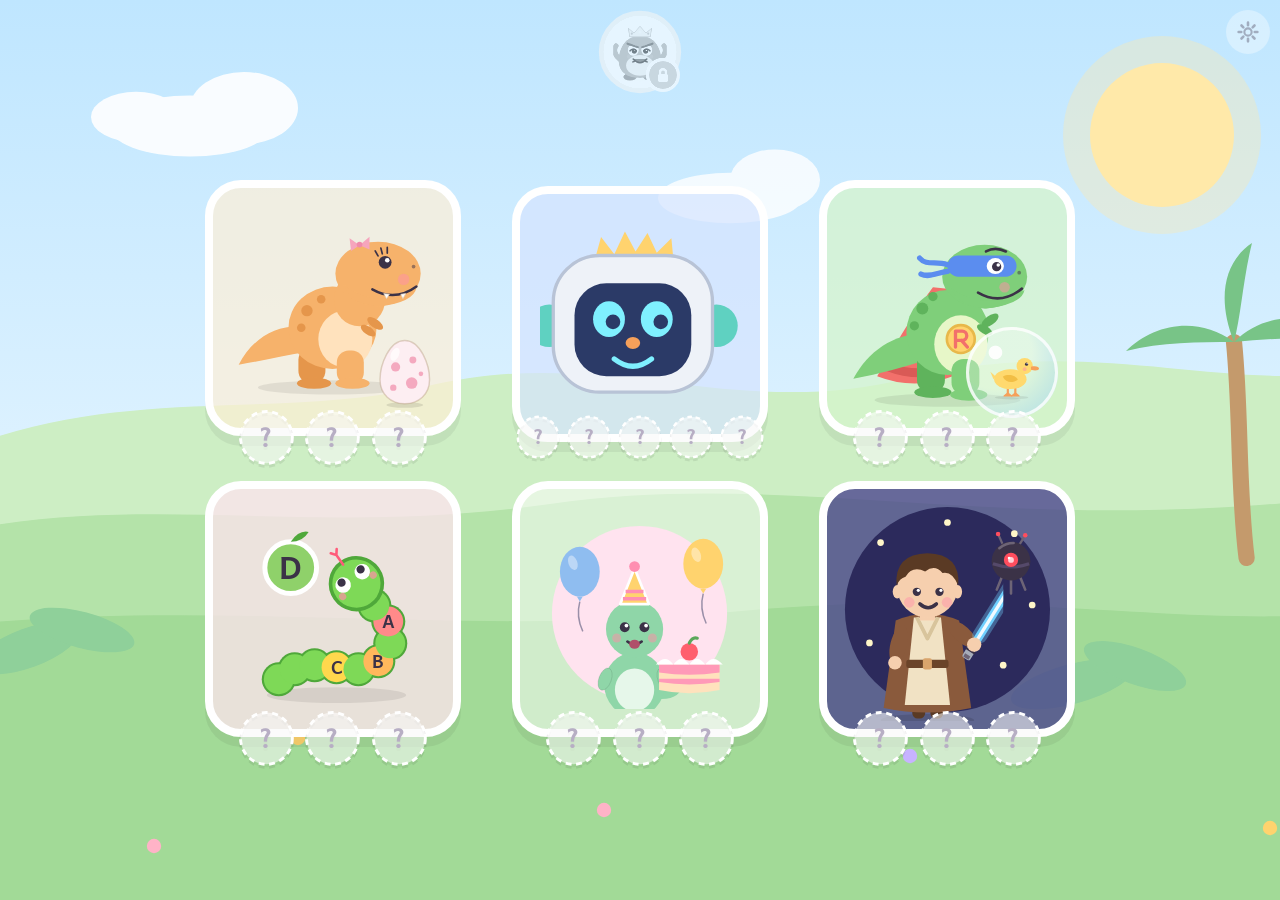
==== index.html @ eb2fa39c "Add Jedi Luca vs Sith game (Starters R&W Part 1 + 3 English) - Truth Saber: picture + sentence, tick" ====
<!doctype html>
<html lang="zh-HK">
<head>
  <meta charset="utf-8">
  <meta name="viewport" content="width=device-width, initial-scale=1, maximum-scale=1, user-scalable=no, viewport-fit=cover">
  <title>恐龍搵蛋</title>
  <meta name="theme-color" content="#bfe6ff">
  <meta name="mobile-web-app-capable" content="yes">
  <meta name="apple-mobile-web-app-capable" content="yes">
  <meta name="apple-mobile-web-app-status-bar-style" content="black-translucent">
  <link rel="manifest" href="manifest.webmanifest">
  <link rel="icon" href="icons/icon-192.png">
  <link rel="apple-touch-icon" href="icons/apple-touch-icon.png">
  <link rel="stylesheet" href="css/style.css">
  <link rel="stylesheet" href="css/hero.css">
  <link rel="stylesheet" href="css/rex.css">
  <link rel="stylesheet" href="css/endings.css">
  <link rel="stylesheet" href="css/snake.css">
  <link rel="stylesheet" href="css/party.css">
  <link rel="stylesheet" href="css/jedi.css">
</head>
<body data-screen="menu">
  <div id="scene">
    <div id="bg"></div>
    <div id="night"></div>

    <!-- 主選單：揀 game（撳 = 解鎖聲音） -->
    <div id="menu-screen">
      <div class="card-wrap"><button id="go-dino" class="choose" aria-label="恐龍搵蛋"></button><div class="stickers" data-game="dino"></div></div>
      <div class="card-wrap"><button id="go-hero" class="choose" aria-label="英雄裝備站"></button><div class="stickers" data-game="hero"></div></div>
      <div class="card-wrap"><button id="go-rex" class="choose" aria-label="Super Rex"></button><div class="stickers" data-game="rex"></div></div>
      <div class="card-wrap"><button id="go-snake" class="choose" aria-label="ABC 貪食蛇"></button><div class="stickers" data-game="snake"></div></div>
      <div class="card-wrap"><button id="go-party" class="choose" aria-label="恐龍生日派對"></button><div class="stickers" data-game="party"></div></div>
      <div class="card-wrap"><button id="go-jedi" class="choose" aria-label="Jedi Luca"></button><div class="stickers" data-game="jedi"></div></div>
      <!-- 秘密短片：集齊英雄 + Super Rex 6 張貼紙先開到 -->
      <button id="go-boss" class="locked" aria-label="秘密短片"></button>
    </div>

    <!-- 秘密短片：機械人英雄 + Super Rex 大戰怪獸大王 -->
    <div id="boss-screen">
      <div id="boss-city"></div>
      <div id="boss-robot"></div>
      <div id="boss-rex"></div>
      <div id="boss-monster"><div class="m-body"></div></div>
      <button id="boss-again" aria-label="返主選單"></button>
    </div>

    <!-- 英雄裝備站 -->
    <div id="hero-screen">
      <div id="hero-city"></div>
      <div id="hero-stage"></div>
      <div id="hero-cards"></div>
      <button id="hero-again" aria-label="返主選單"></button>
    </div>

    <!-- Super Rex 救動物（英文） -->
    <div id="rex-screen">
      <div id="rex-stage"></div>
      <div id="rex-play"></div>
      <div id="rex-farm"><div id="rex-farm-art"></div><div id="rex-saved"></div></div>
      <button id="rex-again" aria-label="返主選單"></button>
    </div>

    <!-- ABC 貪食蛇（英文字母） -->
    <div id="snake-screen">
      <canvas id="snake-canvas"></canvas>
      <div id="snake-strip"></div>
      <button id="snake-again" aria-label="返主選單"></button>
    </div>

    <!-- 恐龍生日派對（單元四：家庭/人物） -->
    <div id="party-screen">
      <div id="party-room"></div>
      <div id="party-door"><div class="door-back"></div><div class="door-leaf"></div></div>
      <div id="party-tables"></div>
      <div id="party-people"></div>
      <div id="party-fx"></div>
      <div id="party-photo"></div>
      <div id="party-title"></div>
      <div id="party-bubble"><i></i><i></i><i></i></div>
      <div id="party-tray"></div>
      <div id="party-cards"></div>
      <button id="party-mic" aria-label="撳咗講嘢"><span class="mic-art"></span></button>
      <button id="party-again" aria-label="返主選單"></button>
    </div>

    <!-- Jedi Luca 大戰 Sith（英文：Starters R&W Part 1 + 3） -->
    <div id="jedi-screen">
      <div id="jedi-bg"></div>
      <div id="jedi-luca"></div>
      <div id="jedi-sith"></div>
      <div id="jedi-hud"></div>
      <div id="jedi-play"></div>
      <button id="jedi-again" aria-label="返主選單"></button>
    </div>

    <!-- 開始畫面：揀恐龍（撳邊隻就開始，同時解鎖聲音） -->
    <div id="start-screen">
      <button id="picker-home" class="home-btn" aria-label="返主選單"></button>
      <div id="picker"></div>
    </div>

    <!-- 遊戲畫面 -->
    <div id="field"></div>
    <div id="home">
      <div id="mama"></div>
      <div id="nest">
        <div id="slots"></div>
        <div id="nest-art"></div>
      </div>
    </div>

    <!-- 結束：再玩 -->
    <button id="again-btn" aria-label="再玩"></button>
  </div>

  <!-- 攞到新貼紙 -->
  <div id="sticker-pop" hidden><div class="sp-art"></div></div>

  <!-- 家長掣：長按 3 秒 -->
  <button id="parent-btn" aria-label="家長設定（長按三秒）">
    <span id="parent-icon"></span>
    <svg class="ring" viewBox="0 0 44 44" aria-hidden="true"><circle cx="22" cy="22" r="19"/></svg>
  </button>

  <div id="parent-panel" hidden>
    <div class="panel-card">
      <h2>家長設定</h2>

      <section>
        <h3>進度</h3>
        <div class="row">每局蛋數 <button id="p-level-dn">−</button> <b id="p-level"></b> <button id="p-level-up">＋</button></div>
        <div class="row">每節局數 <button id="p-rounds-dn">−</button> <b id="p-rounds"></b> <button id="p-rounds-up">＋</button></div>
        <p class="note">每節第一局會少一隻蛋做熱身；同一個數量完成 2 局就加一隻，最多 10 隻。</p>
        <button id="p-reset" class="danger">重設進度</button>
      </section>

      <section>
        <h3>英雄認字記錄（第一下就啱 / 次數）</h3>
        <table class="stats"><thead><tr><th>字</th><th>聽字揀卡</th><th>睇字搵位</th></tr></thead><tbody id="p-hero-stats"></tbody></table>
        <p class="note">★ = 老師未剔，會出多啲。「睇字搵位」先係真正自己睇字，填工作紙「家長評估」可以參考呢欄。</p>
        <div class="row"><button id="p-hero-reset" class="danger">重設認字記錄</button></div>
      </section>

      <section>
        <h3>Super Rex 英文記錄（第一下就啱 / 次數）</h3>
        <table class="stats"><thead><tr><th>動物</th><th>聽音撳圖</th><th>睇字撳圖</th><th>數腳</th></tr></thead><tbody id="p-rex-stats"></tbody></table>
        <p class="note">「睇字撳圖」= 自己睇英文字（工作紙 Look, read and match）；「數腳」= two legs / four legs。</p>
        <div class="row"><button id="p-rex-reset" class="danger">重設英文記錄</button></div>
      </section>

      <section>
        <h3>生日派對認字記錄（第一下就啱 / 次數）</h3>
        <table class="stats"><thead><tr><th>字</th><th>開門認人</th><th>坐位分類</th><th>派嘢指令</th></tr></thead><tbody id="p-party-stats"></tbody></table>
        <p class="note">★ = 老師未剔。「坐位分類」淨係睇字（冇圖、冇讀出嚟），先係真正自己認字；「派嘢指令」= 聽一步 / 兩步指令（升小面試考專注同聆聽）。</p>
        <div class="row"><button id="p-party-reset" class="danger">重設派對記錄</button></div>
        <h3>小記者錄音（淨係存喺呢部 tablet）</h3>
        <div id="p-party-voices"></div>
        <div class="row"><button id="p-party-voices-clear" class="danger">刪除全部錄音</button></div>
      </section>

      <section>
        <h3>Jedi Luca 英文記錄（第一下就啱 / 次數）</h3>
        <table class="stats"><thead><tr><th>字</th><th>✓✗ 句子</th><th>砌字</th><th>Sith 決鬥</th></tr></thead><tbody id="p-jedi-stats"></tbody></table>
        <p class="note">「✓✗ 句子」= 工作紙 Part 1（Look and read）；「砌字」= Part 3（Look at the letters. Write the words.），成個字冇撳錯先算第一下就啱；「Sith 決鬥」混合聽字搵圖 / 睇字搵圖 / ✓✗。★ = 未熟（desk），第一下就啱 3 次之前每局都出。</p>
        <div class="row"><button id="p-jedi-reset" class="danger">重設 Jedi 記錄</button></div>
      </section>

      <section>
        <h3>ABC 貪食蛇</h3>
        <div class="row">下一局字母 <select id="p-snake-group"></select>　字款 <select id="p-snake-mode"></select></div>
        <div class="row" id="p-snake-info"></div>
        <p class="note">每局跟次序食 5 個字母（U–Z 係 6 個），玩完自動去下一組。「大細楷配對」= 上面顯示大楷、要食細楷。</p>
        <div class="row"><button id="p-snake-reset" class="danger">重設貪食蛇記錄</button></div>
      </section>

      <section>
        <h3>短片同貼紙簿</h3>
        <div class="row" id="p-stickers"></div>
        <p class="note">每個 game 3 個結局（英雄 5 個）：未睇過嘅先出（全部睇到），之後隨機。睇完新結局攞貼紙；主選單撳貼紙可以再睇。英雄 3 張 + Super Rex 3 張 → 主選單頂嘅秘密短片解鎖（貪食蛇 / 派對 / Jedi 貼紙唔計）。</p>
        <div class="row"><select id="p-video"></select> <button id="p-video-play">▶ 播</button></div>
        <div class="row"><button id="p-stickers-reset" class="danger">重設貼紙簿</button></div>
      </section>

      <section>
        <h3>聲音</h3>
        <div class="row">廣東話語音：<span id="p-yue"></span></div>
        <div id="p-yue-help" class="warn" hidden>
          未有錄音嘅句子會用內置語音讀，冇廣東話語音就可能讀錯。Samsung tablet 設定方法：<br>
          設定 → 一般管理 → 語言（或「語言和輸入」）→ 文字轉語音 → 偏好的引擎揀「Google 語音服務」→ 撳齒輪 → 安裝語音數據 → 揀「中文（香港）」/「粵語」下載。<br>
          裝完之後完全關閉 Chrome（或呢個 app）再開。
        </div>
        <div class="row">英文語音：<span id="p-en"></span></div>
        <div class="row">錄音檔：<b id="p-rec"></b>（🎙 = 錄音，🤖 = 內置語音）</div>
        <div class="row">
          <select id="p-key"></select>
          <button id="p-play">▶ 試聽</button>
        </div>
        <div class="row">
          <button id="p-count">▶ 數 1 至 10</button>
          <button id="p-stop">■ 停</button>
        </div>
        <details>
          <summary>偵測到嘅語音</summary>
          <pre id="p-voices"></pre>
        </details>
      </section>

      <button id="panel-close" class="primary">返回遊戲</button>
    </div>
  </div>

  <script src="js/version.js"></script>
  <script src="js/words.js"></script>
  <script src="js/family.js"></script>
  <script src="js/animals.js"></script>
  <script src="js/jedi-words.js"></script>
  <script src="js/voices.js"></script>
  <script src="js/art.js"></script>
  <script src="js/audio.js"></script>
  <script src="js/hero-art.js"></script>
  <script src="js/rex-art.js"></script>
  <script src="js/snake-art.js"></script>
  <script src="js/party-art.js"></script>
  <script src="js/jedi-art.js"></script>
  <script src="js/endings-art.js"></script>
  <script src="js/rewards.js"></script>
  <script src="js/hero.js"></script>
  <script src="js/rex.js"></script>
  <script src="js/snake.js"></script>
  <script src="js/party.js"></script>
  <script src="js/jedi.js"></script>
  <script src="js/boss.js"></script>
  <script src="js/game.js"></script>
</body>
</html>
---- css/style.css ----
:root {
  --sky: #bfe6ff;
  --ink: #3b3247;
  --accent: #f6a05a;
  --accent-dark: #e0843c;
  --panel: #fffaf2;
}

* { box-sizing: border-box; -webkit-tap-highlight-color: transparent; }

html, body {
  margin: 0;
  height: 100%;
  overflow: hidden;
  background: var(--sky);
  color: var(--ink);
  font-family: system-ui, -apple-system, "Noto Sans HK", "PingFang HK", sans-serif;
  user-select: none;
  -webkit-user-select: none;
  -webkit-touch-callout: none;
  touch-action: manipulation;
  overscroll-behavior: none;
}

button { font: inherit; color: inherit; cursor: pointer; }

#scene { position: fixed; inset: 0; overflow: hidden; }
#bg, #night { position: absolute; inset: 0; }
#bg svg, #night svg { width: 100%; height: 100%; display: block; }
#night { opacity: 0; transition: opacity 2.5s ease; pointer-events: none; z-index: 2; }
#scene.is-night #night { opacity: 1; }

.sun { transition: opacity 2.5s; }
#scene.is-night .sun { opacity: 0; }
.cloud { animation: drift 60s linear infinite alternate; }
.cloud-b { animation-duration: 80s; }
@keyframes drift { from { transform: translateX(-40px); } to { transform: translateX(60px); } }

/* ---------- 開始畫面：揀恐龍 ---------- */
#start-screen { position: absolute; inset: 0; z-index: 10; display: flex; align-items: center; justify-content: center; padding: 72px 16px 24px; }
#picker { display: flex; gap: 3vmin; align-items: center; justify-content: center; width: 100%; height: 100%; }
.pick {
  flex: 1 1 0; max-width: 34vw; max-height: 100%;
  aspect-ratio: 280 / 250;
  border: 6px solid rgba(255,255,255,.9); border-radius: 28px;
  background: rgba(255,255,255,.45);
  box-shadow: 0 8px 0 rgba(0,0,0,.06);
  padding: 4% 4% 2%;
  animation: bob 3s ease-in-out infinite;
  touch-action: manipulation;
}
.pick:nth-child(2) { animation-delay: -1s; }
.pick:nth-child(3) { animation-delay: -2s; }
.pick svg { width: 100%; height: 100%; display: block; pointer-events: none; }
.pick.chosen { border-color: #ffd36e; background: rgba(255,246,214,.75); box-shadow: 0 0 0 6px rgba(255,211,110,.35), 0 8px 0 rgba(0,0,0,.06); }
.pick:active { transform: scale(.96); }
.pick.picked { animation: hop .6s ease-in-out infinite; border-color: #ffd36e; }
.pick.picked .mama-mouth-open { animation: talk .32s ease-in-out infinite alternate; }
@media (orientation: portrait) {
  #picker { flex-direction: column; align-items: center; }
  .pick { max-width: 72vw; max-height: 27vh; width: auto; height: 27vh; flex: 0 0 auto; }
}
body:not([data-screen="start"]) #start-screen { display: none; }
@keyframes bob { 50% { transform: translateY(-8px); } }

@keyframes breathe { 50% { transform: scale(1.06); } }
@keyframes rock { 0%,100% { transform: rotate(-4deg); } 50% { transform: rotate(4deg); } }

/* ---------- 恐龍媽媽 + 巢 ---------- */
#home {
  position: absolute; z-index: 3;
  display: flex; pointer-events: none;
}
body:not([data-screen="play"]):not([data-screen="sleep"]) #home,
body:not([data-screen="play"]):not([data-screen="sleep"]) #field { display: none; }

/* 橫向：左邊一欄 */
@media (orientation: landscape) {
  #home { left: 0; bottom: 0; top: 0; width: 34vw; flex-direction: column; justify-content: flex-end; align-items: center; padding: 0 1vw 3vh 2vw; }
  #mama { width: 100%; max-height: 52vh; }
  #nest { width: 96%; }
}
/* 直向：底部一行 */
@media (orientation: portrait) {
  #home { left: 0; right: 0; bottom: 0; height: 30vh; flex-direction: row; align-items: flex-end; padding: 0 3vw 2vh; gap: 2vw; }
  #mama { width: 42%; max-height: 100%; }
  #nest { flex: 1; }
}

#mama svg { width: 100%; height: 100%; max-height: inherit; display: block; overflow: visible; }
#mama { transform-origin: 50% 100%; }
.mama-head { transform-origin: center; transform-box: fill-box; }
.mama-mouth-open { opacity: 0; transform-origin: center; transform-box: fill-box; }
#mama.talking .mama-mouth-open { animation: talk .32s ease-in-out infinite alternate; }
#mama.talking .mama-head { animation: nod 1.2s ease-in-out infinite; }
#mama.happy { animation: hop .7s ease-in-out 2; }
@keyframes talk { from { opacity: 0; transform: scaleY(.3); } to { opacity: 1; transform: scaleY(1); } }
@keyframes nod { 50% { transform: rotate(-4deg); } }
@keyframes hop { 50% { transform: translateY(-14px); } }

#nest { position: relative; }
#nest-art { position: relative; height: clamp(46px, 9vmin, 80px); }
#nest-art svg { width: 100%; height: 100%; display: block; }
#slots {
  position: relative; z-index: 1;
  display: flex; flex-wrap: wrap; justify-content: center; align-content: flex-end;
  gap: 4px; margin-bottom: calc(clamp(46px, 9vmin, 80px) * -0.55);
  padding: 0 6%;
}
.slot {
  width: clamp(40px, 8vmin, 72px); height: clamp(50px, 9.9vmin, 89px);
  border-radius: 50% 50% 46% 46% / 58% 58% 42% 42%;
  border: 3px dashed rgba(138,100,64,.35);
  background: rgba(255,255,255,.25);
  transition: transform .3s;
}
.slot svg { width: 100%; height: 100%; display: block; }
.slot.filled { border-color: transparent; background: none; animation: settle .35s ease-out; }
.slot.hatched { animation: hatch .5s cubic-bezier(.3,1.6,.5,1); }
.slot.hatched svg { animation: babybob 1.4s ease-in-out infinite; transform-origin: 50% 100%; }
.slot:nth-child(2n).hatched svg { animation-delay: .35s; }
#slots.leaving .slot { transition: transform .7s ease-in, opacity .7s; transform: translateY(-30px); opacity: 0; }
@keyframes settle { 0% { transform: scale(1.25); } 100% { transform: scale(1); } }
@keyframes hatch { 0% { transform: scale(.6); } 100% { transform: scale(1.15); } }
@keyframes babybob { 50% { transform: translateY(-5px) rotate(-3deg); } }

/* ---------- 搵蛋區 ---------- */
#field { position: absolute; inset: 0; z-index: 4; }
.egg {
  position: absolute;
  transform: scale(0);
  transition: transform .45s cubic-bezier(.3,1.6,.5,1), filter .2s;
  touch-action: none;
  z-index: 1;
}
.egg::before { content: ""; position: absolute; inset: -14px; }  /* 加大觸控範圍 */
.egg svg { width: 100%; height: 100%; display: block; pointer-events: none; }
.egg.in { transform: scale(1); }
.egg.in:active { transform: scale(.94); }
.egg.picked { transform: scale(1.12) translateY(-10px); filter: drop-shadow(0 0 14px #fff6b0) drop-shadow(0 0 4px #ffd36e); z-index: 3; }
.egg.flying { transition: none; z-index: 6; }
.egg.wiggle svg { animation: wiggle .8s ease-in-out; transform-origin: 50% 90%; }
@keyframes wiggle { 20% { transform: rotate(-8deg); } 40% { transform: rotate(7deg); } 60% { transform: rotate(-5deg); } 80% { transform: rotate(3deg); } }
#mama.wiggle { animation: wiggle .8s ease-in-out; }

.cover { position: absolute; z-index: 2; pointer-events: none; transition: opacity .4s; }
.cover svg { width: 100%; height: 100%; display: block; }
.cover.fade { opacity: .35; }

/* ---------- 結束 ---------- */
#again-btn {
  position: absolute; z-index: 8; left: 50%; top: 42%;
  width: 140px; height: 140px; margin: -70px 0 0 -70px;
  border-radius: 50%; border: 7px solid #fff;
  background: radial-gradient(circle at 35% 30%, #ffc48a, var(--accent) 60%, var(--accent-dark));
  padding: 26px;
  opacity: 0; pointer-events: none; transition: opacity 1s;
}
body.show-again #again-btn { opacity: 1; pointer-events: auto; }
.eye-closed { display: none; }

/* 瞓覺：恐龍媽媽同BB閉眼慢慢呼吸，Zzz 慢慢飄 */
body[data-screen="sleep"] .eye-open,
body[data-screen="sleep"] .mama-mouth-open { display: none; }
body[data-screen="sleep"] .eye-closed { display: inline; }
body[data-screen="sleep"] #mama { animation: sleepy 4s ease-in-out infinite; }
body[data-screen="sleep"] .slot.hatched svg { animation: sleepy 4s ease-in-out infinite; }
body[data-screen="sleep"] #home::after {
  content: "z z z"; position: absolute; top: 18%; left: 58%;
  font-size: clamp(24px, 4vmin, 40px); font-weight: 700; letter-spacing: .3em; color: #fff6c9;
  animation: zzz 4s ease-in-out infinite; z-index: 6;
}
@media (orientation: portrait) { body[data-screen="sleep"] #home::after { top: -10%; left: 30%; } }
@keyframes sleepy { 50% { transform: scaleY(.97); } }
@keyframes zzz { 0% { opacity: 0; transform: translateY(10px); } 40% { opacity: 1; } 100% { opacity: 0; transform: translateY(-30px); } }

/* ---------- 家長掣 ---------- */
#parent-btn {
  position: fixed; z-index: 20; top: max(10px, env(safe-area-inset-top)); right: max(10px, env(safe-area-inset-right));
  width: 44px; height: 44px; padding: 9px;
  border: none; border-radius: 50%;
  background: rgba(255,255,255,.35); color: rgba(59,50,71,.35);
  touch-action: none;
}
#parent-icon, #parent-icon svg { display: block; width: 100%; height: 100%; }
#parent-btn .ring { position: absolute; inset: 0; width: 44px; height: 44px; transform: rotate(-90deg); pointer-events: none; }
#parent-btn .ring circle { fill: none; stroke: var(--accent); stroke-width: 4; stroke-dasharray: 120; stroke-dashoffset: 120; }
#parent-btn.holding .ring circle { transition: stroke-dashoffset 3s linear; stroke-dashoffset: 0; }

#parent-panel {
  position: fixed; inset: 0; z-index: 30;
  background: rgba(40,40,60,.45);
  display: flex; align-items: center; justify-content: center;
  padding: 16px;
  user-select: text; -webkit-user-select: text;
}
#parent-panel[hidden] { display: none; }
.panel-card {
  background: var(--panel); border-radius: 18px;
  width: min(560px, 100%); max-height: 100%; overflow: auto;
  padding: 18px 20px; font-size: 16px; line-height: 1.5;
}
.panel-card h2 { margin: 0 0 8px; font-size: 20px; }
.panel-card h3 { margin: 14px 0 6px; font-size: 16px; color: #8a6440; }
.panel-card .row { display: flex; align-items: center; flex-wrap: wrap; gap: 8px; margin: 6px 0; }
.panel-card button { min-height: 40px; min-width: 40px; padding: 4px 14px; border-radius: 10px; border: 1px solid #d9cbb6; background: #fff; }
.panel-card button.primary { width: 100%; margin-top: 14px; background: var(--accent); border-color: var(--accent-dark); color: #fff; font-weight: 600; }
.panel-card button.danger { color: #b2403a; }
.panel-card select { flex: 1; min-width: 0; min-height: 40px; font-size: 15px; border-radius: 10px; }
.panel-card .note { font-size: 13px; color: #776; margin: 4px 0 8px; }
.panel-card .warn { font-size: 14px; background: #fff1d6; border-radius: 10px; padding: 8px 10px; }
.panel-card pre { font-size: 12px; white-space: pre-wrap; max-height: 160px; overflow: auto; background: #f4efe6; padding: 8px; border-radius: 8px; }

@media (prefers-reduced-motion: reduce) {
  *, *::before, *::after { animation-duration: .01ms !important; animation-iteration-count: 1 !important; }
}

/* ---------- 主選單 ---------- */
#menu-screen { position: absolute; inset: 0; z-index: 10; display: flex; align-items: center; justify-content: center; gap: 5vmin; padding: 72px 16px 24px; }
body:not([data-screen="menu"]) #menu-screen { display: none; }
.choose {
  position: relative;
  width: min(28vw, 56vh); aspect-ratio: 1;
  border: 8px solid #fff; border-radius: 36px;
  background: rgba(255,255,255,.5);
  box-shadow: 0 10px 0 rgba(0,0,0,.06);
  padding: 8%;
  animation: bob 3s ease-in-out infinite;
}
#go-hero { animation-delay: -1.5s; background: rgba(214,228,255,.7); }
#go-dino { background: rgba(255,240,214,.7); }
.choose:active { transform: scale(.96); }
.choose-art { width: 100%; height: 100%; }
.choose-art svg { width: 100%; height: 100%; display: block; }
.choose-egg { position: absolute; right: 8%; bottom: 8%; width: 24%; }
.choose-egg svg { width: 100%; display: block; }
@media (orientation: portrait) {
  #menu-screen { flex-direction: column; }
  .choose { width: min(56vw, 25vh); }
}

/* 返主選單掣（揀恐龍畫面） */
.home-btn {
  position: absolute; z-index: 12; top: max(12px, env(safe-area-inset-top)); left: 12px;
  width: 64px; height: 64px; border-radius: 50%;
  border: 5px solid #fff; background: rgba(255,255,255,.55); padding: 10px;
}
.home-btn svg { width: 100%; height: 100%; display: block; }
---- css/hero.css ----
/* 英雄裝備站 */
@font-face {
  font-family: "WenKai";
  src: url("../fonts/wenkai-subset.woff2") format("woff2");
  font-weight: 700;
  font-display: block;
}

#hero-screen { position: absolute; inset: 0; z-index: 10; display: none; }
body[data-screen="hero"] #hero-screen { display: grid; }

#hero-city { position: absolute; left: 0; right: 0; bottom: 0; height: 45%; pointer-events: none; }
#hero-city svg { width: 100%; height: 100%; display: block; }

/* 橫向：左邊英雄，右邊字卡 */
@media (orientation: landscape) {
  #hero-screen { grid-template-columns: 58% 42%; padding: 64px 3vw 3vh 2vw; }
  #hero-cards { flex-direction: column; }
}
/* 直向：上面英雄，下面字卡 */
@media (orientation: portrait) {
  #hero-screen { grid-template-rows: 60% 40%; padding: 64px 3vw 3vh; }
  #hero-cards { flex-direction: row; flex-wrap: wrap; }
}

#hero-stage { position: relative; min-height: 0; display: flex; align-items: center; justify-content: center; }
#hero-stage svg { width: 100%; height: 100%; max-height: 100%; display: block; overflow: visible; }
#hero-stage .hit { pointer-events: all; }

.part { transform-box: fill-box; transform-origin: center; transition: opacity .5s ease; }
.part.off { opacity: .16; }
.part.pop { animation: partpop .6s cubic-bezier(.3,1.6,.5,1); }
.part.wiggle { animation: partwiggle .6s ease-in-out; }
.part.hint { animation: parthint 1.6s ease-in-out infinite; }
#hero-stage.asking .part { cursor: pointer; }
@keyframes partpop { 0% { transform: scale(.7); } 60% { transform: scale(1.12); } 100% { transform: scale(1); } }
@keyframes partwiggle { 25% { transform: rotate(-6deg); } 50% { transform: rotate(5deg); } 75% { transform: rotate(-3deg); } }
@keyframes parthint { 50% { transform: scale(1.1); } }

/* 變身 + 飛走 */
#hero-stage.powered svg { animation: power 1.4s ease-in-out; filter: drop-shadow(0 0 18px #fff6b0) drop-shadow(0 0 6px #ffd36e); }
#hero-stage.fly svg { animation: fly 3.5s ease-in forwards; }
@keyframes power { 30% { transform: translateY(-24px) scale(1.04); } 60% { transform: translateY(0) scale(1); } 80% { transform: translateY(-10px); } }
@keyframes fly { 0% { transform: translateY(0); } 20% { transform: translateY(14px); } 100% { transform: translateY(-130vh); } }

/* 字卡 */
#hero-cards { display: flex; align-items: center; justify-content: center; gap: 3vmin; min-height: 0; }
.wcard {
  font-family: "WenKai", "Kaiti TC", "STKaiti", "DFKai-SB", serif;
  font-weight: 700;
  font-size: clamp(56px, 12vmin, 128px);
  line-height: 1.1;
  color: #3b3247;
  min-width: clamp(150px, 26vmin, 280px);
  padding: .18em .35em;
  border: 6px solid #ffd36e; border-radius: 28px;
  background: #fffdf6;
  box-shadow: 0 8px 0 rgba(0,0,0,.08);
  animation: cardin .45s cubic-bezier(.3,1.6,.5,1) both;
  touch-action: none;
  user-select: none; -webkit-user-select: none;
}
.wcard:active { transform: scale(.96); }
.wcard.wiggle { animation: partwiggle .6s ease-in-out; }
.wcard.hint { animation: cardhint 1.6s ease-in-out infinite; border-color: #7fd6a0; }
.wcard.fade { opacity: 0; transition: opacity .3s; pointer-events: none; }
.wcard.flying { z-index: 20; position: relative; }
.wcard.big { font-size: clamp(80px, 20vmin, 200px); background: #fff6d6; cursor: default; }
.wcard.right { animation: cardright .6s ease-out; border-color: #7fd6a0; }
@keyframes cardin { from { transform: scale(.4); opacity: 0; } to { transform: scale(1); opacity: 1; } }
@keyframes cardhint { 50% { transform: scale(1.08); box-shadow: 0 0 0 10px rgba(127,214,160,.35); } }
@keyframes cardright { 50% { transform: scale(1.12); } }
@media (orientation: portrait) {
  .wcard { font-size: clamp(48px, 10vmin, 110px); min-width: clamp(120px, 26vw, 220px); }
}

/* 完結：返主選單掣 */
#hero-again {
  position: absolute; z-index: 12; left: 50%; top: 42%;
  width: 140px; height: 140px; margin: -70px 0 0 -70px;
  border-radius: 50%; border: 7px solid #fff;
  background: radial-gradient(circle at 35% 30%, #9fc0ff, #5b8def 60%, #4673d1);
  padding: 26px;
  opacity: 0; pointer-events: none; transition: opacity 1s;
}
#hero-again svg { width: 100%; height: 100%; display: block; }
body.hero-done #hero-again { opacity: 1; pointer-events: auto; }

/* ---------- 獎勵短片：打怪獸 ---------- */
body.battle #hero-cards { display: none; }
#monster {
  position: absolute; z-index: 11;
  right: 4vw; bottom: 6vh;
  width: min(38vw, 56vh); aspect-ratio: 1;
  touch-action: none;
}
@media (orientation: portrait) { #monster { width: min(52vw, 34vh); bottom: 3vh; } }
#monster svg { width: 100%; height: 100%; display: block; overflow: visible; }
.m-body { width: 100%; height: 100%; transform: scale(var(--s, 1)); transform-origin: 50% 100%; transition: transform .45s cubic-bezier(.3,1.6,.5,1); }
.m-body.hit { animation: mhit .45s ease-out; }
@keyframes mhit { 30% { translate: 14px 0; rotate: 6deg; } 60% { translate: -8px 0; rotate: -4deg; } }
#monster .m-happy { display: none; }
#monster.friendly .m-happy { display: inline; }
#monster.friendly .m-angry { display: none; }
#monster.friendly .m-body { animation: mhappy .8s ease-in-out infinite; }
@keyframes mhappy { 50% { translate: 0 -12px; } }
/* 跳入嚟：三下咚咚咚 */
#monster.enter { animation: menter 1.9s ease-out both; }
@keyframes menter {
  0% { transform: translateX(110%); }
  15% { transform: translateX(80%) translateY(-40px); } 30% { transform: translateX(60%); }
  45% { transform: translateX(40%) translateY(-40px); } 60% { transform: translateX(20%); }
  75% { transform: translateX(8%) translateY(-30px); } 100% { transform: translateX(0); }
}
/* 跳走 */
#monster.leave { animation: mleave 1.6s ease-in forwards; }
@keyframes mleave {
  0% { transform: translateX(0); } 25% { transform: translateX(15%) translateY(-30px); }
  50% { transform: translateX(45%); } 75% { transform: translateX(80%) translateY(-30px); } 100% { transform: translateX(140%); }
}
/* 輕微震（唔閃） */
#scene.shake { animation: shake .3s ease-in-out; }
@keyframes shake { 25% { transform: translateY(4px); } 75% { transform: translateY(-3px); } }
/* 英雄準備：跳一跳 */
#hero-stage.ready svg { animation: ready .8s ease-in-out; }
@keyframes ready { 40% { transform: translateY(-30px) rotate(-3deg); } 70% { transform: translateY(0) rotate(0); } }
/* 愛心炮 + 命中星星 */
.shot { position: fixed; z-index: 40; width: 60px; height: 56px; margin: -28px 0 0 -30px; pointer-events: none; }
.shot svg { width: 100%; height: 100%; display: block; }
.burst {
  position: fixed; z-index: 39; width: 120px; height: 120px; margin: -60px 0 0 -60px; pointer-events: none;
  border-radius: 50%;
  background: radial-gradient(circle, rgba(255,246,176,.9) 0 30%, rgba(255,211,110,.5) 31% 55%, transparent 56%);
  animation: burst .6s ease-out forwards;
}
@keyframes burst { from { transform: scale(.3); opacity: 1; } to { transform: scale(1.4); opacity: 0; } }
---- css/rex.css ----
/* Super Rex 救動物（英文） */
@font-face {
  font-family: "Andika";
  src: url("../fonts/andika-subset.woff2") format("woff2");
  font-weight: 700;
  font-display: block;
}

#rex-screen { position: absolute; inset: 0; z-index: 10; display: none; }
body[data-screen="rex"] #rex-screen { display: grid; }

/* 橫向：左邊 Super Rex，右邊泡泡；底下農場 */
@media (orientation: landscape) {
  #rex-screen { grid-template-columns: 32% 68%; grid-template-rows: 1fr 21vh; padding: 60px 2vw 0; }
  #rex-farm { grid-column: 1 / 3; }
}
/* 直向：上面 Super Rex，中間泡泡，底下農場 */
@media (orientation: portrait) {
  #rex-screen { grid-template-rows: 26% 1fr 14vh; padding: 60px 3vw 0; }
}

#rex-stage { position: relative; min-height: 0; display: flex; align-items: center; justify-content: center; z-index: 2; }
#rex-stage svg { width: 100%; height: 100%; max-height: 100%; display: block; overflow: visible; }
.rex-head { transform-box: fill-box; transform-origin: 20% 70%; }
.rex-roar { display: none; }
#rex-stage.roaring .rex-roar { display: inline; }
#rex-stage.roaring .rex-smile { display: none; }
#rex-stage.roaring .rex-head { animation: rexroar .8s ease-in-out; }
@keyframes rexroar { 30% { transform: rotate(-8deg) scale(1.06); } 70% { transform: rotate(-4deg) scale(1.04); } }
.rex-cape { transform-box: fill-box; transform-origin: 90% 0; animation: cape 2.4s ease-in-out infinite; }
@keyframes cape { 50% { transform: skewX(-5deg) scaleX(1.04); } }
.rex-arm { transform-box: fill-box; transform-origin: 0 50%; }
#rex-stage.flyin svg { animation: rexin 1.1s cubic-bezier(.2,.9,.3,1.2) both; }
@keyframes rexin { from { transform: translate(-60vw, -50vh) rotate(-20deg); } to { transform: none; } }
#rex-stage.ready svg { animation: ready .8s ease-in-out; }
#rex-stage.powered svg { animation: power 1.4s ease-in-out; filter: drop-shadow(0 0 18px #fff6b0) drop-shadow(0 0 6px #ffd36e); }
#rex-stage.fly svg { animation: fly 3.5s ease-in forwards; }

/* ---------- 泡泡 ---------- */
#rex-play { position: relative; min-height: 0; display: flex; flex-direction: column; align-items: center; justify-content: center; gap: 3vmin; z-index: 3; }
.bubbles { display: flex; align-items: center; justify-content: center; gap: 3vmin; flex-wrap: wrap; }
.bubble {
  position: relative;
  width: clamp(130px, 30vmin, 280px); aspect-ratio: 1;
  border: none; border-radius: 50%; padding: 0;
  display: flex; align-items: center; justify-content: center;
  background: radial-gradient(circle at 32% 28%, rgba(255,255,255,.95) 0 7%, rgba(255,255,255,.25) 8% 40%, rgba(173,224,255,.35) 60%, rgba(140,200,255,.55) 100%);
  box-shadow: inset 0 0 0 4px rgba(255,255,255,.75), inset -10px -14px 26px rgba(120,170,255,.35), 0 8px 18px rgba(80,120,180,.15);
  animation: bubin .45s cubic-bezier(.3,1.6,.5,1) both, bob 3s ease-in-out infinite;
  touch-action: none;
}
.bubble svg { width: 76%; height: 76%; display: block; overflow: visible; }
.bubble.wiggle { animation: partwiggle .6s ease-in-out; }
.bubble.hint { animation: bubhint 1.6s ease-in-out infinite; box-shadow: inset 0 0 0 5px #7fd6a0, 0 0 0 10px rgba(127,214,160,.35); }
.bubble.fade { opacity: 0; transition: opacity .35s; pointer-events: none; }
.bubble.popped { animation: none; background: none; box-shadow: none; }
.bubble.popped::after {
  content: ""; position: absolute; inset: 0; border-radius: 50%;
  border: 6px solid rgba(173,224,255,.9);
  animation: bubpop .5s ease-out forwards;
}
.bubble.popped svg { animation: partpop .6s cubic-bezier(.3,1.6,.5,1); }
@keyframes bubin { from { transform: scale(.3); opacity: 0; } to { transform: scale(1); opacity: 1; } }
@keyframes bubhint { 50% { transform: scale(1.08); } }
@keyframes bubpop { from { transform: scale(1); opacity: 1; } to { transform: scale(1.5); opacity: 0; } }

/* 睇字：字牌（Andika，細楷，學校用嘅字形） */
.rcard {
  font-family: "Andika", system-ui, sans-serif; font-weight: 700;
  font-size: clamp(64px, 15vmin, 150px); line-height: 1.05;
  color: #3b3247;
  padding: .1em .5em .18em;
  border: 6px solid #d9a46c; border-radius: 26px;
  background: #fff6e0;
  box-shadow: 0 8px 0 rgba(0,0,0,.08);
  animation: cardin .45s cubic-bezier(.3,1.6,.5,1) both;
}
.rcard.right { animation: cardright .6s ease-out; border-color: #7fd6a0; }
#rex-play.reading .bubble { width: clamp(110px, 24vmin, 230px); }

/* ---------- 農場 ---------- */
#rex-farm { position: relative; min-height: 0; z-index: 1; }
#rex-farm-art { position: absolute; left: -4vw; right: -4vw; bottom: 0; height: 100%; }
#rex-farm-art svg { width: 100%; height: 100%; display: block; }
#rex-saved { position: absolute; inset: 0 0 4% 0; display: flex; align-items: flex-end; justify-content: center; gap: 1vw; }
.saved-animal { height: 82%; aspect-ratio: 200 / 170; max-width: 13%; }
.saved-animal svg { width: 100%; height: 100%; display: block; }
.saved-animal.away { opacity: 0; }
#rex-saved.cheer .saved-animal { animation: cheer .7s ease-in-out infinite; }
#rex-saved.cheer .saved-animal:nth-child(2n) { animation-delay: -.35s; }
#rex-saved.scared .saved-animal { animation: scared .25s ease-in-out infinite; }
@keyframes cheer { 50% { transform: translateY(-18%); } }
@keyframes scared { 50% { transform: translateX(3px); } }

/* ---------- 數腳：兩個圍欄 ---------- */
#rex-play.mode-legs { justify-content: space-between; padding-bottom: 2vh; }
.show { height: 34%; min-height: 110px; aspect-ratio: 200 / 170; }
.show svg { width: 100%; height: 100%; display: block; overflow: visible; }
.show.in { animation: cardin .45s cubic-bezier(.3,1.6,.5,1) both; }
.leg { transition: filter .2s; }
.leg.count { filter: drop-shadow(0 0 5px #ffd36e) drop-shadow(0 0 3px #ff9a3c) brightness(1.1); }
.pens { display: flex; gap: 3vw; width: 100%; height: 56%; min-height: 0; }
.pen {
  flex: 1; min-width: 0; position: relative;
  border: 6px solid #d9a46c; border-radius: 24px;
  background: repeating-linear-gradient(90deg, transparent 0 46px, rgba(217,164,108,.25) 46px 52px), rgba(220,245,205,.85);
  padding: 8px; display: flex; flex-direction: column; align-items: center;
  touch-action: none;
}
.pen-sign { height: 42%; aspect-ratio: 200 / 150; }
.pen-sign svg { width: 100%; height: 100%; display: block; }
.pen-in { flex: 1; width: 100%; min-height: 0; display: flex; flex-wrap: wrap; align-items: flex-end; justify-content: center; }
.pen-animal { height: 100%; max-height: 100%; aspect-ratio: 200 / 170; max-width: 33%; }
.pen-animal svg { width: 100%; height: 100%; display: block; }
.pen.wiggle { animation: partwiggle .6s ease-in-out; }
.pen.hint { animation: bubhint 1.6s ease-in-out infinite; border-color: #7fd6a0; }
.pen.got { animation: cardright .6s ease-out; }

/* ---------- 完結 ---------- */
#rex-again {
  position: absolute; z-index: 12; left: 50%; top: 40%;
  width: 140px; height: 140px; margin: -70px 0 0 -70px;
  border-radius: 50%; border: 7px solid #fff;
  background: radial-gradient(circle at 35% 30%, #a6e3a0, #6cc067 60%, #52a64e);
  padding: 26px;
  opacity: 0; pointer-events: none; transition: opacity 1s;
}
#rex-again svg { width: 100%; height: 100%; display: block; }
body.rex-done #rex-again { opacity: 1; pointer-events: auto; }

/* 打怪獸：吼聲波 + 怪獸企喺農場上面 */
body.rex-battle #rex-play { visibility: hidden; }
#rex-screen #monster { bottom: 22vh; }
@media (orientation: portrait) { #rex-screen #monster { bottom: 15vh; } }
.roar-wave { position: fixed; z-index: 40; width: 90px; height: 90px; margin: -45px 0 0 -45px; pointer-events: none; }
.roar-wave svg { width: 100%; height: 100%; display: block; }

/* 主選單卡 */
#go-rex { animation-delay: -.75s; background: rgba(214,245,205,.75); }
.choose-bubble {
  position: absolute; right: 4%; bottom: 4%; width: 38%; aspect-ratio: 1; padding: 6%;
  border-radius: 50%;
  background: radial-gradient(circle at 32% 28%, rgba(255,255,255,.95) 0 7%, rgba(255,255,255,.3) 8% 40%, rgba(140,200,255,.55) 100%);
  box-shadow: inset 0 0 0 3px rgba(255,255,255,.8);
}
.choose-bubble svg { width: 100%; height: 100%; display: block; }
@media (orientation: portrait) {
  .bubble { width: clamp(120px, 28vw, 300px); }
  #rex-play.reading .bubble { width: clamp(110px, 25vw, 260px); }
}
---- css/endings.css ----
/* 結局短片 + 貼紙簿 + 秘密短片 */

/* ---------- 主選單：卡 + 貼紙 ---------- */
#menu-screen { --card: min(28vw, 54vh); }
@media (orientation: portrait) { #menu-screen { --card: min(52vw, 23vh); } }
#menu-screen .choose { width: var(--card); }
.card-wrap { display: flex; flex-direction: column; align-items: center; }
.stickers { position: relative; z-index: 1; display: flex; gap: calc(var(--card) * .03); margin-top: calc(var(--card) * -.11); }
.stk { width: calc(var(--card) * .23); aspect-ratio: 1; padding: 0; border: none; background: none; touch-action: manipulation; }
.stk svg { width: 100%; height: 100%; display: block; filter: drop-shadow(0 3px 0 rgba(0,0,0,.08)); }
.stickers[data-game="hero"] { gap: calc(var(--card) * .02); }
.stickers[data-game="hero"] .stk { width: calc(var(--card) * .18); }
.stk.got:active { transform: scale(.92); }
.stk.wiggle { animation: partwiggle .6s ease-in-out; }

#go-boss {
  position: absolute; top: max(10px, env(safe-area-inset-top)); left: 50%;
  width: 84px; height: 84px; margin-left: -42px; padding: 0;
  border: none; border-radius: 50%; background: none;
  animation: bossglow 2s ease-in-out infinite;
}
#go-boss svg { width: 100%; height: 100%; display: block; }
#go-boss.locked { animation: none; filter: grayscale(1) brightness(1.15); opacity: .6; }
#go-boss.locked::after {
  content: ""; position: absolute; right: 2px; bottom: 2px; width: 28px; height: 28px; border-radius: 50%;
  background: #b7aec4 url("data:image/svg+xml,%3Csvg xmlns='http://www.w3.org/2000/svg' viewBox='0 0 24 24'%3E%3Crect x='6' y='11' width='12' height='9' rx='2' fill='%23fff'/%3E%3Cpath d='M8.5 11V8.5a3.5 3.5 0 0 1 7 0V11' stroke='%23fff' stroke-width='2.4' fill='none'/%3E%3C/svg%3E") center / 70% no-repeat;
  border: 3px solid #fff;
}
#go-boss.wiggle { animation: partwiggle .6s ease-in-out; }
@keyframes bossglow { 50% { transform: scale(1.08); filter: drop-shadow(0 0 12px #ffd36e); } }

/* ---------- 攞到新貼紙 ---------- */
#sticker-pop { position: fixed; inset: 0; z-index: 25; display: flex; align-items: center; justify-content: center; pointer-events: none; }
#sticker-pop[hidden] { display: none; }
#sticker-pop::before {
  content: ""; position: absolute; width: min(80vmin, 640px); aspect-ratio: 1; border-radius: 50%;
  background: repeating-conic-gradient(rgba(255,230,140,.55) 0 12deg, transparent 12deg 30deg);
  opacity: 0; transition: opacity .4s;
}
#sticker-pop.on::before { opacity: 1; animation: rays 6s linear infinite; }
.sp-art { position: relative; width: min(42vmin, 320px); aspect-ratio: 1; transform: scale(0); }
.sp-art svg { width: 100%; height: 100%; display: block; filter: drop-shadow(0 10px 18px rgba(0,0,0,.18)); }
#sticker-pop.on .sp-art { animation: stickerin .8s cubic-bezier(.3,1.6,.5,1) forwards; }
@keyframes stickerin { 0% { transform: scale(0) rotate(-40deg); } 100% { transform: scale(1) rotate(0); } }
@keyframes rays { to { transform: rotate(360deg); } }

/* ---------- 英雄結局 2：黑雲怪 ---------- */
#hero-screen::before { content: ""; position: absolute; inset: 0; background: rgba(70,80,120,.28); opacity: 0; transition: opacity 1s; pointer-events: none; }
#hero-screen.gloomy::before { opacity: 1; }
.cloud-fx { position: absolute; z-index: 11; right: 6vw; top: 8vh; width: min(36vw, 48vh); aspect-ratio: 3 / 2; touch-action: none; }
.cloud-fx svg { width: 100%; height: 100%; display: block; overflow: visible; animation: drift2 3s ease-in-out infinite; }
.cloud-fx .c-dark { opacity: var(--dark, 1); transition: opacity .5s; }
.cloud-fx .c-happy { display: none; }
.cloud-fx.happy .c-happy { display: inline; }
.cloud-fx.happy .c-angry { display: none; }
.cloud-fx.enter { animation: fromright 1.4s ease-out both; }
.cloud-fx.hit svg { animation: mhit .45s ease-out; }
.rain-fx {
  position: absolute; z-index: 10; right: 8vw; width: min(32vw, 44vh);
  top: calc(8vh + min(36vw, 48vh) * .5); bottom: 3vh;
  background: repeating-linear-gradient(100deg, transparent 0 22px, rgba(110,150,220,.6) 22px 25px);
  background-size: 100% 60px;
  opacity: 0; transition: opacity .6s; pointer-events: none;
  -webkit-mask-image: linear-gradient(#000 70%, transparent); mask-image: linear-gradient(#000 70%, transparent);
}
.rain-fx.on { opacity: 1; animation: rain .35s linear infinite; }
.rainbow-fx { position: absolute; z-index: 10; right: 1vw; top: 2vh; width: min(52vw, 70vh); aspect-ratio: 400 / 215; opacity: 0; transform: scale(.6); transform-origin: 50% 100%; transition: opacity 1.4s, transform 1.4s cubic-bezier(.3,1.4,.5,1); pointer-events: none; }
.rainbow-fx svg { width: 100%; height: 100%; display: block; }
.rainbow-fx.show { opacity: 1; transform: scale(1); }
@keyframes rain { to { background-position: -12px 60px; } }
@keyframes drift2 { 50% { transform: translateX(-10px); } }
@keyframes fromright { from { translate: 70vw 0; } to { translate: 0 0; } }
@media (orientation: portrait) {
  .cloud-fx { top: 56vh; width: 46vw; }
  .rain-fx { top: calc(56vh + 15vw); width: 42vw; }
  .rainbow-fx { top: 48vh; width: 70vw; }
}

/* ---------- 英雄結局 3：飛碟 + 大廈 ---------- */
.ufo-scene { position: absolute; z-index: 11; right: 4vw; top: 6vh; bottom: 4vh; width: min(30vw, 42vh); display: flex; flex-direction: column; align-items: center; justify-content: space-between; pointer-events: none; }
.ufo-fx { width: 100%; aspect-ratio: 1; pointer-events: auto; touch-action: none; position: relative; z-index: 2; }
.ufo-fx svg { width: 100%; height: 100%; display: block; overflow: visible; animation: hover 1.6s ease-in-out infinite; }
.ufo-fx .u-beam { opacity: 0; transition: opacity .5s; }
.ufo-fx.beaming .u-beam { opacity: .55; animation: beampulse .6s ease-in-out infinite alternate; }
.ufo-fx.enter { animation: fromtop 1.4s cubic-bezier(.2,.9,.3,1.2) both; }
.ufo-fx .u-arm { transform-box: fill-box; transform-origin: 0 100%; }
.ufo-fx.friendly .u-arm { animation: wave .5s ease-in-out infinite alternate; }
.ufo-fx.leave { animation: upaway 1.4s ease-in forwards; }
.building-fx { width: 34%; aspect-ratio: 120 / 260; translate: 0 calc(var(--lift, 0) * -28vh); transition: translate .8s cubic-bezier(.3,1.3,.5,1); }
.building-fx svg { width: 100%; height: 100%; display: block; }
.building-fx.wobble svg { animation: bwobble 1s ease-in-out infinite; }
@keyframes hover { 50% { transform: translateY(-8px); } }
@keyframes beampulse { to { opacity: .35; } }
@keyframes fromtop { from { translate: 20vw -60vh; } to { translate: 0 0; } }
@keyframes upaway { to { translate: 40vw -80vh; } }
@keyframes wave { from { transform: rotate(-20deg); } to { transform: rotate(20deg); } }
@keyframes bwobble { 25% { transform: rotate(-4deg); } 75% { transform: rotate(4deg); } }
@media (orientation: portrait) { .ufo-scene { top: 50vh; bottom: 2vh; width: 34vw; } .building-fx { translate: 0 calc(var(--lift, 0) * -12vh); } }

/* ---------- 英雄結局 4：火山怪 ---------- */
#hero-screen::after { content: ""; position: absolute; inset: 0; background: rgba(255,120,60,.16); opacity: 0; transition: opacity 1s; pointer-events: none; }
#hero-screen.hot::after { opacity: 1; }
.volcano-fx { position: absolute; z-index: 11; right: 3vw; bottom: 4vh; width: min(38vw, 56vh); aspect-ratio: 300 / 240; touch-action: none; }
.volcano-fx svg { width: 100%; height: 100%; display: block; overflow: visible; }
.volcano-fx.enter { animation: risein 1.6s cubic-bezier(.2,.9,.3,1.1) both; }
.volcano-fx.hit svg { animation: mhit .45s ease-out; }
.volcano-fx .v-lava, .volcano-fx .v-smoke { opacity: var(--hot, 1); transition: opacity .5s; }
.volcano-fx .v-grass { opacity: calc(1 - var(--hot, 1)); transition: opacity .5s; }
.volcano-fx.erupt .v-smoke { animation: smoke 1.4s ease-in-out infinite; }
.volcano-fx .v-happy { display: none; }
.volcano-fx.cool .v-happy { display: inline; }
.volcano-fx.cool .v-angry { display: none; }
.volcano-fx .v-flower { transform: scale(0); transition: transform .6s cubic-bezier(.3,1.6,.5,1); }
.volcano-fx.cool .v-flower { transform: scale(1); }
.volcano-fx.cool .v-flower:nth-of-type(2n) { transition-delay: .2s; }
.volcano-fx.cool .v-flower:nth-of-type(3n) { transition-delay: .4s; }
.volcano-fx.cool svg { animation: mhappy .8s ease-in-out infinite; }
.fireball { position: absolute; left: 50%; top: 22%; width: 7%; aspect-ratio: 1; margin-left: -3.5%; border-radius: 50%; background: radial-gradient(circle at 35% 35%, #ffe08a, #ff8a3c 55%, #e5552e); opacity: 0; pointer-events: none; }
.volcano-fx.erupt .fireball { animation: lavapop 1.6s ease-out infinite; }
@keyframes lavapop {
  0% { opacity: 1; translate: 0 0; scale: .5; }
  45% { opacity: 1; translate: calc(var(--dx) * 7vw) -20vh; scale: 1; }
  100% { opacity: 0; translate: calc(var(--dx) * 14vw) 4vh; scale: .8; }
}
@keyframes smoke { 50% { transform: translateY(-8px) scale(1.06); } }
@keyframes risein { from { translate: 0 60vh; } to { translate: 0 0; } }
@media (orientation: portrait) { .volcano-fx { width: 52vw; bottom: 3vh; } }

/* ---------- 英雄結局 5：大八爪魚 ---------- */
.octo-fx { position: absolute; z-index: 11; right: 3vw; bottom: 2vh; width: min(40vw, 58vh); aspect-ratio: 1; touch-action: none; }
.octo-fx svg { width: 100%; height: 100%; display: block; overflow: visible; animation: hover 1.8s ease-in-out infinite; }
.octo-fx.enter { animation: risein 1.6s cubic-bezier(.2,.9,.3,1.1) both; }
.octo-fx .o-arm-l, .octo-fx .o-bus { transform-box: view-box; transform-origin: 92px 170px; }
.octo-fx .o-arm-r, .octo-fx .o-car { transform-box: view-box; transform-origin: 208px 170px; }
.octo-fx.grab .o-arm-l, .octo-fx.grab .o-bus { animation: shakeL 1s ease-in-out infinite; }
.octo-fx.grab .o-arm-r, .octo-fx.grab .o-car { animation: shakeR 1s ease-in-out infinite; }
/* 放手：跌返落地企定（游走嗰陣先消失） */
.octo-fx .o-bus, .octo-fx .o-car { transition: translate .8s cubic-bezier(.4,1.4,.6,1), opacity .3s; }
.octo-fx.drop-bus .o-bus { animation: none; translate: -56px 222px; }
.octo-fx.drop-car .o-car { animation: none; translate: 16px 224px; }
.octo-fx.leave .o-bus, .octo-fx.leave .o-car { opacity: 0; }
.octo-fx.giggle svg { animation: giggle .5s ease-in-out; }
.octo-fx .m-happy { display: none; }
.octo-fx.friendly .m-happy { display: inline; }
.octo-fx.friendly .m-angry { display: none; }
.octo-fx.friendly .o-arm-l { animation: wave .5s ease-in-out infinite alternate; }
.octo-fx.friendly .o-arm-r { animation: wave .5s -.25s ease-in-out infinite alternate; }
.octo-fx.leave { animation: sinkaway 1.4s ease-in forwards; }
@keyframes shakeL { 50% { transform: rotate(-8deg); } }
@keyframes shakeR { 50% { transform: rotate(8deg); } }
@keyframes giggle { 20% { transform: rotate(-5deg) scale(1.04); } 40% { transform: rotate(5deg); } 60% { transform: rotate(-4deg) scale(1.03); } 80% { transform: rotate(3deg); } }
@keyframes sinkaway { to { translate: 20vw 80vh; } }
@media (orientation: portrait) { .octo-fx { width: 52vw; } }

/* 光束：太陽光（黃）/ 磁力（紫藍間條）/ 水炮（藍）/ 笑笑光（粉紅黃間條） */
.beam {
  position: fixed; z-index: 40; height: 20px; margin-top: -10px; transform-origin: 0 50%;
  border-radius: 10px; pointer-events: none;
  background: linear-gradient(90deg, rgba(255,246,176,.2), #fff6b0 30%, #ffd36e);
  box-shadow: 0 0 16px 6px rgba(255,220,120,.55);
  animation: beamshoot .7s ease-out forwards;
}
.beam.magnet { height: 16px; margin-top: -8px; background: repeating-linear-gradient(90deg, #b48cff 0 16px, #7fd6ff 16px 32px); box-shadow: 0 0 14px 4px rgba(150,170,255,.5); }
.beam.water { height: 22px; margin-top: -11px; background: linear-gradient(90deg, rgba(160,220,255,.3), #9fdcff 30%, #4fb0f0); box-shadow: 0 0 14px 4px rgba(120,190,255,.5); }
.beam.tickle { height: 16px; margin-top: -8px; background: repeating-linear-gradient(90deg, #ff9fc4 0 14px, #fff07a 14px 28px); box-shadow: 0 0 14px 4px rgba(255,170,200,.5); }
@keyframes beamshoot { 0% { clip-path: inset(0 100% 0 0); opacity: 1; } 50% { clip-path: inset(0 0 0 0); opacity: 1; } 100% { clip-path: inset(0 0 0 0); opacity: 0; } }

/* ---------- Super Rex 結局 2：龍捲風 ---------- */
.tornado-fx { position: absolute; z-index: 11; right: 8vw; bottom: 20vh; width: min(22vw, 34vh); aspect-ratio: 200 / 290; scale: var(--s, 1); transform-origin: 50% 100%; transition: scale .45s cubic-bezier(.3,1.6,.5,1), opacity .4s; touch-action: none; }
.tornado-fx svg { width: 100%; height: 100%; display: block; overflow: visible; animation: twist .5s ease-in-out infinite alternate; transform-origin: 50% 100%; }
.tornado-fx.enter { animation: fromright 1.4s ease-out both; }
.tornado-fx .t-happy { display: none; }
.tornado-fx.gone { opacity: 0; scale: 0; }
@keyframes twist { from { transform: skewX(-6deg); } to { transform: skewX(6deg); } }
#rex-saved.whirl .saved-animal { animation: whirl 1.3s ease-in-out infinite; }
#rex-saved.whirl .saved-animal:nth-child(2n) { animation-delay: -.6s; }
#rex-saved.whirl .saved-animal:nth-child(3n) { animation-delay: -.3s; animation-duration: 1.6s; }
@keyframes whirl { 0% { transform: translateY(-34vh) rotate(0); } 50% { transform: translateY(-42vh) translateX(4vw) rotate(180deg); } 100% { transform: translateY(-34vh) rotate(360deg); } }
#rex-saved.drop .saved-animal { animation: dropin .9s cubic-bezier(.3,1.5,.5,1) both; }
#rex-saved.drop .saved-animal:nth-child(2) { animation-delay: .16s; }
#rex-saved.drop .saved-animal:nth-child(3) { animation-delay: .32s; }
#rex-saved.drop .saved-animal:nth-child(4) { animation-delay: .48s; }
#rex-saved.drop .saved-animal:nth-child(5) { animation-delay: .64s; }
#rex-saved.drop .saved-animal:nth-child(6) { animation-delay: .8s; }
#rex-saved.drop .saved-animal:nth-child(7) { animation-delay: .96s; }
#rex-saved.drop .saved-animal:nth-child(8) { animation-delay: 1.12s; }
@keyframes dropin { 0% { transform: translateY(-38vh) rotate(200deg); } 70% { transform: translateY(0) scaleY(.8) rotate(360deg); } 100% { transform: translateY(0) rotate(360deg); } }
#rex-stage.spin svg { animation: rexspin .8s ease-in-out; }
@keyframes rexspin { 50% { transform: scaleX(-1) translateY(-10px); } }

/* ---------- Super Rex 結局 3：隕石 ---------- */
.meteor-fx { position: absolute; z-index: 11; top: 4vh; right: 14vw; width: min(26vw, 38vh); aspect-ratio: 260 / 240; transition: opacity .35s, scale .35s; touch-action: none; }
.meteor-fx svg { width: 100%; height: 100%; display: block; overflow: visible; animation: hover 1.2s ease-in-out infinite; }
.meteor-fx.enter { animation: meteorin 1.8s ease-out both; }
.meteor-fx.hit svg { animation: mhit .45s ease-out; }
.meteor-fx.gone { opacity: 0; scale: 1.6; pointer-events: none; }
@keyframes meteorin { from { translate: 50vw -50vh; } to { translate: 0 0; } }
.star-fx { position: fixed; z-index: 30; width: 46px; height: 46px; margin: -23px 0 0 -23px; pointer-events: none; }
.star-fx svg { width: 100%; height: 100%; display: block; }
@media (orientation: portrait) { .meteor-fx { top: 30vh; right: 8vw; width: 40vw; } .tornado-fx { bottom: 15vh; width: 30vw; } }

/* ---------- 恐龍搵蛋：特別蛋 ---------- */
.special-egg { position: absolute; z-index: 3; animation: cardin .6s cubic-bezier(.3,1.6,.5,1) both; filter: drop-shadow(0 0 18px rgba(255,220,120,.7)); }
.special-egg svg { width: 100%; height: 100%; display: block; overflow: visible; }
.special-egg.wiggle { animation: partwiggle .6s ease-in-out; }
.special-egg.hatched { animation: hatch .6s cubic-bezier(.3,1.6,.5,1); }
.special-egg.hatched svg { animation: babybob 1.4s ease-in-out infinite; transform-origin: 50% 100%; }

/* ---------- 秘密短片：怪獸大王 ---------- */
#boss-screen { position: absolute; inset: 0; z-index: 10; display: none; }
body[data-screen="boss"] #boss-screen { display: block; }
#boss-city { position: absolute; left: 0; right: 0; bottom: 0; height: 45%; pointer-events: none; }
#boss-city svg { width: 100%; height: 100%; display: block; }
#boss-robot { position: absolute; left: 2vw; bottom: 4vh; width: min(25vw, 44vh); aspect-ratio: 520 / 570; z-index: 2; }
#boss-rex { position: absolute; left: calc(2vw + min(21vw, 37vh)); bottom: 3vh; width: min(24vw, 42vh); aspect-ratio: 1; z-index: 3; }
#boss-robot svg, #boss-rex svg { width: 100%; height: 100%; display: block; overflow: visible; }
#boss-robot, #boss-rex { opacity: 0; }
#boss-robot.in, #boss-rex.in, #boss-robot.ready, #boss-rex.ready, #boss-rex.roaring { opacity: 1; }
#boss-robot.in svg { animation: fromleft 1s cubic-bezier(.2,.9,.3,1.2) both; }
#boss-rex.in svg { animation: fromleft 1s .15s cubic-bezier(.2,.9,.3,1.2) both; }
#boss-robot.ready svg, #boss-rex.ready svg { animation: ready .8s ease-in-out; }
#boss-rex.roaring .rex-roar { display: inline; }
#boss-rex.roaring .rex-smile { display: none; }
#boss-rex.roaring .rex-head { animation: rexroar .8s ease-in-out; }
@keyframes fromleft { from { transform: translateX(-60vw); } to { transform: none; } }
#boss-monster { position: absolute; right: 2vw; bottom: 3vh; width: min(42vw, 64vh); aspect-ratio: 300 / 320; z-index: 1; opacity: 0; touch-action: none; }
#boss-monster svg { width: 100%; height: 100%; display: block; overflow: visible; }
#boss-monster.enter { opacity: 1; animation: menter 2.4s ease-out both; }
#boss-monster .m-happy { display: none; }
#boss-monster.friendly .m-happy { display: inline; }
#boss-monster.friendly .m-angry { display: none; }
#boss-screen.party #boss-robot svg { animation: dance .6s ease-in-out infinite; }
#boss-screen.party #boss-rex svg { animation: dance .6s -.3s ease-in-out infinite; }
#boss-screen.party #boss-monster .m-body { animation: mhappy .8s ease-in-out infinite; }
@keyframes dance { 25% { transform: translateY(-14px) rotate(-5deg); } 75% { transform: translateY(-14px) rotate(5deg); } }
.confetti { position: absolute; top: -4vh; width: 12px; height: 18px; border-radius: 3px; z-index: 6; pointer-events: none; animation: confall 3s linear forwards; }
@keyframes confall { to { transform: translateY(112vh) rotate(720deg); } }
@media (orientation: portrait) {
  #boss-robot { left: 4vw; width: 40vw; bottom: auto; top: 12vh; }
  #boss-rex { left: auto; right: 4vw; width: 44vw; bottom: auto; top: 16vh; }
  #boss-monster { right: 18vw; width: 64vw; bottom: 3vh; }
}
#boss-again {
  position: absolute; z-index: 12; left: 50%; top: 40%;
  width: 140px; height: 140px; margin: -70px 0 0 -70px;
  border-radius: 50%; border: 7px solid #fff;
  background: radial-gradient(circle at 35% 30%, #ffe08a, #f6b24a 60%, #e0943c);
  padding: 26px; opacity: 0; pointer-events: none; transition: opacity 1s;
}
#boss-again svg { width: 100%; height: 100%; display: block; }
body.boss-done #boss-again { opacity: 1; pointer-events: auto; }
---- css/snake.css ----
/* ABC 貪食蛇（英文字母） */
#snake-screen { position: absolute; inset: 0; z-index: 10; display: none; }
body[data-screen="snake"] #snake-screen { display: block; }
#snake-screen::before { content: ""; position: absolute; inset: 0; background: rgba(214,245,205,.35); pointer-events: none; }
#snake-canvas { position: absolute; inset: 0; width: 100%; height: 100%; display: block; touch-action: none; }

/* 上面：今局要食嘅字母（跟次序） */
#snake-strip {
  position: absolute; z-index: 2; top: max(12px, env(safe-area-inset-top)); left: 50%; transform: translateX(-50%);
  display: flex; gap: 1.2vmin; pointer-events: none;
}
#snake-strip .tile {
  width: 9vmin; height: 9vmin; min-width: 44px; min-height: 44px;
  display: flex; align-items: center; justify-content: center;
  border-radius: 22%; border: 4px solid #fff; background: rgba(255,255,255,.6);
  font: 700 6vmin/1 Andika, sans-serif; color: rgba(59,50,71,.45);
  transition: transform .3s, background .3s;
}
#snake-strip .tile.done { color: #3b3247; }
#snake-strip .tile.now { color: #3b3247; background: #fff6b0; animation: tilepulse 1.2s ease-in-out infinite; }
@keyframes tilepulse { 50% { transform: scale(1.18); box-shadow: 0 0 0 6px rgba(255,211,110,.5); } }

/* 字母炮彈 */
.letter-shot {
  position: fixed; z-index: 40; width: 64px; height: 64px; margin: -32px 0 0 -32px; pointer-events: none;
  display: flex; align-items: center; justify-content: center;
  border-radius: 50%; border: 5px solid #fff;
  font: 700 38px/1 Andika, sans-serif; color: #3b3247;
}
#snake-screen #monster { z-index: 3; }

/* 完結 */
#snake-again {
  position: absolute; z-index: 12; left: 50%; bottom: 8vh;
  width: 120px; height: 120px; margin-left: -60px;
  border-radius: 50%; border: 7px solid #fff;
  background: radial-gradient(circle at 35% 30%, #ffc4dc, #ff8fb8 60%, #e8679a);
  padding: 22px;
  opacity: 0; pointer-events: none; transition: opacity 1s;
}
#snake-again svg { width: 100%; height: 100%; display: block; }
body.snake-done #snake-again { opacity: 1; pointer-events: auto; }

/* 主選單：4 張卡 */
#go-snake { animation-delay: -2.2s; background: rgba(255,227,239,.75); }
#menu-screen { --card: min(21vw, 50vh); gap: 3vmin; }
@media (orientation: portrait) {
  #menu-screen { --card: min(38vw, 26vh); flex-direction: row; flex-wrap: wrap; align-content: center; gap: 4vw 6vw; }
}
---- css/party.css ----
/* 恐龍生日派對 */

/* ---------- 主選單：5 張卡 ---------- */
#menu-screen { --card: min(17.5vw, 46vh); gap: 2.4vmin; }
@media (orientation: portrait) {
  #menu-screen { --card: min(29vw, 19vh); gap: 3vw 4vw; }
}

/* --u：角色尺寸單位（直向用闊度計，唔係會太大） */
#party-screen { position: absolute; inset: 0; z-index: 10; display: none; overflow: hidden; --u: 1vh; --door-x: calc(3vw + 18vh); --door-y: 28vh; }
@media (orientation: portrait) { #party-screen { --u: .6vw; --door-x: calc(3vw + 11vh); --door-y: 31vh; } }
body[data-screen="party"] #party-screen { display: block; }
#party-room { position: absolute; inset: 0; }
#party-room svg { width: 100%; height: 100%; display: block; }
#party-room .r-banner { transition: opacity .4s; }
#party-screen:is(.seg-give, .seg-sit, .seg-photo, .seg-mic) #party-room .r-banner { opacity: 0; }
#party-people, #party-fx { position: absolute; inset: 0; pointer-events: none; }
#party-people .pp, #party-fx > * { pointer-events: auto; }

/* ---------- 門 ---------- */
#party-door { position: absolute; left: 3vw; bottom: 26vh; height: 58vh; aspect-ratio: 200 / 360; }
#party-door .door-back { position: absolute; inset: 0; z-index: 2; }
#party-door .door-leaf { position: absolute; left: 8%; top: 4.4%; width: 84%; height: 95.6%; z-index: 2; transform-origin: 0 50%; transition: transform .8s cubic-bezier(.3,1.2,.5,1); }
.seg-door #party-door .door-leaf { z-index: 6; }
#party-door.open .door-leaf { transform: perspective(900px) rotateY(-72deg); }
#party-door svg { width: 100%; height: 100%; display: block; }

/* ---------- 角色 ---------- */
.pp {
  position: absolute; left: var(--x, 50%); bottom: var(--y, 10vh); height: var(--h, calc(40 * var(--u))); aspect-ratio: 120 / 170;
  translate: -50% 0; z-index: 5; touch-action: none;
  transition: left 1.2s ease-in-out, bottom 1s ease-in-out, height .8s ease-in-out, opacity .5s;
}
.pp svg { width: 100%; height: 100%; display: block; overflow: visible; }
.pp .pp-talk { opacity: 0; transform-box: fill-box; transform-origin: center; }
.pp.talking .pp-talk { animation: talk .32s ease-in-out infinite alternate; }
.pp.talking > svg { animation: nod 1.2s ease-in-out infinite; transform-origin: 50% 100%; }
.pp.walk > svg { animation: walkbob .4s ease-in-out infinite; transform-origin: 50% 100%; }
.pp.hop { animation: hop .6s ease-in-out; }
.pp.wiggle { animation: partwiggle .6s ease-in-out; }
.pp.hint > svg { animation: parthint 1.6s ease-in-out infinite; filter: drop-shadow(0 0 12px #7fd6a0); }
.pp.pop { animation: cardin .6s cubic-bezier(.3,1.6,.5,1) both; }
.pp.gone { opacity: 0; pointer-events: none; }
.pp.back { opacity: .55; }
.pp.wave > svg { animation: sway 1s ease-in-out infinite; transform-origin: 50% 100%; }
.pp.dance > svg { animation: dance .6s ease-in-out infinite; }
.pp.dance:nth-child(2n) > svg { animation-delay: -.3s; }
.pp.flying { transition: left 1.2s, bottom 1.4s ease-in-out, height .8s; }
.pp.flying > svg { animation: sway 1.6s ease-in-out infinite; transform-origin: 50% 0; }
@keyframes walkbob { 50% { transform: translateY(-3%) rotate(2deg); } }
@keyframes sway { 25% { transform: rotate(-4deg); } 75% { transform: rotate(4deg); } }

/* 名牌：貼喺肚 */
.ptag {
  position: absolute; left: 50%; top: var(--tag, 70%); translate: -50% -50%; z-index: 2;
  font-family: "WenKai", "Kaiti TC", "STKaiti", serif; font-weight: 700; color: #3b3247;
  font-size: calc(var(--h, calc(40 * var(--u))) * .1); line-height: 1.1; white-space: nowrap;
  padding: .08em .25em; background: #fffdf6; border: 3px solid #ffd36e; border-radius: .3em;
  box-shadow: 0 3px 0 rgba(0,0,0,.08); pointer-events: none;
}
.held { position: absolute; right: -14%; top: 50%; width: 36%; display: flex; flex-direction: column; gap: 2%; pointer-events: none; z-index: 3; }
.hitem { width: 100%; aspect-ratio: 1; animation: cardin .4s cubic-bezier(.3,1.6,.5,1) both; }
.hitem svg { width: 100%; height: 100%; display: block; }

/* 「到你講」對話泡 */
#party-bubble {
  position: absolute; left: calc(30% + 9vh); bottom: 50vh; z-index: 12;
  width: 15vmin; height: 10vmin; border-radius: 50%; background: #fff; box-shadow: 0 4px 0 rgba(0,0,0,.08);
  display: none; align-items: center; justify-content: center; gap: 1.2vmin;
}
#party-bubble::after { content: ""; position: absolute; left: 12%; bottom: -1.6vmin; border: 1.6vmin solid transparent; border-top-color: #fff; border-left-width: 0; }
#party-bubble.on { display: flex; animation: cardin .4s cubic-bezier(.3,1.6,.5,1) both; }
#party-bubble i { width: 1.8vmin; height: 1.8vmin; border-radius: 50%; background: #f6a05a; animation: dots 1s ease-in-out infinite; }
#party-bubble i:nth-child(2) { animation-delay: .2s; }
#party-bubble i:nth-child(3) { animation-delay: .4s; }
@keyframes dots { 50% { transform: translateY(-1vmin); opacity: .5; } }

/* ---------- 字卡 ---------- */
#party-cards { position: absolute; z-index: 12; display: flex; align-items: center; justify-content: center; gap: 3vmin; }
.seg-door #party-cards { right: 3vw; top: 16vh; bottom: 8vh; width: 26vw; flex-direction: column; }
.seg-sit #party-cards { left: 50%; top: 10vh; translate: -50% 0; }
#party-cards .wcard { font-size: clamp(48px, 10vmin, 110px); }
.sortcard { display: inline-flex; align-items: center; gap: .2em; touch-action: none; }
.sortcard .face { display: none; width: 1.1em; height: 1.1em; }
.sortcard .face svg { width: 100%; height: 100%; display: block; }
.sortcard.reveal .face { display: block; animation: cardin .4s cubic-bezier(.3,1.6,.5,1) both; }
.sortcard.lifted, .titem.lifted { opacity: .35; }

/* 拖緊 / 飛緊嘅嘢 */
.pghost { position: fixed; z-index: 50; pointer-events: none; }
.pghost svg { width: 100%; height: 100%; display: block; }
.pghost .wcard { animation: none; margin: 0; }
.pghost.dragging { filter: drop-shadow(0 10px 12px rgba(0,0,0,.2)); }

/* ---------- 托盤 ---------- */
#party-tray {
  position: absolute; z-index: 12; left: 50%; top: 13vh; translate: -50% 0;
  display: flex; gap: 3vmin; padding: 1.6vmin 3vmin; border-radius: 4vmin;
  background: rgba(255,255,255,.8); box-shadow: 0 6px 0 rgba(0,0,0,.06);
}
#party-tray:empty { display: none; }
.titem { width: 14vmin; aspect-ratio: 1; touch-action: none; transition: opacity .3s, transform .2s; }
.titem svg { width: 100%; height: 100%; display: block; pointer-events: none; }
#party-tray.wait .titem { opacity: .5; }
.titem.sel { transform: scale(1.14); filter: drop-shadow(0 0 10px #ffd36e); }
.titem.hint { animation: parthint 1.6s ease-in-out infinite; filter: drop-shadow(0 0 12px #7fd6a0); }

/* ---------- 坐位：大人枱 / 小朋友枱 ---------- */
#party-tables { position: absolute; inset: 0; z-index: 6; pointer-events: none; transition: opacity .5s; }
#party-tables.gone { opacity: 0; }
.ptable { position: absolute; bottom: 6vh; width: 40vw; pointer-events: auto; touch-action: none; animation: cardin .5s cubic-bezier(.3,1.6,.5,1) both; }
.ptable.adult { left: 5vw; }
.ptable.kid { right: 5vw; }
.ptable .tart { position: relative; z-index: 2; }
.ptable .tart svg { width: 100%; display: block; }
.ptable .seats { position: absolute; left: 4%; right: 4%; bottom: 72%; height: calc(30 * var(--u)); z-index: 1; display: flex; justify-content: center; align-items: flex-end; gap: .5vw; }
.ptable .pp.seated { position: relative; left: auto; bottom: auto; translate: none; height: 100%; flex: 0 0 auto; }
.ptable .pp.seated .ptag { top: 2%; font-size: calc(var(--h) * .13); }
.ptable .tlabel {
  position: absolute; left: 50%; bottom: 60%; translate: -50% 50%; z-index: 3;
  font-family: "WenKai", "Kaiti TC", "STKaiti", serif; font-weight: 700; font-size: clamp(32px, 6.5vmin, 70px); line-height: 1.1;
  padding: .06em .4em; border-radius: .4em; background: #fffdf6; color: #3b3247;
}
.ptable.adult .tlabel { border: 5px solid #8fbdf0; }
.ptable.kid .tlabel { border: 5px solid #ffb3c7; }
.ptable.wiggle { animation: partwiggle .6s ease-in-out; }
.ptable.hop { animation: hop .6s ease-in-out; }
.ptable.hint .tart { animation: parthint 1.6s ease-in-out infinite; filter: drop-shadow(0 0 14px #7fd6a0); }

/* ---------- 大合照 ---------- */
#party-title { position: absolute; z-index: 21; left: 50%; top: 4vh; translate: -50% 0; }
#party-photo {
  position: absolute; inset: 7vh 3vw 2vh; z-index: 20; pointer-events: none; opacity: 0;
  border-radius: 2vmin; transition: opacity .5s, border-width .5s, transform .6s, background .6s;
  border: 0 solid #fff;
  background:
    linear-gradient(#fff, #fff) left top / 7vmin 1vmin no-repeat, linear-gradient(#fff, #fff) left top / 1vmin 7vmin no-repeat,
    linear-gradient(#fff, #fff) right top / 7vmin 1vmin no-repeat, linear-gradient(#fff, #fff) right top / 1vmin 7vmin no-repeat,
    linear-gradient(#fff, #fff) left bottom / 7vmin 1vmin no-repeat, linear-gradient(#fff, #fff) left bottom / 1vmin 7vmin no-repeat,
    linear-gradient(#fff, #fff) right bottom / 7vmin 1vmin no-repeat, linear-gradient(#fff, #fff) right bottom / 1vmin 7vmin no-repeat;
}
#party-photo.on { opacity: 1; }
#party-photo.shot { border-width: 2.4vmin; transform: rotate(-1.5deg) scale(.97); box-shadow: 0 10px 30px rgba(0,0,0,.18); }

/* ---------- 咪 ---------- */
#party-mic {
  position: absolute; z-index: 22; left: 50%; top: 12vh; translate: -50% 0;
  width: 22vmin; height: 22vmin; border-radius: 50%; border: 7px solid #fff; padding: 3.5vmin;
  background: radial-gradient(circle at 35% 30%, #ffb0c4, #ff6b9a 60%, #e0457a);
  box-shadow: 0 0 0 calc(var(--lv, 0) * 7vmin) rgba(255,107,154,.3), 0 8px 0 rgba(0,0,0,.08);
  display: none; transition: box-shadow .08s;
}
#party-mic.on { display: block; animation: cardin .5s cubic-bezier(.3,1.6,.5,1) both; }
#party-mic.pulse { animation: micpulse 1.4s ease-in-out infinite; }
#party-mic.rec { background: radial-gradient(circle at 35% 30%, #ff9a9a, #f05252 60%, #c93636); }
#party-mic.done { background: radial-gradient(circle at 35% 30%, #b6f0c6, #5fc98a 60%, #3aa66a); }
#party-mic .mic-art, #party-mic .mic-art svg { width: 100%; height: 100%; display: block; pointer-events: none; }
@keyframes micpulse { 50% { transform: scale(1.08); box-shadow: 0 0 0 3vmin rgba(255,107,154,.25), 0 8px 0 rgba(0,0,0,.08); } }

/* ---------- 結局 ---------- */
.pcake { position: absolute; z-index: 8; left: 50%; bottom: 3vh; width: 30vw; translate: -50% 0; transition: translate 1s cubic-bezier(.3,1.2,.5,1), scale 1s; }
.pcake.big { width: 42vw; }
.pcake svg { width: 100%; display: block; overflow: visible; }
.pcake.stolen { translate: 10vw -4vh; scale: .8; }
.pcake .flame { transform-box: fill-box; transform-origin: 50% 100%; transition: opacity .3s; }
.pcake.lit .flame { animation: flicker .9s ease-in-out infinite alternate; }
.pcake .candle:nth-child(2n) .flame { animation-delay: -.4s; }
.pcake .smoke { opacity: 0; }
.pcake .candle.out .flame { opacity: 0; }
.pcake .candle.out .smoke { animation: smokeup 1.6s ease-out forwards; }
.pcake.hint .candle:not(.out) .flame { filter: drop-shadow(0 0 6px #ffd36e); }
.pcake .c-hit { cursor: pointer; }
@keyframes flicker { from { transform: scale(1, 1) rotate(-3deg); } to { transform: scale(.9, 1.08) rotate(3deg); } }
@keyframes smokeup { 0% { opacity: .9; transform: translateY(0); } 100% { opacity: 0; transform: translateY(-30px); } }

.pmonster { position: absolute; z-index: 9; right: 4vw; bottom: 4vh; width: min(30vw, 44vh); aspect-ratio: 1; touch-action: none; }
.pmonster svg { width: 100%; height: 100%; display: block; overflow: visible; }
.pmonster.enter { animation: menter 1.9s ease-out both; }
.pmonster .m-happy { display: none; }
.pmonster.friendly .m-happy { display: inline; }
.pmonster.friendly .m-angry { display: none; }
.pmonster.friendly .m-body { animation: mhappy .8s ease-in-out infinite; }

.pshot { position: fixed; z-index: 40; width: 40px; height: 40px; margin: -20px 0 0 -20px; border-radius: 50%; pointer-events: none;
  background: conic-gradient(#ff9a9a 0 60deg, #ffc46b 0 120deg, #fff07a 0 180deg, #8fe0a0 0 240deg, #8fbdf0 0 300deg, #c7a3ff 0); }
.pburst { position: fixed; z-index: 39; width: 160px; height: 160px; margin: -80px 0 0 -80px; pointer-events: none; border-radius: 50%;
  background: repeating-conic-gradient(#ff9a9a 0 15deg, transparent 0 30deg, #8fbdf0 0 45deg, transparent 0 60deg, #ffd36e 0 75deg, transparent 0 90deg);
  -webkit-mask-image: radial-gradient(circle, transparent 30%, #000 32%, #000 60%, transparent 62%); mask-image: radial-gradient(circle, transparent 30%, #000 32%, #000 60%, transparent 62%);
  animation: burst .8s ease-out forwards; }

.pballoons { position: absolute; left: 50%; bottom: 88%; width: 130%; height: 75%; translate: -50% 0; pointer-events: none; }
.pbl { position: absolute; bottom: 0; width: 40%; height: 100%; pointer-events: auto; touch-action: none; animation: sway 2s ease-in-out infinite; transform-origin: 50% 100%; }
.pbl svg { width: 100%; height: 100%; display: block; overflow: visible; }
.pbl.b0 { left: 0; bottom: -4%; }
.pbl.b1 { left: 30%; bottom: 10%; animation-delay: -.7s; }
.pbl.b2 { left: 60%; bottom: -4%; animation-delay: -1.3s; }
.pbl.gone { display: none; }

#party-fx .confetti { z-index: 30; }

/* 完結：返主選單掣 */
#party-again {
  position: absolute; z-index: 25; left: 50%; top: 36%;
  width: 140px; height: 140px; margin: -70px 0 0 -70px;
  border-radius: 50%; border: 7px solid #fff;
  background: radial-gradient(circle at 35% 30%, #ffb0c4, #ff6b9a 60%, #e0457a);
  padding: 26px; opacity: 0; pointer-events: none; transition: opacity 1s;
}
#party-again svg { width: 100%; height: 100%; display: block; }
body.party-done #party-again { opacity: 1; pointer-events: auto; }

/* 直向：門細啲、字卡喺下面 */
@media (orientation: portrait) {
  #party-door { height: 36vh; bottom: 30vh; }
  .seg-door #party-cards { left: auto; right: 4vw; top: 34vh; bottom: 24vh; width: 34vw; flex-direction: column; }
  .ptable { width: 46vw; }
  .ptable.adult { left: 2vw; }
  .ptable.kid { right: 2vw; }
  .pcake, .pcake.big { width: 60vw; }
}
---- css/jedi.css ----
/* Jedi Luca 大戰 Sith（英文） */

/* ---------- 主選單：6 張卡 = 3 × 2 ---------- */
#menu-screen { display: grid; grid-template-columns: repeat(3, auto); justify-content: center; align-content: center; --card: min(20vw, 31vh); gap: 1.6vh 4vw; }
@media (orientation: portrait) { #menu-screen { --card: min(29vw, 21vh); gap: 3vh 3vw; } }
body:not([data-screen="menu"]) #menu-screen { display: none; }
#go-jedi { background: rgba(70,60,140,.75); animation-delay: -2.2s; }
#go-jedi .choose-art { margin: -6%; width: 112%; height: 112%; }

/* ---------- 畫面 ---------- */
#jedi-screen { position: absolute; inset: 0; z-index: 10; display: none; overflow: hidden; --blade: #6fd0ff; }
body[data-screen="jedi"] #jedi-screen { display: block; }
#jedi-bg { position: absolute; inset: 0; }
#jedi-bg svg { width: 100%; height: 100%; display: block; }
.jd-stars { animation: twinkle 4s ease-in-out infinite; }
@keyframes twinkle { 50% { opacity: .6; } }

#jedi-luca { position: absolute; z-index: 4; left: 1vw; bottom: 4vh; height: 62vh; aspect-ratio: 200 / 260; transition: opacity .5s, translate .5s; }
#jedi-sith { position: absolute; z-index: 4; right: 1vw; bottom: 4vh; height: 60vh; aspect-ratio: 200 / 260; display: none; --sblade: color-mix(in srgb, #6fd0ff calc(var(--turn, 0) * 100%), #ff4d5e); }
body.jedi-boss #jedi-sith { display: block; }
#jedi-luca svg, #jedi-sith svg { width: 100%; height: 100%; display: block; overflow: visible; }
#jedi-play { position: absolute; z-index: 5; left: 29vw; right: 2vw; top: 64px; bottom: 3vh; display: flex; flex-direction: column; align-items: center; justify-content: center; gap: 3vh; }
body.jedi-boss #jedi-play { left: 25vw; right: 25vw; }
#jedi-hud { position: absolute; z-index: 6; top: max(12px, env(safe-area-inset-top)); left: 50%; translate: -50% 0; display: flex; align-items: center; gap: 1.2vmin; pointer-events: none; }

@media (orientation: portrait) {
  #jedi-luca { left: 3vw; top: 70px; bottom: auto; height: 25vh; }
  #jedi-sith { right: 3vw; top: 70px; bottom: auto; height: 25vh; }
  #jedi-play, body.jedi-boss #jedi-play { left: 3vw; right: 3vw; top: calc(76px + 25vh); bottom: 3vh; }
  #jedi-hud { top: calc(max(12px, env(safe-area-inset-top)) + 54px); }
}

/* ---------- Jedi Luca 動作 ---------- */
#jedi-luca.in svg { animation: jlin .9s cubic-bezier(.2,.9,.3,1.2) both; }
@keyframes jlin { from { transform: translateX(-50vw) rotate(-10deg); } to { transform: none; } }
#jedi-luca:not(.in) svg { opacity: 1; }
.jl-arm { transform-box: view-box; transform-origin: 140px 124px; }
.jl-head { transform-box: view-box; transform-origin: 100px 110px; animation: jlnod 3s ease-in-out infinite; }
@keyframes jlnod { 50% { transform: rotate(2deg); } }
.jl-saber-blade { transition: filter .4s; }
#jedi-luca.block .jl-arm { animation: jlblock .75s ease-in-out; }
@keyframes jlblock { 35%, 65% { transform: rotate(-38deg); } }
#jedi-luca.slash .jl-arm { animation: jlslash .8s ease-in-out; }
@keyframes jlslash { 30% { transform: rotate(-70deg); } 55% { transform: rotate(70deg); } 75% { transform: rotate(55deg); } }
#jedi-luca.push .jl-arm { animation: jlpush .6s ease-in-out; }
@keyframes jlpush { 40% { transform: rotate(-22deg) translateX(10px); } }
#jedi-luca.shout .jl-shout { display: inline; }
#jedi-luca.shout .jl-smile { display: none; }
#jedi-luca.charged .jl-saber-blade { filter: drop-shadow(0 0 8px #bff0ff) drop-shadow(0 0 3px #fff); }
#jedi-luca.powered svg { animation: jlpower 1.4s ease-in-out; filter: drop-shadow(0 0 18px #bff0ff); }
@keyframes jlpower { 50% { transform: translateY(-4%) scale(1.04); } }
#jedi-luca.wave .jl-arm { animation: jlwave 1.2s ease-in-out infinite; }
@keyframes jlwave { 50% { transform: rotate(-30deg); } }
#jedi-luca.rainbow .jl-saber-blade { animation: rainbow .8s linear infinite; filter: drop-shadow(0 0 10px #fff); }
@keyframes rainbow { to { filter: hue-rotate(360deg) drop-shadow(0 0 10px #fff); } from { filter: hue-rotate(0deg) drop-shadow(0 0 10px #fff); } }
#jedi-luca.away { opacity: 0; translate: -10vw 0; }
#jedi-luca.cheer svg, #jedi-sith.cheer svg { animation: jlcheer .6s ease-in-out infinite; }
@keyframes jlcheer { 50% { transform: translateY(-5%); } }

/* ---------- Sith Lord ---------- */
.sl-arm { transform-box: view-box; transform-origin: 62px 128px; animation: slsway 2.4s ease-in-out infinite; }
@keyframes slsway { 50% { transform: rotate(8deg); } }
#jedi-sith.enter svg { animation: slin 1.1s cubic-bezier(.2,.9,.3,1.2) both; }
@keyframes slin { from { transform: translateX(50vw) rotate(10deg); } to { transform: none; } }
#jedi-sith.hit svg { animation: slhit .5s ease-in-out; }
@keyframes slhit { 25% { transform: translateX(6%) rotate(6deg); } 60% { transform: translateX(-2%) rotate(-3deg); } }
#jedi-sith.laugh svg { animation: sllaugh .8s ease-in-out; }
@keyframes sllaugh { 20%, 60% { transform: translateY(-4%) rotate(-3deg); } 40%, 80% { transform: translateY(0) rotate(3deg); } }
#jedi-sith.dizzy svg { animation: sldizzy 1s ease-in-out infinite; }
@keyframes sldizzy { 25% { transform: rotate(-6deg); } 75% { transform: rotate(6deg); } }
#jedi-sith.flee svg { animation: slflee 1.2s ease-in forwards; }
@keyframes slflee { to { transform: translate(60vw, -30vh) rotate(40deg) scale(.4); opacity: 0; } }
#jedi-sith.friendly { --sblade: #6fd0ff; }
#jedi-sith.friendly .sl-angry { display: none; }
#jedi-sith.friendly .sl-happy { display: inline; }

/* ---------- HUD：光劍電量 / Sith 生命 ---------- */
#jedi-hud.meter .m-hilt { width: 6vmin; height: 3.4vmin; margin-right: -.6vmin; border-radius: .8vmin; background: repeating-linear-gradient(90deg, #a7adba 0 1.2vmin, #3b3247 1.2vmin 1.6vmin); border: 3px solid #fff; }
#jedi-hud.meter i { width: 9vmin; height: 2.6vmin; border-radius: 1.3vmin; background: rgba(255,255,255,.2); }
#jedi-hud.meter i.on { background: var(--blade); box-shadow: 0 0 12px #bff0ff, inset 0 0 0 .6vmin rgba(255,255,255,.7); animation: segon .5s ease-out; }
@keyframes segon { from { transform: scaleX(.2); } }
#jedi-hud .h-face { width: 8vmin; height: 8vmin; border-radius: 50%; background: #3d3348; border: 4px solid #fff; overflow: hidden; }
#jedi-hud .h-face svg { width: 100%; height: 100%; display: block; }
#jedi-hud .heart { width: 6.5vmin; }
#jedi-hud .heart svg { width: 100%; display: block; }
#jedi-hud .heart.lost { animation: hlost .6s ease-in forwards; }
@keyframes hlost { 40% { transform: scale(1.4); } to { transform: scale(.7); filter: grayscale(1); opacity: .35; } }

/* ---------- 共用：英文字體 + 提示 ---------- */
#jedi-play .holo-text, #jedi-play .wcard, #jedi-play .sp-slot, #jedi-play .crystal, #jedi-play .rcard { font-family: "Andika", system-ui, sans-serif; font-weight: 700; }
#jedi-play button { touch-action: manipulation; -webkit-tap-highlight-color: transparent; }
#jedi-play .wiggle { animation: partwiggle .6s ease-in-out; }
#jedi-play .fade { opacity: .2; transition: opacity .35s; pointer-events: none; }
#jedi-play .hint { animation: jdhint 1.4s ease-in-out infinite; }
@keyframes jdhint { 50% { transform: scale(1.1); filter: brightness(1.15) drop-shadow(0 0 14px #ffe680); } }

/* ---------- ① Truth Saber ---------- */
.holo {
  position: relative; display: flex; flex-direction: column; align-items: center;
  padding: 2vh 3vh 2.4vh; border-radius: 28px;
  background: rgba(120,220,255,.14); border: 4px solid #8fe4ff;
  box-shadow: 0 0 26px rgba(111,208,255,.55), inset 0 0 26px rgba(111,208,255,.3);
}
.holo.in { animation: holoin .5s ease-out both; }
@keyframes holoin { from { transform: scaleY(.05); opacity: 0; } 60% { transform: scaleY(1.04); opacity: 1; } }
.holo-pic { height: 31vh; aspect-ratio: 200 / 170; background: #fff; border-radius: 20px; padding: 1.4vh; }
.holo-pic svg { width: 100%; height: 100%; display: block; }
.holo-line { display: flex; align-items: center; gap: 2.4vh; margin-top: 2vh; }
.holo-text { position: relative; font-size: clamp(30px, 7.4vh, 80px); line-height: 1.1; color: #fff; text-shadow: 0 0 12px rgba(111,208,255,.9), 0 3px 0 rgba(0,0,0,.25); white-space: nowrap; }
.holo-text.fixed { animation: fixed .6s cubic-bezier(.3,1.6,.5,1); color: #fffbe0; }
@keyframes fixed { from { transform: scale(.6); opacity: 0; } }
.holo-box { width: 9vh; height: 9vh; flex: none; border: 5px solid #fff; border-radius: 12px; background: rgba(255,255,255,.92); padding: .6vh; }
.holo-box svg { width: 100%; height: 100%; display: block; }
.holo-box.stamp svg { animation: stamp .45s cubic-bezier(.3,1.6,.5,1); }
@keyframes stamp { from { transform: scale(2.2); opacity: 0; } }
.holo.slashed .holo-text { opacity: .55; }
.holo.slashed .holo-text::after {
  content: ""; position: absolute; left: -4%; top: 50%; width: 108%; height: .9vh; border-radius: 1vh;
  background: var(--blade); box-shadow: 0 0 12px #bff0ff; transform-origin: 0 50%; rotate: -8deg;
  animation: slashline .35s ease-out both;
}
@keyframes slashline { from { transform: scaleX(0); } }
.holo-droid { position: absolute; right: -6vh; top: -6vh; width: 15vh; animation: hover 2.2s ease-in-out infinite; }
.holo-droid svg { width: 100%; display: block; }
@keyframes hover { 50% { transform: translateY(-1.4vh) rotate(4deg); } }
.holo-droid.zapped { animation: zapped 1s ease-in forwards; }
@keyframes zapped { 20% { transform: rotate(-20deg) scale(1.1); filter: brightness(2); } to { transform: translate(30vw, -40vh) rotate(720deg) scale(.4); opacity: 0; } }
.dr-eye { animation: eyeglow 1.4s ease-in-out infinite; }
@keyframes eyeglow { 50% { fill: #ff8a95; } }

.tx-row { display: flex; gap: 7vh; }
.tx { width: 17vh; height: 17vh; padding: 2.2vh; border: 6px solid #fff; border-radius: 26px; background: rgba(255,255,255,.94); box-shadow: 0 8px 0 rgba(0,0,0,.18); }
.tx svg { width: 100%; height: 100%; display: block; pointer-events: none; }
.tx:active { transform: translateY(4px); box-shadow: 0 4px 0 rgba(0,0,0,.18); }
.wcard { min-width: 24vh; padding: 1.2vh 4vh; font-size: clamp(34px, 9vh, 96px); line-height: 1.1; color: #3b3247; background: #fff; border: 6px solid #8fe4ff; border-radius: 22px; box-shadow: 0 8px 0 rgba(0,0,0,.18); animation: cardin .4s cubic-bezier(.3,1.6,.5,1) both; }
.wcard.right { animation: cardright .6s ease-out; border-color: #7fd6a0; }
#jedi-play.in-boss .holo-pic { height: 24vh; }
#jedi-play.in-boss .holo-text { font-size: clamp(24px, 6vh, 64px); }
#jedi-play.in-boss .tx { width: 14vh; height: 14vh; }

/* ---------- ② Force Spell ---------- */
.sp-wrap { display: flex; align-items: center; gap: 4vh; }
.sp-wrap.in { animation: holoin .5s ease-out both; }
.sp-pic { height: 30vh; aspect-ratio: 200 / 170; background: #fff; border-radius: 20px; padding: 1.4vh; box-shadow: 0 0 22px rgba(111,208,255,.5); }
.sp-pic svg { width: 100%; height: 100%; display: block; }
.sp-pic.yay { animation: yay .7s cubic-bezier(.3,1.6,.5,1); }
@keyframes yay { 40% { transform: scale(1.12) rotate(-3deg); } }
.sp-slots { display: flex; gap: 1.8vh; }
.sp-slot { width: 11vh; height: 14vh; display: flex; align-items: flex-end; justify-content: center; font-size: clamp(40px, 11vh, 120px); line-height: 1; color: #fff; border-bottom: 7px solid #fff; padding-bottom: 1vh; }
.sp-slot.filled { color: #ffe680; text-shadow: 0 0 14px rgba(255,230,128,.8); }
.sp-slot.glow { animation: slotglow .5s ease-out; }
@keyframes slotglow { 40% { transform: translateY(-1.6vh) scale(1.25); color: #fff; text-shadow: 0 0 20px #bff0ff; } }
.sp-crystals { display: flex; gap: 5vh; align-items: center; justify-content: center; height: 26vh; }
.crystal {
  width: 15vh; height: 18vh; border: none; padding: 0; translate: 0 var(--dy, 0);
  clip-path: polygon(50% 0, 100% 24%, 100% 76%, 50% 100%, 0 76%, 0 24%);
  background: linear-gradient(155deg, #e4f9ff 0%, #8fe4ff 40%, #4aa8e8 75%, #3b6fd8 100%);
  font-size: clamp(36px, 10vh, 110px); color: #1e1b4b; line-height: 1;
  animation: cardin .45s cubic-bezier(.3,1.6,.5,1) both, cfloat 2.6s ease-in-out infinite;
}
@keyframes cfloat { 50% { transform: translateY(-1.6vh) rotate(3deg); } }
.crystal.used { visibility: hidden; }
#jedi-play .crystal.hint { animation: chint 1.2s ease-in-out infinite; }
@keyframes chint { 50% { transform: scale(1.14); filter: brightness(1.35) saturate(1.3); } }

/* ---------- ③ Boss：聽字 / 睇字搵圖 ---------- */
.jd-picks { display: flex; gap: 3vh; flex-wrap: wrap; justify-content: center; align-items: center; }
.jd-pick { width: min(12vw, 24vh); aspect-ratio: 200 / 170; box-sizing: content-box; padding: 1.2vh; background: #fff; border: 6px solid #8fe4ff; border-radius: 22px; box-shadow: 0 8px 0 rgba(0,0,0,.18); animation: cardin .45s cubic-bezier(.3,1.6,.5,1) both; }
.jd-pick svg { width: 100%; height: 100%; display: block; pointer-events: none; }
.jd-pick.right { animation: cardright .6s ease-out; border-color: #7fd6a0; }
#jedi-play .rcard { font-size: clamp(40px, 12vh, 130px); padding: .4vh 5vh; border-width: 6px; border-color: #ffe680; }
@media (orientation: portrait) {
  .jd-pick { width: 22vw; }
  .jd-picks { gap: 3vw; flex-wrap: nowrap; }
  #jedi-play { gap: 2.4vh; }
  .sp-wrap { flex-direction: column; gap: 2vh; }
  .sp-pic, .holo-pic { height: 22vh; }
  .holo-droid { width: 11vh; right: -3vh; top: -4vh; }
  .crystal { width: 12vh; height: 14vh; }
  .sp-crystals { gap: 3vw; height: 18vh; }
  .holo-text { font-size: clamp(26px, 7.5vw, 70px); }
}

/* ---------- 打中：星星火花 ---------- */
.jd-burst { position: fixed; z-index: 40; width: 120px; height: 120px; margin: -60px 0 0 -60px; pointer-events: none; border-radius: 50%;
  background: radial-gradient(circle, #fff 0 18%, #bff0ff 30%, rgba(143,228,255,.5) 50%, transparent 70%); animation: jdburst .6s ease-out forwards; }
.jd-burst.big { width: 200px; height: 200px; margin: -100px 0 0 -100px; background: radial-gradient(circle, #fff 0 16%, #ffe680 30%, rgba(255,140,120,.5) 52%, transparent 70%); }
@keyframes jdburst { from { transform: scale(.2); opacity: 1; } to { transform: scale(1.3); opacity: 0; } }

/* ---------- 結局 ---------- */
body.jedi-battle #jedi-play { visibility: hidden; }
#jedi-again {
  position: absolute; z-index: 12; left: 50%; top: 40%;
  width: 140px; height: 140px; margin: -70px 0 0 -70px;
  border-radius: 50%; border: 7px solid #fff;
  background: radial-gradient(circle at 35% 30%, #a6e3a0, #6cc067 60%, #52a64e);
  padding: 26px; opacity: 0; pointer-events: none; transition: opacity 1s;
}
#jedi-again svg { width: 100%; height: 100%; display: block; }
body.jedi-done #jedi-again { opacity: 1; pointer-events: auto; }

/* 機械人大軍 */
.fx-droid { position: absolute; z-index: 5; width: 15vh; right: calc(5vw + var(--col) * 17vh); bottom: calc(10vh + var(--row) * 24vh); animation: marchin 1s ease-out both, hover 1.8s ease-in-out infinite; }
.fx-droid svg { width: 100%; display: block; }
@keyframes marchin { from { transform: translateX(60vw); } }
.fx-droid.gone { animation: tumble .9s ease-in forwards; pointer-events: none; }
@keyframes tumble { 25% { transform: translate(4vw, -6vh) rotate(90deg); } to { transform: translate(55vw, -50vh) rotate(720deg) scale(.4); opacity: 0; } }
.force-wave { position: absolute; z-index: 6; left: 20vw; top: 15vh; width: 30vh; height: 70vh; border-radius: 50%; border-right: 2.4vh solid rgba(143,228,255,.85); filter: drop-shadow(0 0 14px #bff0ff); pointer-events: none; animation: fwave 1s ease-out forwards; }
@keyframes fwave { from { transform: translateX(0) scaleY(.5); opacity: 1; } to { transform: translateX(70vw) scaleY(1.1); opacity: 0; } }

/* 黑暗星 + 戰機 */
.fx-darkstar { position: absolute; z-index: 5; right: 8vw; top: 9vh; width: 44vh; aspect-ratio: 1; }
.fx-darkstar svg { width: 100%; height: 100%; display: block; overflow: visible; }
.fx-darkstar.enter { animation: dsin 1.6s ease-out both; }
@keyframes dsin { from { transform: scale(.15) translate(40vw, -20vh); opacity: 0; } }
.fx-darkstar.charge .ds-eye { animation: dscharge .7s ease-in-out infinite; }
@keyframes dscharge { 50% { fill: #ffe680; r: 17; } }
.fx-darkstar.hit svg { animation: dshit .4s ease-in-out; }
@keyframes dshit { 30% { transform: translate(2%, -2%) rotate(4deg); } 70% { transform: translate(-1%, 1%) rotate(-2deg); } }
.fx-darkstar .ds-crack path { opacity: 0; }
.fx-darkstar.crack1 .ds-crack { opacity: 1; }
.fx-darkstar.crack1 .c1, .fx-darkstar.crack2 .c2, .fx-darkstar.crack3 .c3 { opacity: 1; }
.fx-darkstar.boom { animation: dsboom .7s ease-in forwards; pointer-events: none; }
@keyframes dsboom { 40% { transform: scale(1.2); filter: brightness(2); } to { transform: scale(1.5); opacity: 0; } }
.fx-fighter { position: absolute; z-index: 6; left: 8vw; top: 46vh; width: 36vh; animation: sfin 1.2s ease-out both, sfbob 1.6s 1.2s ease-in-out infinite; }
.fx-fighter svg { width: 100%; display: block; }
@keyframes sfin { from { transform: translate(-60vw, 20vh) rotate(-15deg); } }
@keyframes sfbob { 50% { transform: translateY(-2vh) rotate(-3deg); } }
.fx-fighter.leave { animation: sfleave .8s ease-in forwards; }
@keyframes sfleave { to { transform: translate(110vw, -30vh) rotate(-12deg); } }
.sf-flame { animation: flame .2s ease-in-out infinite alternate; }
@keyframes flame { to { fill: #ff6b3d; } }
.jd-laser { position: fixed; z-index: 30; width: 10vh; height: 1.4vh; margin-top: -.7vh; border-radius: 1vh; background: #8fe4ff; box-shadow: 0 0 12px #bff0ff, 0 0 4px #fff; transform-origin: 0 50%; pointer-events: none; }
.fx-spark { position: absolute; z-index: 7; width: 7vh; pointer-events: none; }
.fx-spark svg { width: 100%; display: block; }

@media (orientation: portrait) {
  .fx-droid { width: 11vh; right: calc(4vw + var(--col) * 12vh); bottom: calc(8vh + var(--row) * 16vh); }
  .fx-darkstar { width: 30vh; top: 32vh; right: 4vw; }
  .fx-fighter { top: 66vh; width: 28vh; left: 4vw; }
}
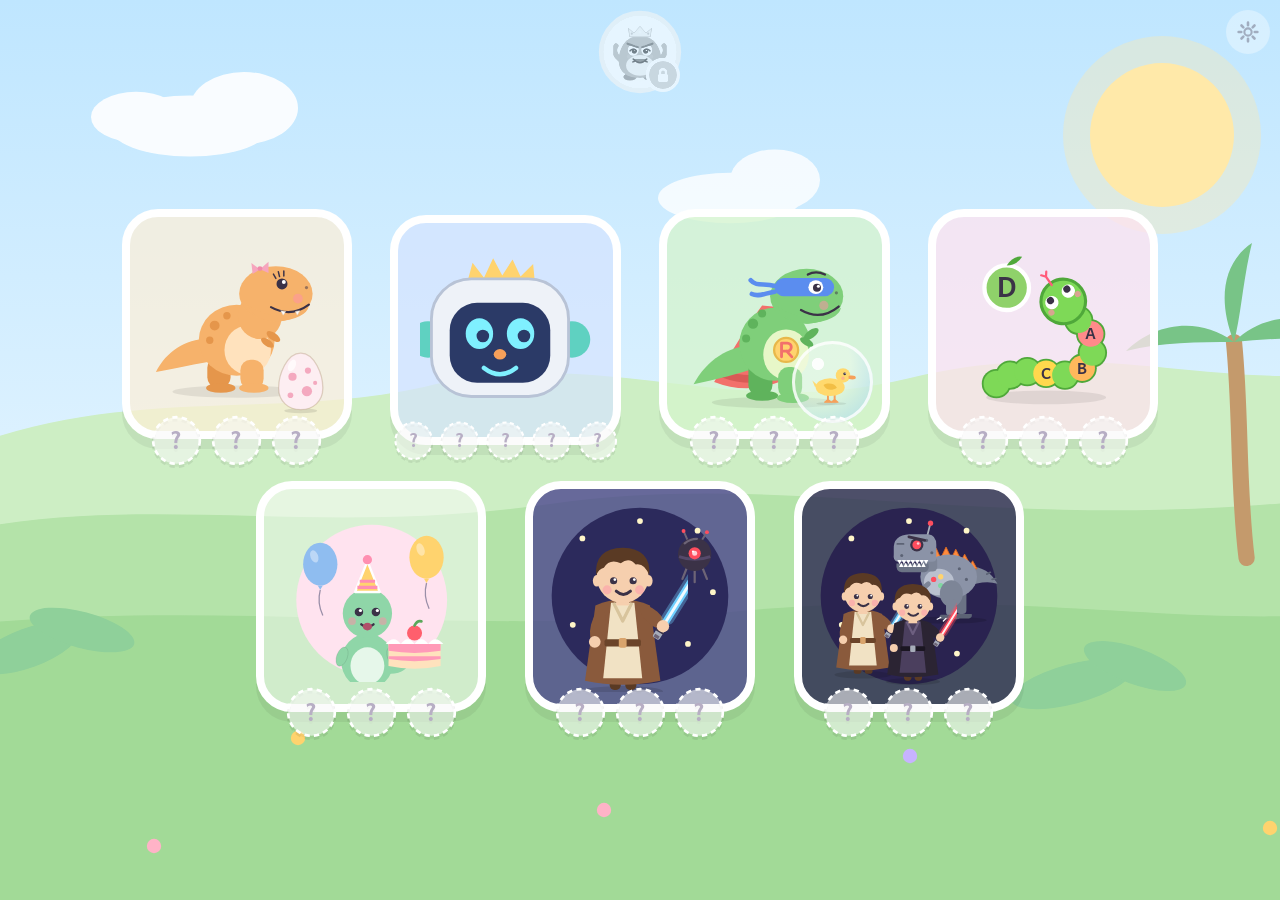
==== commit 096c557f: "Add Jedi + Sith vs Mecha-Rex game (Starters VCe words, magic e, prepositions) Co-Authored-By: Claude" ====
--- a/index.html
+++ b/index.html
@@ -18,6 +18,7 @@
   <link rel="stylesheet" href="css/snake.css">
   <link rel="stylesheet" href="css/party.css">
   <link rel="stylesheet" href="css/jedi.css">
+  <link rel="stylesheet" href="css/mecha.css">
 </head>
 <body data-screen="menu">
   <div id="scene">
@@ -32,6 +33,7 @@
       <div class="card-wrap"><button id="go-snake" class="choose" aria-label="ABC 貪食蛇"></button><div class="stickers" data-game="snake"></div></div>
       <div class="card-wrap"><button id="go-party" class="choose" aria-label="恐龍生日派對"></button><div class="stickers" data-game="party"></div></div>
       <div class="card-wrap"><button id="go-jedi" class="choose" aria-label="Jedi Luca"></button><div class="stickers" data-game="jedi"></div></div>
+      <div class="card-wrap"><button id="go-mecha" class="choose" aria-label="Jedi + Sith 大戰 Mecha-Rex"></button><div class="stickers" data-game="mecha"></div></div>
       <!-- 秘密短片：集齊英雄 + Super Rex 6 張貼紙先開到 -->
       <button id="go-boss" class="locked" aria-label="秘密短片"></button>
     </div>
@@ -94,6 +96,17 @@
       <button id="jedi-again" aria-label="返主選單"></button>
     </div>
 
+    <!-- Jedi + Sith 大戰 Mecha-Rex（英文：Starters R&W VCe + 方位字） -->
+    <div id="mecha-screen">
+      <div id="mecha-bg"></div>
+      <div id="mx-jedi" class="mx-hero"></div>
+      <div id="mx-sith" class="mx-hero"></div>
+      <div id="mx-rex"></div>
+      <div id="mecha-hud"></div>
+      <div id="mecha-play"></div>
+      <button id="mecha-again" aria-label="返主選單"></button>
+    </div>
+
     <!-- 開始畫面：揀恐龍（撳邊隻就開始，同時解鎖聲音） -->
     <div id="start-screen">
       <button id="picker-home" class="home-btn" aria-label="返主選單"></button>
@@ -167,6 +180,13 @@
       </section>
 
       <section>
+        <h3>Mecha-Rex 英文記錄（第一下就啱 / 次數）</h3>
+        <table class="stats"><thead><tr><th>字</th><th>聽方位</th><th>睇方位</th><th>砌字</th><th>✓✗ 句子</th></tr></thead><tbody id="p-mecha-stats"></tbody></table>
+        <p class="note">方位字跟 Notes2（Part B）：「聽方位」= 聽句子揀圖，「睇方位」= 睇句子揀字（工作紙 Part B 就係咁考）。★ = 工作紙冇考到（under / in front of），第一下就啱 3 次之前每局都出；「兩個字」= next to 分開兩個字（工作紙寫咗 nextto）。砌字 = Part 3 VCe 字；✓✗ = Part 1（決鬥入面，有陷阱圖：直升機 ≠ plane 等）。</p>
+        <div class="row"><button id="p-mecha-reset" class="danger">重設 Mecha-Rex 記錄</button></div>
+      </section>
+
+      <section>
         <h3>ABC 貪食蛇</h3>
         <div class="row">下一局字母 <select id="p-snake-group"></select>　字款 <select id="p-snake-mode"></select></div>
         <div class="row" id="p-snake-info"></div>
@@ -177,7 +197,7 @@
       <section>
         <h3>短片同貼紙簿</h3>
         <div class="row" id="p-stickers"></div>
-        <p class="note">每個 game 3 個結局（英雄 5 個）：未睇過嘅先出（全部睇到），之後隨機。睇完新結局攞貼紙；主選單撳貼紙可以再睇。英雄 3 張 + Super Rex 3 張 → 主選單頂嘅秘密短片解鎖（貪食蛇 / 派對 / Jedi 貼紙唔計）。</p>
+        <p class="note">每個 game 3 個結局（英雄 5 個）：未睇過嘅先出（全部睇到），之後隨機。睇完新結局攞貼紙；主選單撳貼紙可以再睇。英雄 3 張 + Super Rex 3 張 → 主選單頂嘅秘密短片解鎖（貪食蛇 / 派對 / Jedi / Mecha-Rex 貼紙唔計）。</p>
         <div class="row"><select id="p-video"></select> <button id="p-video-play">▶ 播</button></div>
         <div class="row"><button id="p-stickers-reset" class="danger">重設貼紙簿</button></div>
       </section>
@@ -215,6 +235,7 @@
   <script src="js/family.js"></script>
   <script src="js/animals.js"></script>
   <script src="js/jedi-words.js"></script>
+  <script src="js/mecha-words.js"></script>
   <script src="js/voices.js"></script>
   <script src="js/art.js"></script>
   <script src="js/audio.js"></script>
@@ -223,6 +244,7 @@
   <script src="js/snake-art.js"></script>
   <script src="js/party-art.js"></script>
   <script src="js/jedi-art.js"></script>
+  <script src="js/mecha-art.js"></script>
   <script src="js/endings-art.js"></script>
   <script src="js/rewards.js"></script>
   <script src="js/hero.js"></script>
@@ -230,6 +252,7 @@
   <script src="js/snake.js"></script>
   <script src="js/party.js"></script>
   <script src="js/jedi.js"></script>
+  <script src="js/mecha.js"></script>
   <script src="js/boss.js"></script>
   <script src="js/game.js"></script>
 </body>
--- a/css/mecha.css
+++ b/css/mecha.css
@@ -0,0 +1,219 @@
+/* Jedi + Sith 大戰 Mecha-Rex（英文） */
+
+/* ---------- 主選單：7 張卡 = 4 + 3（半格 grid，第二行置中） ---------- */
+#menu-screen { display: grid; grid-template-columns: repeat(8, calc(var(--card) / 2 + 1.5vw)); column-gap: 0; justify-content: center; align-content: center; --card: min(18vw, 31vh); row-gap: 1.6vh; }
+#menu-screen .card-wrap { grid-column: span 2; }
+#menu-screen .card-wrap:nth-child(5) { grid-column: 2 / span 2; }
+@media (orientation: portrait) {
+  #menu-screen { grid-template-columns: repeat(6, calc(var(--card) / 2 + 1.5vw)); --card: min(28vw, 19vh); row-gap: 2.4vh; }
+  #menu-screen .card-wrap:nth-child(5) { grid-column: span 2; }
+  #menu-screen .card-wrap:nth-child(7) { grid-column: 3 / span 2; }
+}
+#go-mecha { background: rgba(42,35,80,.78); animation-delay: -0.7s; }
+#go-mecha .choose-art { margin: -6%; width: 112%; height: 112%; }
+
+/* ---------- 畫面 ---------- */
+#mecha-screen { position: absolute; inset: 0; z-index: 10; display: none; overflow: hidden; }
+body[data-screen="mecha"] #mecha-screen { display: block; }
+#mecha-bg { position: absolute; inset: 0; filter: hue-rotate(-25deg); }
+#mecha-bg svg { width: 100%; height: 100%; display: block; }
+
+.mx-hero { position: absolute; aspect-ratio: 200 / 260; --blade: #6fd0ff; transition: left .5s, bottom .5s, height .5s, top .5s, opacity .5s, filter .5s; }
+#mx-sith { --blade: #ff4d5e; }
+.mx-hero svg { width: 100%; height: 100%; display: block; overflow: visible; }
+.mx-hero.front { z-index: 5; left: 1vw; bottom: 4vh; height: 58vh; }
+.mx-hero.back { z-index: 4; left: 14vw; bottom: 32vh; height: 28vh; filter: brightness(.85); }
+body.mecha-team #mx-jedi { z-index: 5; left: 2vw; bottom: 4vh; height: 50vh; filter: none; }
+body.mecha-team #mx-sith { z-index: 5; left: 19vw; bottom: 4vh; height: 50vh; filter: none; }
+#mx-rex { position: absolute; z-index: 4; right: 1vw; bottom: 4vh; height: 44vh; aspect-ratio: 260 / 240; display: none; transition: height .8s cubic-bezier(.3,1.5,.5,1); }
+body.mecha-boss #mx-rex { display: block; }
+#mx-rex svg { width: 100%; height: 100%; display: block; overflow: visible; }
+#mecha-play { position: absolute; z-index: 6; left: 29vw; right: 2vw; top: 64px; bottom: 3vh; display: flex; flex-direction: column; align-items: center; justify-content: center; gap: 3vh; }
+body.mecha-boss #mecha-play { left: 25vw; right: 26vw; }
+#mecha-hud { position: absolute; z-index: 7; top: max(12px, env(safe-area-inset-top)); left: 50%; translate: -50% 0; display: flex; align-items: center; gap: 1.2vmin; pointer-events: none; }
+
+@media (orientation: portrait) {
+  .mx-hero.front { left: 3vw; top: 70px; bottom: auto; height: 25vh; }
+  .mx-hero.back { left: 26vw; top: 90px; bottom: auto; height: 15vh; }
+  body.mecha-team #mx-jedi { left: 3vw; top: 70px; bottom: auto; height: 25vh; }
+  body.mecha-team #mx-sith { left: 24vw; top: 70px; bottom: auto; height: 25vh; }
+  #mx-rex { right: 3vw; top: 80px; bottom: auto; height: 22vh; }
+  #mecha-play, body.mecha-boss #mecha-play { left: 3vw; right: 3vw; top: calc(80px + 25vh + 9vmin); bottom: 3vh; }
+  #mecha-hud { top: calc(76px + 25vh); }
+}
+
+/* ---------- 主角動作（同 Jedi Luca） ---------- */
+.mx-hero.in svg { animation: jlin .9s cubic-bezier(.2,.9,.3,1.2) both; }
+#mx-sith.in svg { animation-delay: .2s; }
+.mx-hero.block .jl-arm { animation: jlblock .75s ease-in-out; }
+.mx-hero.slash .jl-arm { animation: jlslash .8s ease-in-out; }
+.mx-hero.push .jl-arm { animation: jlpush .6s ease-in-out; }
+.mx-hero.shout .jl-shout { display: inline; }
+.mx-hero.shout .jl-smile { display: none; }
+.mx-hero.charged .jl-saber-blade { filter: drop-shadow(0 0 8px var(--blade)) drop-shadow(0 0 3px #fff); }
+.mx-hero.powered svg { animation: jlpower 1.4s ease-in-out; filter: drop-shadow(0 0 18px var(--blade)); }
+.mx-hero.wave .jl-arm { animation: jlwave 1.2s ease-in-out infinite; }
+.mx-hero.away { opacity: 0; translate: -10vw 0; }
+.mx-hero.cheer svg { animation: jlcheer .6s ease-in-out infinite; }
+#mx-sith.cheer svg { animation-delay: -.3s; }
+
+/* ---------- Mecha-Rex ---------- */
+.mr-jaw { transform-box: view-box; transform-origin: 100px 104px; animation: mrjaw 2.6s ease-in-out infinite; }
+@keyframes mrjaw { 0%, 70%, 100% { transform: none; } 80%, 90% { transform: rotate(-14deg); } }
+.mr-arm { transform-box: view-box; transform-origin: 100px 150px; animation: mrarm 1.8s ease-in-out infinite; }
+@keyframes mrarm { 50% { transform: rotate(16deg); } }
+.mr-light { animation: mrlight 1.2s steps(2) infinite; }
+.mr-light.l2 { animation-delay: .4s; } .mr-light.l3 { animation-delay: .8s; }
+@keyframes mrlight { 50% { opacity: .35; } }
+.mr-eye { animation: eyeglow 1.4s ease-in-out infinite; }
+#mx-rex.enter svg { animation: slin 1.1s cubic-bezier(.2,.9,.3,1.2) both; }
+#mx-rex.hit svg { animation: slhit .5s ease-in-out; }
+#mx-rex.laugh svg { animation: sllaugh .8s ease-in-out; }
+#mx-rex.laugh .mr-jaw { animation: mrjaw .8s ease-in-out; }
+#mx-rex.dizzy svg { animation: sldizzy 1s ease-in-out infinite; }
+#mx-rex.flee svg { animation: slflee 1.2s ease-in forwards; }
+#mx-rex svg { filter: saturate(calc(1 - var(--turn, 0) * .6)); }
+#mx-rex.friendly { height: 24vh; }
+#mx-rex.friendly svg { filter: none; }
+#mx-rex.friendly .mr-jaw { animation: none; }
+#mx-rex.cheer svg { animation: jlcheer .5s ease-in-out infinite; }
+
+/* ---------- HUD：baby droid / 水晶 / 生命 ---------- */
+#mecha-hud .bb-slot { width: 8vmin; filter: grayscale(1) brightness(.6); opacity: .55; }
+#mecha-hud .bb-slot svg { width: 100%; display: block; }
+#mecha-hud .bb-slot.on { filter: none; opacity: 1; animation: bbon .7s cubic-bezier(.3,1.6,.5,1); }
+@keyframes bbon { from { transform: scale(2.4) translateY(30%); } }
+#mecha-hud.forge i { width: 6vmin; height: 7.5vmin; clip-path: polygon(50% 0, 100% 30%, 80% 100%, 20% 100%, 0 30%); background: rgba(255,255,255,.22); }
+#mecha-hud.forge i.on { background: linear-gradient(155deg, #fff 0%, #e2c7ff 35%, #a46bff 75%, #6a3fd0 100%); animation: segon .5s ease-out; filter: drop-shadow(0 0 8px #d9b8ff); }
+#mecha-hud .h-face { width: 8vmin; height: 8vmin; border-radius: 50%; background: #4a4258; border: 4px solid #fff; overflow: hidden; }
+#mecha-hud .h-face svg { width: 100%; height: 100%; display: block; }
+#mecha-hud .heart { width: 5.6vmin; }
+#mecha-hud .heart svg { width: 100%; display: block; }
+#mecha-hud .heart.lost { animation: hlost .6s ease-in forwards; }
+
+/* ---------- 共用：英文字體 + 提示 ---------- */
+#mecha-play .holo-text, #mecha-play .wcard, #mecha-play .sp-slot, #mecha-play .crystal, #mecha-play .mx-line, #mecha-play .who-name { font-family: "Andika", system-ui, sans-serif; font-weight: 700; }
+#mecha-play button { touch-action: manipulation; -webkit-tap-highlight-color: transparent; }
+#mecha-play .wiggle { animation: partwiggle .6s ease-in-out; }
+#mecha-play .fade { opacity: .2; transition: opacity .35s; pointer-events: none; }
+#mecha-play .hint { animation: jdhint 1.4s ease-in-out infinite; }
+
+/* ---------- 揀邊個出戰 ---------- */
+.mx-who { display: flex; gap: 6vh; }
+.mx-who-btn { display: flex; flex-direction: column; align-items: center; width: 30vh; padding: 2vh 2vh 1.4vh; border-radius: 28px; border: 6px solid #fff; box-shadow: 0 8px 0 rgba(0,0,0,.2); animation: cardin .45s cubic-bezier(.3,1.6,.5,1) both; }
+.mx-who-btn.jedi { background: radial-gradient(circle at 50% 35%, #4a7fd8, #23336e); --blade: #6fd0ff; }
+.mx-who-btn.sith { background: radial-gradient(circle at 50% 35%, #a33a4a, #3a1624); --blade: #ff4d5e; }
+.mx-who-btn .who-art { width: 100%; aspect-ratio: 200 / 260; pointer-events: none; }
+.mx-who-btn .who-art svg { width: 100%; height: 100%; display: block; overflow: visible; }
+.mx-who-btn .who-name { font-size: clamp(28px, 7vh, 70px); color: #fff; line-height: 1.1; text-shadow: 0 0 12px var(--blade); pointer-events: none; }
+.mx-who-btn.right { animation: cardright .6s ease-out; }
+.mx-who-btn:active { transform: translateY(4px); }
+
+/* ---------- ① 救 baby droid：聽句子揀場景 ---------- */
+.mx-scenes { display: flex; gap: 2.4vw; flex-wrap: wrap; justify-content: center; }
+.mx-scene { width: min(20vw, 36vh); aspect-ratio: 240 / 170; box-sizing: content-box; padding: 0; overflow: hidden; background: #fff; border: 6px solid #8fe4ff; border-radius: 22px; box-shadow: 0 8px 0 rgba(0,0,0,.18); animation: cardin .45s cubic-bezier(.3,1.6,.5,1) both; }
+.mx-scene svg { width: 100%; height: 100%; display: block; pointer-events: none; }
+.mx-scene.right { animation: cardright .6s ease-out; border-color: #7fd6a0; }
+.mx-scene.right .sc-droid { animation: bbhop .5s ease-in-out 2; }
+@keyframes bbhop { 50% { transform: translateY(-8px); } }
+#mecha-play.in-boss .mx-scenes { gap: 1.2vw; }
+#mecha-play.in-boss .mx-scene { width: min(15.4vw, 27vh); border-width: 5px; }
+
+/* 睇句子揀方位字 */
+.mx-readwrap { display: flex; flex-direction: column; align-items: center; gap: 2vh; }
+.mx-readwrap.in { animation: holoin .5s ease-out both; }
+.mx-bigscene { height: 34vh; aspect-ratio: 240 / 170; background: #fff; border-radius: 22px; overflow: hidden; box-shadow: 0 0 22px rgba(111,208,255,.5); }
+.mx-bigscene svg { width: 100%; height: 100%; display: block; }
+.mx-bigscene.yay { animation: yay .7s cubic-bezier(.3,1.6,.5,1); }
+.mx-line { display: flex; align-items: flex-end; flex-wrap: wrap; justify-content: center; gap: .3em; font-size: clamp(26px, 6.4vh, 70px); line-height: 1.15; color: #fff; text-shadow: 0 0 12px rgba(111,208,255,.9), 0 3px 0 rgba(0,0,0,.25); }
+.mx-blank { min-width: 3.2em; padding: 0 .15em; text-align: center; border-bottom: 6px solid #fff; color: #ffe680; }
+.mx-blank:empty::after { content: "\00a0"; }
+.mx-blank.filled { animation: fixed .6s cubic-bezier(.3,1.6,.5,1); }
+.mx-blank.glow { animation: slotglow .5s ease-out; }
+.mx-chips { display: flex; gap: 3vh; flex-wrap: wrap; justify-content: center; }
+#mecha-play .mx-chip { min-width: 18vh; font-size: clamp(28px, 7vh, 76px); padding: 1vh 3vh; }
+#mecha-play .mx-chip.used { visibility: hidden; }
+#mecha-play.in-boss .mx-bigscene { height: 26vh; }
+#mecha-play.in-boss .mx-line { font-size: clamp(22px, 5vh, 56px); }
+#mecha-play.in-boss .mx-blank { min-width: 2.4em; }
+#mecha-play.in-boss .mx-chip { min-width: 13vh; font-size: clamp(24px, 5.6vh, 60px); }
+
+/* ---------- ② Magic E 鍛造爐 ---------- */
+.sp-slot.magic { border-bottom-color: #d9b8ff; position: relative; }
+.sp-slot.magic::before { content: "★"; position: absolute; bottom: -4.4vh; left: 50%; translate: -50% 0; font-size: 3.4vh; color: #d9b8ff; text-shadow: 0 0 10px #a46bff; }
+.sp-slot.magic.filled { color: #e2c7ff; text-shadow: 0 0 16px #a46bff, 0 0 4px #fff; }
+#mecha-play .crystal.magic { width: 19vh; height: 22vh; background: linear-gradient(155deg, #fff 0%, #e2c7ff 35%, #a46bff 75%, #6a3fd0 100%); color: #2a1660; font-size: clamp(44px, 13vh, 140px); }
+#mecha-play .crystal.hint { animation: chint 1.2s ease-in-out infinite; }
+.sp-pic.morph { animation: morph .8s cubic-bezier(.3,1.6,.5,1); }
+@keyframes morph { from { transform: scale(.2) rotate(-20deg); filter: brightness(2.5) saturate(0); } }
+#mecha-play.mode-spell .sp-slots { gap: 1.4vh; }
+#mecha-play.mode-spell .sp-slot { width: 9.5vh; }
+
+/* ---------- ③ 決鬥：✓✗ ---------- */
+#mecha-play.in-boss .holo-pic { height: 24vh; }
+#mecha-play.in-boss .holo-text { font-size: clamp(24px, 6vh, 64px); }
+#mecha-play.in-boss .tx { width: 14vh; height: 14vh; }
+@media (orientation: portrait) {
+  .mx-scene, #mecha-play.in-boss .mx-scene { width: 28vw; }
+  .mx-scenes { gap: 2vw; flex-wrap: nowrap; }
+  .mx-who-btn { width: 36vw; }
+  .mx-bigscene, #mecha-play.in-boss .mx-bigscene { height: 22vh; }
+  #mecha-play.mode-spell .sp-wrap { flex-direction: column; gap: 2vh; }
+  #mecha-play .sp-pic, #mecha-play .holo-pic { height: 22vh; }
+  #mecha-play .crystal { width: 11vh; height: 13vh; }
+  #mecha-play .sp-crystals { gap: 2.4vw; height: 18vh; }
+  #mecha-play .holo-text { font-size: clamp(26px, 7.5vw, 70px); }
+}
+
+/* ---------- 結局 ---------- */
+body.mecha-battle #mecha-play { visibility: hidden; }
+#mecha-again {
+  position: absolute; z-index: 12; left: 50%; top: 40%;
+  width: 140px; height: 140px; margin: -70px 0 0 -70px;
+  border-radius: 50%; border: 7px solid #fff;
+  background: radial-gradient(circle at 35% 30%, #a6e3a0, #6cc067 60%, #52a64e);
+  padding: 26px; opacity: 0; pointer-events: none; transition: opacity 1s;
+}
+#mecha-again svg { width: 100%; height: 100%; display: block; }
+body.mecha-done #mecha-again { opacity: 1; pointer-events: auto; }
+
+/* 交叉光劍：藍 + 紅 = 紫色光束 */
+.mx-beam { position: absolute; z-index: 6; left: 30vw; top: 50vh; width: 48vw; height: 3.6vh; margin-top: -1.8vh; border-radius: 3vh; pointer-events: none;
+  background: linear-gradient(90deg, #6fd0ff, #c78bff 50%, #ff4d5e); box-shadow: 0 0 22px #c78bff, inset 0 0 0 .8vh rgba(255,255,255,.7);
+  transform-origin: 0 50%; animation: mxbeam .9s ease-out forwards; }
+@keyframes mxbeam { from { transform: scaleX(0); opacity: 1; } 45% { transform: scaleX(1); opacity: 1; } to { transform: scaleX(1); opacity: 0; } }
+
+/* 火箭 Mecha-Rex + 降落傘 */
+.fx-rexfly { position: absolute; z-index: 5; right: 6vw; top: 12vh; width: 34vh; aspect-ratio: 260 / 240; animation: rfin 1.4s ease-out both, rfbob 1.4s 1.4s ease-in-out infinite; }
+.fx-rexfly .rf-rex svg { width: 100%; height: 100%; display: block; overflow: visible; }
+.rf-flame { position: absolute; left: 50%; bottom: -10%; width: 5vh; height: 9vh; border-radius: 50% 50% 50% 50% / 30% 30% 70% 70%; background: radial-gradient(circle at 50% 30%, #fff6c8, #ffb347 45%, #ff6b3d 80%); animation: rfflame .18s ease-in-out infinite alternate; }
+.rf-flame.b { left: 64%; }
+@keyframes rfflame { to { transform: scaleY(1.3); } }
+.rf-para { position: absolute; left: 14%; bottom: 82%; width: 72%; opacity: 0; transform: scale(.2); transform-origin: 50% 100%; transition: opacity .4s, transform .6s cubic-bezier(.3,1.6,.5,1); }
+.rf-para svg { width: 100%; display: block; }
+@keyframes rfin { from { transform: translate(40vw, 30vh) scale(.4); } }
+@keyframes rfbob { 50% { transform: translateY(-3vh) rotate(-4deg); } }
+.fx-rexfly.hit .rf-rex { animation: slhit .4s ease-in-out; }
+.fx-rexfly.para { animation: rfdrift 6s ease-in-out forwards; }
+.fx-rexfly.para .rf-flame { display: none; }
+.fx-rexfly.para .rf-para { opacity: 1; transform: none; }
+@keyframes rfdrift { 0% { transform: none; } 30% { transform: translate(-4vw, 4vh) rotate(6deg); } 60% { transform: translate(4vw, 10vh) rotate(-6deg); } to { transform: translate(30vw, 22vh) rotate(4deg) scale(.6); opacity: 0; } }
+.fx-fighter.mx-f1 { top: 40vh; }
+.fx-fighter.mx-f2 { top: 64vh; left: 14vw; animation-delay: .25s, 1.45s; }
+
+/* baby droid 合體 */
+.fx-baby { position: absolute; z-index: 6; width: 13vh; left: calc(32vw + var(--i) * 15vh); bottom: 8vh; animation: bbin .8s cubic-bezier(.3,1.4,.5,1) both; transition: left .8s cubic-bezier(.3,1.3,.5,1), bottom .8s cubic-bezier(.3,1.3,.5,1), width .8s, filter .8s; }
+.fx-baby svg { width: 100%; display: block; }
+@keyframes bbin { from { transform: translateX(-60vw) rotate(-200deg); } }
+.fx-baby.stack { left: 44vw; bottom: calc(6vh + var(--i) * 11vh); }
+.fx-baby.giant { width: 17vh; left: 42vw; bottom: calc(5vh + var(--i) * 14vh); filter: drop-shadow(0 0 16px #ffe680); }
+.fx-baby.boop svg { animation: bbhop .4s ease-in-out; }
+.fx-baby.cheer svg { animation: jlcheer .6s ease-in-out infinite; }
+@media (orientation: portrait) {
+  .fx-baby { width: 9vh; left: calc(14vw + var(--i) * 18vw); bottom: 10vh; }
+  .fx-baby.stack { left: 42vw; bottom: calc(8vh + var(--i) * 8vh); }
+  .fx-baby.giant { width: 12vh; left: 40vw; bottom: calc(6vh + var(--i) * 10vh); }
+  .fx-rexfly { width: 26vh; top: 34vh; right: 4vw; }
+  .mx-beam { top: 22vh; left: 20vw; width: 60vw; }
+}
+.fx-rexfly .mr-svg > ellipse:first-child { display: none; }
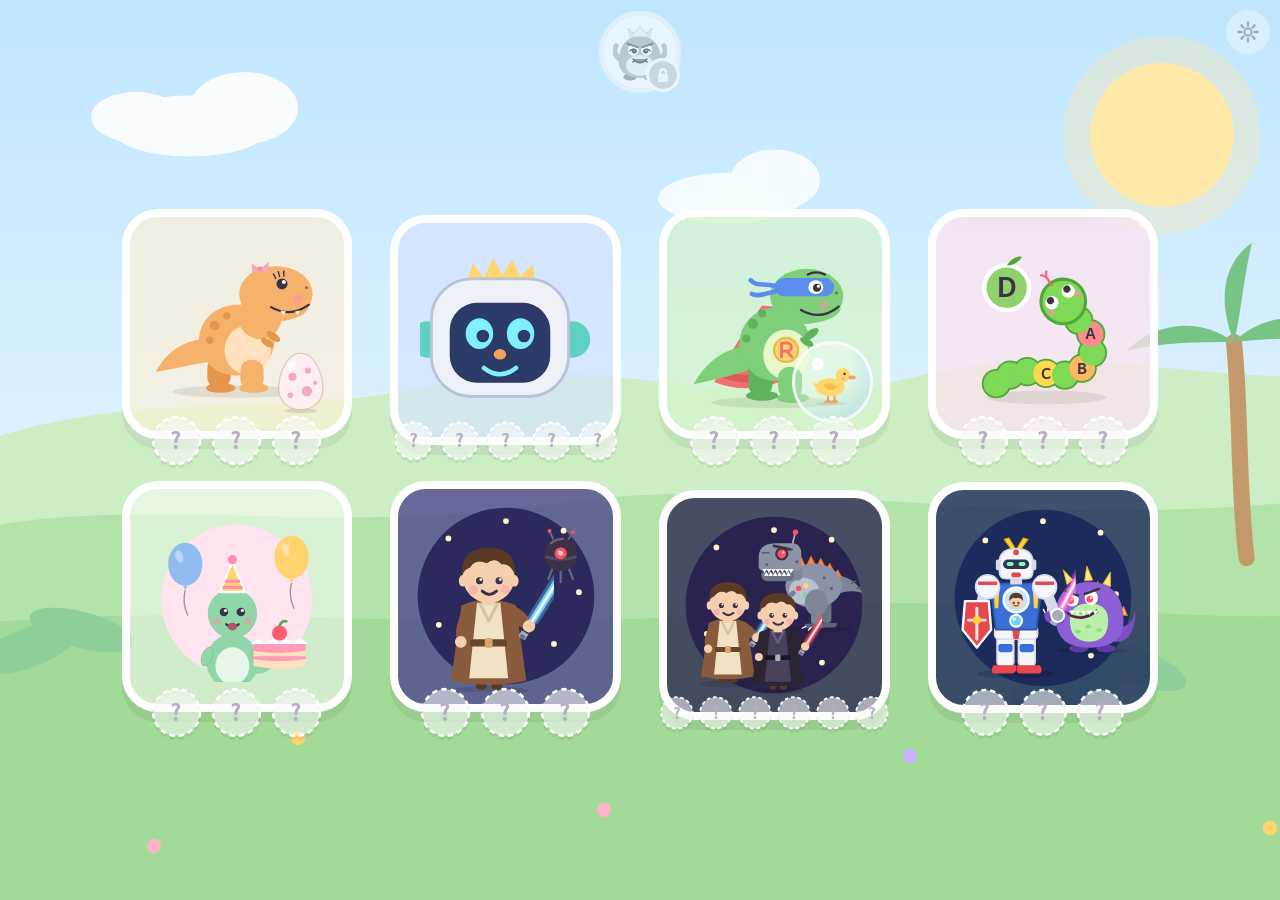
==== commit fc5a2e49: "Add 機甲 Luca 出擊 robot game (Starters digraphs + Long ee/ea, shield HP) - Original mecha hero vs space" ====
--- a/index.html
+++ b/index.html
@@ -19,6 +19,7 @@
   <link rel="stylesheet" href="css/party.css">
   <link rel="stylesheet" href="css/jedi.css">
   <link rel="stylesheet" href="css/mecha.css">
+  <link rel="stylesheet" href="css/robo.css">
 </head>
 <body data-screen="menu">
   <div id="scene">
@@ -34,6 +35,7 @@
       <div class="card-wrap"><button id="go-party" class="choose" aria-label="恐龍生日派對"></button><div class="stickers" data-game="party"></div></div>
       <div class="card-wrap"><button id="go-jedi" class="choose" aria-label="Jedi Luca"></button><div class="stickers" data-game="jedi"></div></div>
       <div class="card-wrap"><button id="go-mecha" class="choose" aria-label="Jedi + Sith 大戰 Mecha-Rex"></button><div class="stickers" data-game="mecha"></div></div>
+      <div class="card-wrap"><button id="go-robo" class="choose" aria-label="機甲 Luca 出擊"></button><div class="stickers" data-game="robo"></div></div>
       <!-- 秘密短片：集齊英雄 + Super Rex 6 張貼紙先開到 -->
       <button id="go-boss" class="locked" aria-label="秘密短片"></button>
     </div>
@@ -107,6 +109,17 @@
       <button id="mecha-again" aria-label="返主選單"></button>
     </div>
 
+    <!-- 機甲 Luca 出擊（英文：Starters R&W Part 1 Digraphs + Part 3 Long ee / ea；有護盾 HP） -->
+    <div id="robo-screen">
+      <div id="robo-bg"></div>
+      <div id="rb-robot"></div>
+      <div id="rb-monster"></div>
+      <div id="robo-hp" hidden></div>
+      <div id="robo-hud"></div>
+      <div id="robo-play"></div>
+      <button id="robo-again" aria-label="返主選單"></button>
+    </div>
+
     <!-- 開始畫面：揀恐龍（撳邊隻就開始，同時解鎖聲音） -->
     <div id="start-screen">
       <button id="picker-home" class="home-btn" aria-label="返主選單"></button>
@@ -187,6 +200,14 @@
       </section>
 
       <section>
+        <h3>機甲 Luca 英文記錄（第一下就啱 / 次數）</h3>
+        <table class="stats"><thead><tr><th>字</th><th>✓✗ 句子</th><th>能量核心</th><th>砌字</th><th>ee / ea</th></tr></thead><tbody id="p-robo-stats"></tbody></table>
+        <div class="row" id="p-robo-info"></div>
+        <p class="note">「✓✗ 句子」= 工作紙 Part 1 Digraphs（有陷阱圖：山羊 ≠ sheep、老鼠 ≠ mouth、梳化 ≠ chair、T-shirt ≠ shirt、蛋糕 ≠ lunch）；「能量核心」= 聽字揀 sh / ch / th / ph；「砌字」= Part 3 Long ee / ea（多一粒干擾字母），★ = 工作紙嗰 4 個字；「ee / ea」= 決鬥入面揀 ee 定 ea。呢個 game 有 5 格護盾：答錯扣一格、讀多次題目先畀再答；冇晒就返基地叉電、重玩嗰一關；一格都冇扣 = 金勳章。</p>
+        <div class="row"><button id="p-robo-reset" class="danger">重設機甲記錄</button></div>
+      </section>
+
+      <section>
         <h3>ABC 貪食蛇</h3>
         <div class="row">下一局字母 <select id="p-snake-group"></select>　字款 <select id="p-snake-mode"></select></div>
         <div class="row" id="p-snake-info"></div>
@@ -197,7 +218,7 @@
       <section>
         <h3>短片同貼紙簿</h3>
         <div class="row" id="p-stickers"></div>
-        <p class="note">每個 game 3 個結局（英雄 5 個）：未睇過嘅先出（全部睇到），之後隨機。睇完新結局攞貼紙；主選單撳貼紙可以再睇。英雄 3 張 + Super Rex 3 張 → 主選單頂嘅秘密短片解鎖（貪食蛇 / 派對 / Jedi / Mecha-Rex 貼紙唔計）。</p>
+        <p class="note">每個 game 3 個結局（英雄 5 個）：未睇過嘅先出（全部睇到），之後隨機。睇完新結局攞貼紙；主選單撳貼紙可以再睇。英雄 3 張 + Super Rex 3 張 → 主選單頂嘅秘密短片解鎖（貪食蛇 / 派對 / Jedi / Mecha-Rex / 機甲貼紙唔計）。</p>
         <div class="row"><select id="p-video"></select> <button id="p-video-play">▶ 播</button></div>
         <div class="row"><button id="p-stickers-reset" class="danger">重設貼紙簿</button></div>
       </section>
@@ -236,6 +257,7 @@
   <script src="js/animals.js"></script>
   <script src="js/jedi-words.js"></script>
   <script src="js/mecha-words.js"></script>
+  <script src="js/robo-words.js"></script>
   <script src="js/voices.js"></script>
   <script src="js/art.js"></script>
   <script src="js/audio.js"></script>
@@ -245,6 +267,7 @@
   <script src="js/party-art.js"></script>
   <script src="js/jedi-art.js"></script>
   <script src="js/mecha-art.js"></script>
+  <script src="js/robo-art.js"></script>
   <script src="js/endings-art.js"></script>
   <script src="js/rewards.js"></script>
   <script src="js/hero.js"></script>
@@ -253,6 +276,7 @@
   <script src="js/party.js"></script>
   <script src="js/jedi.js"></script>
   <script src="js/mecha.js"></script>
+  <script src="js/robo.js"></script>
   <script src="js/boss.js"></script>
   <script src="js/game.js"></script>
 </body>
--- a/css/mecha.css
+++ b/css/mecha.css
@@ -217,3 +217,76 @@
   .mx-beam { top: 22vh; left: 20vw; width: 60vw; }
 }
 .fx-rexfly .mr-svg > ellipse:first-child { display: none; }
+
+/* ---------- 結局 4–6 ---------- */
+/* 撳呢度提示（結局入面） */
+.tap-hint { animation: jdhint 1.1s ease-in-out infinite; }
+#mx-rex.tap-hint { animation: none; }
+#mx-rex.tap-hint svg { filter: drop-shadow(0 0 18px #ffe680) brightness(1.1); }
+
+/* 擋激光：成個畫面都撳得 */
+.mx-taplayer { position: absolute; inset: 0; z-index: 9; }
+.mx-bolt { position: absolute; z-index: 8; width: 15vh; height: 3vh; margin: -1.5vh 0 0 -7.5vh; border-radius: 2vh; pointer-events: none;
+  background: #fff; box-shadow: 0 0 0 .7vh #ff4d5e, 0 0 22px 6px #ff4d5e; }
+.mx-bolt.back { box-shadow: 0 0 0 .7vh #6fd0ff, 0 0 22px 6px #6fd0ff; }
+#mx-rex.smoke::after { content: ""; position: absolute; left: 34%; top: -6%; width: 12vh; height: 12vh; border-radius: 50%;
+  background: radial-gradient(circle, rgba(220,220,230,.9), rgba(220,220,230,0) 70%); animation: mxsmoke 1s ease-out infinite; pointer-events: none; }
+@keyframes mxsmoke { from { transform: translateY(0) scale(.4); opacity: 1; } to { transform: translateY(-8vh) scale(1.3); opacity: 0; } }
+
+/* 跳舞：3 粒大掣 */
+.mx-pad { position: absolute; z-index: 9; left: 50%; top: 16vh; translate: -50% 0; display: flex; gap: 4vh; }
+.mx-padbtn { width: 16vh; height: 16vh; border-radius: 50%; border: 1.1vh solid #fff; padding: 0; cursor: pointer;
+  background: radial-gradient(circle at 35% 30%, #fff 0 8%, var(--c) 30%, color-mix(in srgb, var(--c), #000 25%));
+  box-shadow: 0 1.4vh 0 color-mix(in srgb, var(--c), #000 40%), 0 0 26px var(--c);
+  animation: padin .6s cubic-bezier(.3,1.6,.5,1) both; }
+.mx-padbtn.tap-hint { animation: padin .6s both, jdhint 1.1s ease-in-out infinite; }
+.mx-padbtn.used { opacity: .35; transform: translateY(1vh) scale(.9); box-shadow: none; pointer-events: none; transition: .3s; }
+@keyframes padin { from { transform: scale(.2) translateY(20vh); opacity: 0; } }
+#mx-rex.lit-1 .mr-light.l1, #mx-rex.lit-2 .mr-light.l2, #mx-rex.lit-3 .mr-light.l3 { animation: none; filter: drop-shadow(0 0 6px #fff) brightness(1.3); }
+/* 舞步：放喺外層，唔會撞 svg 自己嘅動畫 */
+#mx-rex.spin, .mx-hero.spin { animation: dnspin .9s ease-in-out; }
+#mx-rex.jump, .mx-hero.jump { animation: dnjump .9s ease-in-out; }
+#mx-rex.wiggle, .mx-hero.wiggle { animation: dnwiggle .9s ease-in-out; }
+#mx-rex.groove, .mx-hero.groove { animation: dngroove .5s ease-in-out infinite; }
+#mx-sith.groove { animation-delay: -.25s; }
+#mx-rex svg.boop { animation: slhit .4s ease-in-out; }
+@keyframes dnspin { 50% { transform: rotateY(180deg) scale(1.05); } to { transform: rotateY(360deg); } }
+@keyframes dnjump { 35% { transform: translateY(-14vh) scaleY(1.05); } 60% { transform: translateY(0) scaleY(.88); } 75% { transform: translateY(-3vh); } }
+@keyframes dnwiggle { 20%, 60% { transform: rotate(-9deg) translateX(-1vh); } 40%, 80% { transform: rotate(9deg) translateX(1vh); } }
+@keyframes dngroove { 50% { transform: translateY(-3vh) rotate(-4deg); } }
+.mx-disco { position: absolute; z-index: 3; left: 50%; top: 0; width: 18vh; margin-left: -9vh; animation: discoin 1s cubic-bezier(.3,1.4,.5,1) both; }
+.mx-disco svg { width: 100%; display: block; }
+.mx-disco .disco-tiles { animation: discospin 1.4s steps(5) infinite; }
+@keyframes discoin { from { transform: translateY(-30vh); } }
+@keyframes discospin { 50% { filter: hue-rotate(90deg) brightness(1.2); } }
+.mx-lights { position: absolute; z-index: 2; inset: -50%; pointer-events: none; mix-blend-mode: screen; opacity: .32;
+  background: conic-gradient(from 0deg at 50% 45%, #ff4d5e, transparent 8%, #ffd36e 16%, transparent 24%, #7fd6a0 33%, transparent 41%, #6fd0ff 50%, transparent 58%, #c78bff 66%, transparent 74%, #ff8fb8 83%, transparent 91%, #ff4d5e);
+  animation: lightsspin 6s linear infinite; }
+@keyframes lightsspin { to { transform: rotate(360deg); } }
+
+/* 糖果 */
+#mx-rex.open::after { content: ""; position: absolute; left: 36%; top: 50%; width: 14vh; height: 12vh; border-radius: 50%;
+  background: radial-gradient(circle, #fff6c8, #ffd36e 45%, rgba(255,211,110,0) 70%); animation: twinkle 1s ease-in-out infinite; pointer-events: none; }
+.mx-candy { position: absolute; z-index: 9; width: 15vh; transform: translate(-50%, -50%); cursor: pointer; }
+.mx-candy svg { width: 100%; display: block; filter: drop-shadow(0 .6vh 0 rgba(0,0,0,.18)); animation: candyfloat 2.4s var(--d, 0s) ease-in-out infinite; }
+@keyframes candyfloat { 50% { transform: translateY(-1.6vh) rotate(8deg); } }
+.mx-candy.tap-hint { animation: candyhint 1.1s ease-in-out infinite; }
+@keyframes candyhint { 50% { transform: translate(-50%, -50%) scale(1.18); filter: drop-shadow(0 0 14px #ffe680); } }
+.mx-candy.got { pointer-events: none; }
+.mx-jar { position: absolute; z-index: 8; top: max(12px, env(safe-area-inset-top)); left: 50%; translate: -50% 0; display: flex; gap: 1.2vh; padding: 1vh 2vh;
+  border-radius: 3vh; background: rgba(255,255,255,.18); border: .5vh solid rgba(255,255,255,.6); pointer-events: none; }
+.mx-jar i { width: 9vh; height: 7vh; border-radius: 2vh; background: rgba(255,255,255,.15); display: grid; place-items: center; }
+.mx-jar i svg { width: 92%; display: block; }
+.mx-jar i.on { animation: bbon .6s cubic-bezier(.3,1.6,.5,1); }
+@media (orientation: portrait) {
+  .mx-padbtn { width: 22vw; height: 22vw; }
+  .mx-pad { gap: 6vw; top: auto; bottom: 8vh; }
+  .mx-candy { width: 16vw; }
+  .mx-jar { top: calc(80px + 25vh); }
+  .mx-jar i { width: 12vw; height: 9vw; }
+  .mx-disco { top: 6vh; width: 14vh; margin-left: -7vh; }
+}
+
+/* 主選單：Mecha-Rex 6 張貼紙，細啲先唔會撞隔籬 */
+.stickers[data-game="mecha"] { gap: calc(var(--card) * .015); }
+.stickers[data-game="mecha"] .stk { width: calc(var(--card) * .155); }
--- a/css/robo.css
+++ b/css/robo.css
@@ -0,0 +1,225 @@
+/* 機甲 Luca 出擊（英文） */
+
+/* ---------- 主選單：8 張卡 = 4 + 4（直向 3 + 3 + 2） ---------- */
+#menu-screen .card-wrap:nth-child(5) { grid-column: span 2; }
+@media (orientation: portrait) {
+  #menu-screen .card-wrap:nth-child(7) { grid-column: 2 / span 2; }
+}
+#go-robo { background: rgba(28,42,92,.8); animation-delay: -1.1s; }
+#go-robo .choose-art { margin: -6%; width: 112%; height: 112%; }
+
+/* ---------- 畫面 ---------- */
+#robo-screen { position: absolute; inset: 0; z-index: 10; display: none; overflow: hidden; }
+body[data-screen="robo"] #robo-screen { display: block; }
+#robo-bg { position: absolute; inset: 0; filter: hue-rotate(20deg) saturate(1.1); }
+#robo-bg svg { width: 100%; height: 100%; display: block; }
+
+#rb-robot { position: absolute; z-index: 5; left: 1vw; bottom: 4vh; height: 60vh; aspect-ratio: 200 / 260; --beam: #ff7ad9;
+  transition: left .6s, bottom .6s, height .6s, opacity .6s, filter .6s; }
+#rb-robot svg { width: 100%; height: 100%; display: block; overflow: visible; }
+#rb-monster { position: absolute; z-index: 4; right: 1vw; bottom: 4vh; height: 46vh; aspect-ratio: 260 / 240; display: none; transition: height .8s cubic-bezier(.3,1.5,.5,1); }
+body.robo-boss #rb-monster { display: block; }
+#rb-monster svg { width: 100%; height: 100%; display: block; overflow: visible; }
+#robo-play { position: absolute; z-index: 6; left: 30vw; right: 2vw; top: 64px; bottom: 3vh; display: flex; flex-direction: column; align-items: center; justify-content: center; gap: 3vh; }
+body.robo-boss #robo-play { left: 25vw; right: 27vw; }
+#robo-hud { position: absolute; z-index: 7; top: max(12px, env(safe-area-inset-top)); left: 50%; translate: -50% 0; display: flex; align-items: center; gap: 1.2vmin; pointer-events: none; }
+#robo-hp { position: absolute; z-index: 8; top: max(12px, env(safe-area-inset-top)); left: max(12px, env(safe-area-inset-left)); display: flex; gap: .8vmin; padding: .8vmin 1.2vmin; border-radius: 2vmin; background: rgba(0,0,0,.22); pointer-events: none; }
+#robo-hp[hidden] { display: none; }
+
+@media (orientation: portrait) {
+  #rb-robot { left: 3vw; top: 76px; bottom: auto; height: 26vh; }
+  #rb-monster { right: 3vw; top: 84px; bottom: auto; height: 22vh; }
+  #robo-play, body.robo-boss #robo-play { left: 3vw; right: 3vw; top: calc(84px + 26vh + 9vmin); bottom: 3vh; }
+  #robo-hud { top: calc(80px + 26vh); }
+}
+
+/* ---------- 護盾 HP ---------- */
+.rb-shield { width: 6.4vmin; display: block; }
+.rb-shield svg { width: 100%; display: block; }
+.rb-shield.on { animation: rbshieldon .5s cubic-bezier(.3,1.6,.5,1) both; }
+@keyframes rbshieldon { from { transform: scale(0); } }
+.rb-shield.lost { animation: rbshieldlost .7s ease-in forwards; }
+@keyframes rbshieldlost { 30% { transform: scale(1.4) rotate(-12deg); filter: brightness(2); } to { transform: translateY(4vmin) rotate(30deg) scale(.7); opacity: .15; filter: grayscale(1); } }
+#robo-hp.low .rb-shield:not(.lost) { animation: rblow .8s ease-in-out infinite; }
+@keyframes rblow { 50% { filter: drop-shadow(0 0 8px #ff4d5e) brightness(1.2); } }
+#robo-hp.perfect { animation: rbperfect 1.2s ease-out; }
+@keyframes rbperfect { 30% { transform: scale(1.15); box-shadow: 0 0 30px #ffd23e; background: rgba(255,210,62,.5); } }
+
+/* ---------- 機械人動作 ---------- */
+.rb-arm { transform-box: view-box; transform-origin: 148px 106px; }
+.rb-back { transform-box: view-box; transform-origin: 46px 112px; }
+#rb-robot.in svg { animation: rbin .9s cubic-bezier(.2,.9,.3,1.2) both; }
+@keyframes rbin { from { transform: translate(-40vw, -30vh) rotate(-20deg); } }
+#rb-robot svg { animation: rbidle 2.6s ease-in-out infinite; }
+@keyframes rbidle { 50% { transform: translateY(-1.2vh); } }
+#rb-robot.slash .rb-arm { animation: rbslash .8s ease-in-out; }
+@keyframes rbslash { 30% { transform: rotate(-60deg); } 60% { transform: rotate(40deg); } }
+#rb-robot.punch .rb-arm { animation: rbpunch .6s ease-in-out; }
+@keyframes rbpunch { 40% { transform: translateX(14px) rotate(-70deg); } }
+#rb-robot.hurt svg { animation: rbhurt .7s ease-in-out; }
+@keyframes rbhurt { 15% { transform: translateX(-3vh) rotate(-6deg); filter: brightness(1.6) sepia(1) hue-rotate(-40deg) saturate(4); } 40% { transform: translateX(1vh) rotate(3deg); } 70% { transform: translateX(-1vh); filter: none; } }
+#rb-robot.hurt .rb-eyes rect { fill: #ff4d5e; }
+#rb-robot.charged .rb-blade { filter: drop-shadow(0 0 10px var(--beam)) drop-shadow(0 0 3px #fff); }
+#rb-robot.coreflash .rb-core { animation: rbcore .8s ease-out; }
+@keyframes rbcore { 30% { r: 18; filter: drop-shadow(0 0 12px #fff); } }
+#rb-robot .rb-core { filter: drop-shadow(0 0 6px var(--core, #6fd0ff)); }
+#rb-robot.powered svg { animation: rbpower 1.4s ease-in-out; filter: drop-shadow(0 0 20px var(--core, #6fd0ff)); }
+@keyframes rbpower { 50% { transform: scale(1.06) translateY(-2vh); } }
+#rb-robot.wave .rb-arm { animation: rbwave 1.2s ease-in-out infinite; }
+@keyframes rbwave { 50% { transform: rotate(-40deg); } }
+#rb-robot.cheer svg { animation: jlcheer .6s ease-in-out infinite; }
+#rb-robot.giant { height: 84vh; bottom: 0; }
+#rb-robot.giant svg { filter: drop-shadow(0 0 22px #ffe680); animation: rbrainbow 1.6s linear infinite; }
+@keyframes rbrainbow { to { filter: drop-shadow(0 0 22px #ffe680) hue-rotate(360deg); } }
+.rb-eyes rect { animation: rbeyes 3s ease-in-out infinite; }
+@keyframes rbeyes { 0%, 90%, 100% { opacity: 1; } 95% { opacity: .2; } }
+body.robo-ko #rb-robot { left: -4vw; bottom: 2vh; height: 40vh; filter: grayscale(.8) brightness(.7); }
+@media (orientation: portrait) { #rb-robot.giant { height: 34vh; } body.robo-ko #rb-robot { height: 18vh; } }
+
+/* ---------- Gloop ---------- */
+.gm-jaw { transform-box: view-box; transform-origin: 108px 124px; animation: gmjaw 2.4s ease-in-out infinite; }
+@keyframes gmjaw { 0%, 70%, 100% { transform: none; } 80%, 90% { transform: translateY(8px); } }
+.gm-arm { transform-box: view-box; transform-origin: 52px 150px; animation: gmarm 1.6s ease-in-out infinite; }
+@keyframes gmarm { 50% { transform: rotate(-18deg); } }
+.gm-tail { transform-box: view-box; transform-origin: 196px 180px; animation: gmtail 2s ease-in-out infinite; }
+@keyframes gmtail { 50% { transform: rotate(10deg); } }
+.gm-eye { animation: eyeglow 1.4s ease-in-out infinite; }
+#rb-monster.enter svg { animation: slin 1.1s cubic-bezier(.2,.9,.3,1.2) both; }
+#rb-monster.hit svg { animation: slhit .5s ease-in-out; }
+#rb-monster.laugh svg { animation: sllaugh .8s ease-in-out; }
+#rb-monster.dizzy svg { animation: sldizzy 1s ease-in-out infinite; }
+#rb-monster.flee svg { animation: slflee 1.2s ease-in forwards; }
+#rb-monster.friendly { height: 26vh; }
+#rb-monster.cheer svg { animation: jlcheer .5s ease-in-out infinite; }
+#rb-monster.blast svg { animation: rbblast 1s ease-in forwards; }
+@keyframes rbblast { 30% { transform: translate(4vw, -6vh) rotate(40deg); } to { transform: translate(40vw, -70vh) rotate(720deg) scale(.1); opacity: 0; } }
+#rb-monster.tap-hint svg { filter: drop-shadow(0 0 18px #ffe680) brightness(1.1); }
+
+/* ---------- HUD：機械蟲 / 核心插座 / 光束劍 / 生命 ---------- */
+#robo-hud .rb-drone { width: 7vmin; }
+#robo-hud .rb-drone svg { width: 100%; display: block; }
+#robo-hud .rb-drone.zapped { animation: zapped 1s ease-in forwards; }
+#robo-hud.sockets i { width: 7.5vmin; height: 7.5vmin; border-radius: 50%; border: .6vmin dashed rgba(255,255,255,.55); display: grid; place-items: center; }
+#robo-hud.sockets i svg { width: 100%; display: block; }
+#robo-hud.sockets i.on { border-color: transparent; animation: bbon .6s cubic-bezier(.3,1.6,.5,1); }
+#robo-hud.meter i { width: 12vmin; height: 2.4vmin; border-radius: 2vmin; background: rgba(255,255,255,.22); }
+#robo-hud.meter i.on { background: linear-gradient(90deg, #fff, #ff7ad9); box-shadow: 0 0 12px #ff7ad9; animation: segon .5s ease-out; }
+#robo-hud .h-face { width: 8vmin; height: 8vmin; border-radius: 50%; background: #4a3a78; border: 4px solid #fff; overflow: hidden; }
+#robo-hud .h-face svg { width: 100%; height: 100%; display: block; }
+#robo-hud .heart { width: 5.6vmin; }
+#robo-hud .heart svg { width: 100%; display: block; }
+#robo-hud .heart.lost { animation: hlost .6s ease-in forwards; }
+
+/* ---------- 共用 ---------- */
+#robo-play .holo-text, #robo-play .wcard, #robo-play .sp-slot, #robo-play .crystal, #robo-play .rb-word, #robo-play .cb-txt { font-family: "Andika", system-ui, sans-serif; font-weight: 700; }
+#robo-play button { touch-action: manipulation; -webkit-tap-highlight-color: transparent; }
+#robo-play .wiggle { animation: partwiggle .6s ease-in-out; }
+#robo-play .fade { opacity: .2; transition: opacity .35s; pointer-events: none; }
+#robo-play .hint { animation: jdhint 1.4s ease-in-out infinite; }
+#robo-play .crystal.hint { animation: chint 1.2s ease-in-out infinite; }
+#robo-play.in-boss .holo-pic { height: 24vh; }
+#robo-play.in-boss .holo-text { font-size: clamp(24px, 6vh, 64px); }
+#robo-play.in-boss .tx { width: 14vh; height: 14vh; }
+#robo-play.mode-spell .sp-slots { gap: 1.4vh; }
+#robo-play.mode-spell .sp-slot { width: 9.5vh; }
+#robo-play.mode-spell .crystal { width: 13vh; height: 15.6vh; }
+#robo-play.mode-spell .sp-crystals { gap: 3vh; }
+.sp-slot.team.ee { color: #8fe4ff; text-shadow: 0 0 16px #3b9fe8, 0 0 4px #fff; border-bottom-color: #8fe4ff; }
+.sp-slot.team.ea { color: #ffd36e; text-shadow: 0 0 16px #ff8a3d, 0 0 4px #fff; border-bottom-color: #ffd36e; }
+
+/* ---------- ② 核心：字 + 空位 ---------- */
+.rb-wordwrap { display: flex; align-items: center; gap: 4vh; }
+.rb-wordwrap.in { animation: holoin .5s ease-out both; }
+.rb-pic { height: 30vh; aspect-ratio: 200 / 170; background: #fff; border-radius: 20px; padding: 1.4vh; box-shadow: 0 0 22px rgba(111,208,255,.5); }
+.rb-pic svg { width: 100%; height: 100%; display: block; }
+.rb-pic.yay { animation: yay .7s cubic-bezier(.3,1.6,.5,1); }
+.rb-word { display: flex; align-items: flex-end; font-size: clamp(40px, 12vh, 130px); line-height: 1; color: #fff; text-shadow: 0 0 12px rgba(111,208,255,.9), 0 3px 0 rgba(0,0,0,.25); }
+.rb-gap { min-width: 1.4em; margin: 0 .06em; text-align: center; border-bottom: 1.2vh solid #fff; color: var(--c, #ffe680); text-shadow: 0 0 16px var(--c, #ffe680), 0 0 4px #fff; }
+.rb-gap:empty::after { content: "\00a0"; }
+.rb-gap.filled { animation: fixed .6s cubic-bezier(.3,1.6,.5,1); }
+.rb-gap.ee { --c: #8fe4ff; } .rb-gap.ea { --c: #ffd36e; }
+.rb-cores { display: flex; gap: 3vh; }
+.rb-corebtn { position: relative; width: 17vh; height: 17vh; padding: 0; border: none; background: none; animation: cardin .45s cubic-bezier(.3,1.6,.5,1) both; }
+.rb-corebtn .cb-art { position: absolute; inset: 0; pointer-events: none; }
+.rb-corebtn .cb-art svg { width: 100%; height: 100%; display: block; }
+.rb-corebtn .cb-txt { position: relative; font-size: clamp(30px, 8vh, 86px); color: #1e1b4b; text-shadow: 0 0 6px #fff; pointer-events: none; }
+.rb-corebtn.right { animation: cardright .6s ease-out; }
+.rb-corebtn:active { transform: scale(.94); }
+#robo-play.in-boss .rb-pic { height: 22vh; }
+#robo-play.in-boss .rb-word { font-size: clamp(32px, 9vh, 96px); }
+#robo-play.in-boss .rb-wordwrap { flex-direction: column; gap: 2vh; }
+#robo-play.in-boss .rb-corebtn { width: 13vh; height: 13vh; }
+.rb-teams { display: flex; gap: 5vh; }
+#robo-play .rb-team { min-width: 18vh; font-size: clamp(36px, 10vh, 110px); padding: .6vh 4vh; }
+#robo-play .rb-team.ee { border-color: #8fe4ff; }
+#robo-play .rb-team.ea { border-color: #ffd36e; }
+@media (orientation: portrait) {
+  .rb-wordwrap { flex-direction: column; gap: 2vh; }
+  .rb-pic, #robo-play.in-boss .rb-pic { height: 20vh; }
+  .rb-corebtn, #robo-play.in-boss .rb-corebtn { width: 20vw; height: 20vw; }
+  .rb-cores { gap: 3vw; }
+  #robo-play.mode-spell .crystal { width: min(11vh, 14vw); height: min(13vh, 16.8vw); font-size: min(9vh, 11vw); }
+  #robo-play.mode-spell .sp-crystals { gap: 1.6vw; height: 18vh; }
+  #robo-play.mode-spell .sp-slot { width: 7vh; }
+}
+
+/* ---------- 勳章 ---------- */
+.rb-medals { display: flex; gap: 3vh; }
+.rb-medal { width: 16vh; animation: rbmedal .7s cubic-bezier(.3,1.6,.5,1) both; }
+.rb-medal svg { width: 100%; display: block; }
+.rb-medal.gold svg { filter: drop-shadow(0 0 14px #ffd23e); animation: rbshine 1.6s ease-in-out infinite; }
+@keyframes rbmedal { from { transform: translateY(-40vh) rotate(-30deg); opacity: 0; } }
+@keyframes rbshine { 50% { filter: drop-shadow(0 0 24px #fff6c8) brightness(1.15); } }
+@media (orientation: portrait) { .rb-medal { width: 18vw; } .rb-medals { gap: 3vw; } }
+
+/* ---------- 維修站 ---------- */
+.rb-bay { position: absolute; z-index: 9; left: 50%; top: 50%; translate: -50% -50%; display: flex; flex-direction: column; align-items: center; gap: 3vh; padding: 3vh 5vh; border-radius: 4vh;
+  background: rgba(20,28,60,.75); border: .6vh solid #7fd6a0; box-shadow: 0 0 30px rgba(127,214,160,.5); animation: holoin .5s ease-out both; }
+.rb-mech { width: 24vh; cursor: pointer; }
+.rb-mech svg { width: 100%; display: block; }
+.rb-mech.fix .mc-wrench { animation: rbwrench .5s ease-in-out; transform-box: view-box; transform-origin: 88px 78px; }
+@keyframes rbwrench { 50% { transform: rotate(-60deg); } }
+.rb-mech.boop svg { animation: bbhop .4s ease-in-out; }
+.rb-battery { display: flex; gap: 1vh; padding: 1vh; border: .6vh solid #fff; border-radius: 1.6vh; position: relative; }
+.rb-battery::after { content: ""; position: absolute; right: -2.2vh; top: 50%; width: 1.4vh; height: 4vh; margin-top: -2vh; border-radius: 0 .6vh .6vh 0; background: #fff; }
+.rb-battery i { width: 6vh; height: 7vh; border-radius: .8vh; background: rgba(255,255,255,.15); }
+.rb-battery i.on { background: linear-gradient(#b8ffcf, #36b37e); box-shadow: 0 0 10px #7fd6a0; animation: bbon .4s ease-out; }
+
+/* ---------- 打中特效 ---------- */
+.jd-burst.zap { background: radial-gradient(circle, #fff 0 14%, #ffe680 28%, rgba(255,77,94,.5) 50%, transparent 70%); }
+.jd-burst.goo { background: radial-gradient(circle, #e9ffd8 0 14%, #9be07f 30%, rgba(141,95,214,.45) 52%, transparent 70%); }
+.rb-goo { position: fixed; z-index: 30; width: 9vh; height: 9vh; border-radius: 50% 46% 54% 48%; background: radial-gradient(circle at 35% 30%, #e9ffd8, #8bd86a 55%, #5fae45); box-shadow: 0 0 14px #9be07f; pointer-events: none; }
+
+/* ---------- 結局 ---------- */
+body.robo-battle #robo-play { visibility: hidden; }
+#robo-again {
+  position: absolute; z-index: 12; left: 50%; top: 40%;
+  width: 140px; height: 140px; margin: -70px 0 0 -70px;
+  border-radius: 50%; border: 7px solid #fff;
+  background: radial-gradient(circle at 35% 30%, #a6e3a0, #6cc067 60%, #52a64e);
+  padding: 26px; opacity: 0; pointer-events: none; transition: opacity 1s;
+}
+#robo-again svg { width: 100%; height: 100%; display: block; }
+body.robo-done #robo-again { opacity: 1; pointer-events: auto; }
+.rb-taplayer { position: absolute; inset: 0; z-index: 9; }
+.rb-gauge { position: absolute; z-index: 8; top: max(12px, env(safe-area-inset-top)); left: 50%; translate: -50% 0; display: flex; gap: 1.4vh; padding: 1vh 2vh; border-radius: 3vh; background: rgba(255,255,255,.15); border: .5vh solid rgba(255,255,255,.6); pointer-events: none; }
+.rb-gauge i { width: 11vh; height: 4vh; border-radius: 2vh; background: rgba(255,255,255,.18); }
+.rb-gauge i.on { background: linear-gradient(90deg, #6fd0ff, #ff7ad9); box-shadow: 0 0 14px #ff7ad9; animation: segon .5s ease-out; }
+.rb-taplayer.tap-hint { animation: none; background: radial-gradient(circle at 50% 50%, rgba(255,230,128,.18), transparent 60%); }
+.rb-ray { position: absolute; z-index: 6; height: 4vh; margin-top: -2vh; border-radius: 2vh; transform-origin: 0 50%; pointer-events: none;
+  background: linear-gradient(90deg, #fff, var(--beam, #ff7ad9)); box-shadow: 0 0 22px #ff7ad9, inset 0 0 0 .8vh rgba(255,255,255,.7); animation: mxbeam .9s ease-out forwards; }
+.rb-ray.big { height: 9vh; margin-top: -4.5vh; background: linear-gradient(90deg, #fff, #6fd0ff 30%, #ffd36e 60%, #ff7ad9); }
+.rb-fist { position: fixed; z-index: 30; width: 18vh; pointer-events: none; }
+.rb-fist svg { width: 100%; display: block; }
+.rb-twinkle { position: absolute; z-index: 3; right: 20vw; top: 6vh; width: 9vh; animation: twinkle .8s ease-in-out infinite; }
+.rb-twinkle svg { width: 100%; display: block; }
+.rb-floatcore { position: absolute; z-index: 9; width: 16vh; cursor: pointer; animation: cardin .45s cubic-bezier(.3,1.6,.5,1) both, cfloat 2.4s ease-in-out infinite; }
+.rb-floatcore svg { width: 100%; display: block; pointer-events: none; }
+.rb-floatcore.tap-hint { animation: jdhint 1.1s ease-in-out infinite; }
+.rb-lights { position: absolute; z-index: 2; inset: -50%; pointer-events: none; mix-blend-mode: screen; opacity: .32;
+  background: conic-gradient(from 0deg at 50% 45%, #ff4d5e, transparent 8%, #ffd36e 16%, transparent 24%, #7fd6a0 33%, transparent 41%, #6fd0ff 50%, transparent 58%, #c78bff 66%, transparent 74%, #ff8fb8 83%, transparent 91%, #ff4d5e);
+  animation: lightsspin 6s linear infinite; }
+@media (orientation: portrait) { .rb-floatcore { width: 18vw; } }
+
+/* 主選單：機甲 3 張貼紙 */
+.stickers[data-game="robo"] .stk { width: calc(var(--card) * .22); }
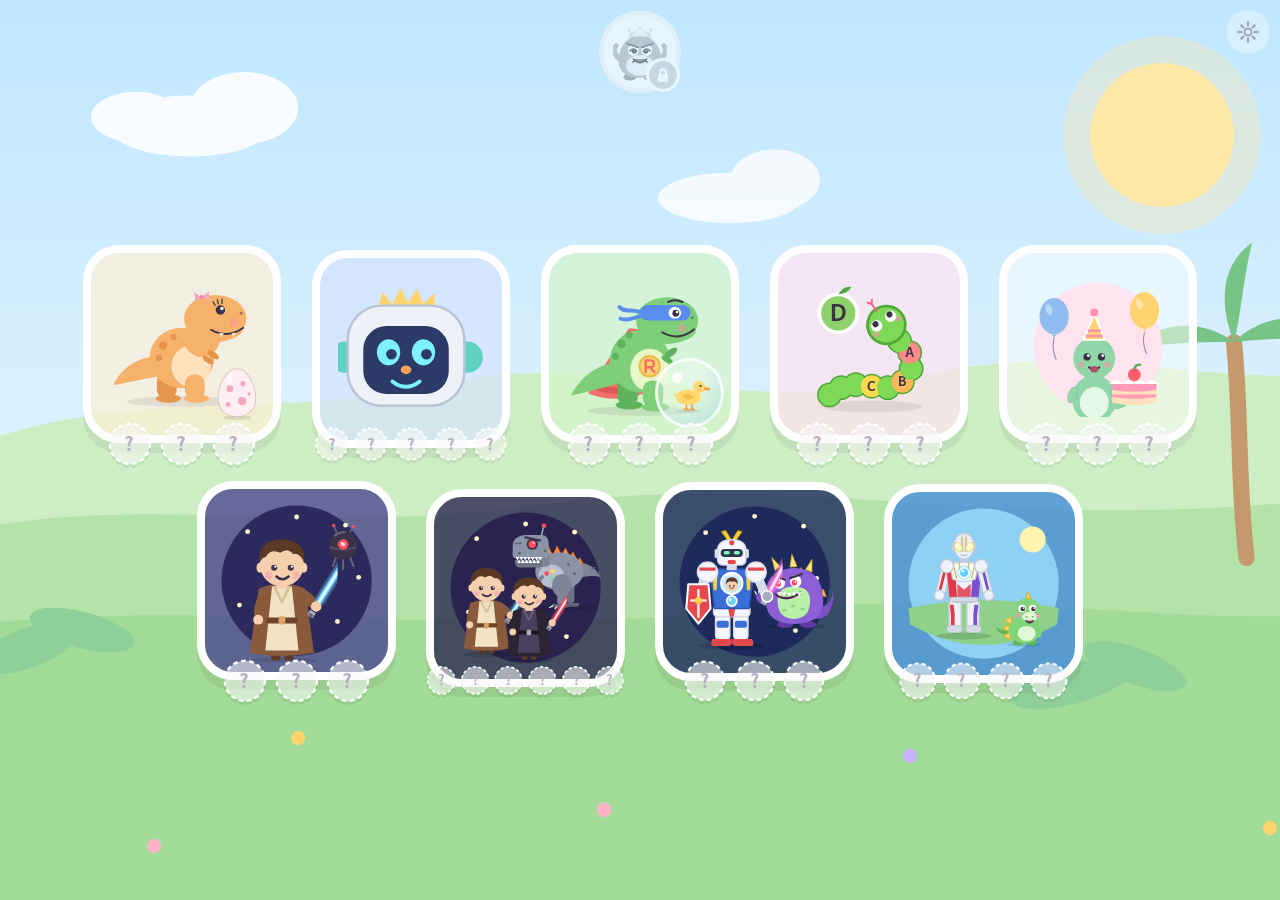
==== commit ffb850f6: "Add 光之巨人 Luca rescue game (Starters W- + R-controlled vowels, gain-only lights) - Original light-gia" ====
--- a/index.html
+++ b/index.html
@@ -20,6 +20,7 @@
   <link rel="stylesheet" href="css/jedi.css">
   <link rel="stylesheet" href="css/mecha.css">
   <link rel="stylesheet" href="css/robo.css">
+  <link rel="stylesheet" href="css/light.css">
 </head>
 <body data-screen="menu">
   <div id="scene">
@@ -36,6 +37,7 @@
       <div class="card-wrap"><button id="go-jedi" class="choose" aria-label="Jedi Luca"></button><div class="stickers" data-game="jedi"></div></div>
       <div class="card-wrap"><button id="go-mecha" class="choose" aria-label="Jedi + Sith 大戰 Mecha-Rex"></button><div class="stickers" data-game="mecha"></div></div>
       <div class="card-wrap"><button id="go-robo" class="choose" aria-label="機甲 Luca 出擊"></button><div class="stickers" data-game="robo"></div></div>
+      <div class="card-wrap"><button id="go-light" class="choose" aria-label="光之巨人 Luca 救援隊"></button><div class="stickers" data-game="light"></div></div>
       <!-- 秘密短片：集齊英雄 + Super Rex 6 張貼紙先開到 -->
       <button id="go-boss" class="locked" aria-label="秘密短片"></button>
     </div>
@@ -120,6 +122,18 @@
       <button id="robo-again" aria-label="返主選單"></button>
     </div>
 
+    <!-- 光之巨人 Luca 救援隊（英文：Starters R&W Part 3 W-controlled + R-controlled vowels；冇打交、光能量只加唔扣） -->
+    <div id="light-screen">
+      <div id="light-bg"></div>
+      <div id="lg-mama"></div>
+      <div id="lg-baby"></div>
+      <div id="lg-hero"></div>
+      <div id="light-meter" hidden></div>
+      <div id="light-hud"></div>
+      <div id="light-play"></div>
+      <button id="light-again" aria-label="返主選單"></button>
+    </div>
+
     <!-- 開始畫面：揀恐龍（撳邊隻就開始，同時解鎖聲音） -->
     <div id="start-screen">
       <button id="picker-home" class="home-btn" aria-label="返主選單"></button>
@@ -208,6 +222,14 @@
       </section>
 
       <section>
+        <h3>光之巨人英文記錄（第一下就啱 / 次數）</h3>
+        <table class="stats"><thead><tr><th>字</th><th>✓✗ 句子</th><th>光球</th><th>砌字</th><th>似 cow / bowl</th></tr></thead><tbody id="p-light-stats"></tbody></table>
+        <div class="row" id="p-light-info"></div>
+        <p class="note">跟 Yorkland Part 3 W-controlled（cow / new / bowl / prawn）+ R-controlled（horse / arm / bird / skirt）。「✓✗ 句子」有陷阱圖（杯 ≠ bowl、裙 ≠ skirt、腳 ≠ arm、蟹 ≠ prawn、舊梳化 ≠ new、綠色 ≠ brown）；「光球」= 聽字揀 ow / ew / aw 或 or / ar / ir；「砌字」★ = 工作紙 8 個字（第一下就啱 2 次之前排先），多一粒干擾字母；「似 cow / bowl」= ow 嘅兩個音（brown / owl 似 cow；snow / yellow 似 bowl）。冇扣血：第一下就啱先加一粒光，答錯要聽多次先畀再撳；一關光儲滿 = 金勳章，四關都金 = 金色貼紙。</p>
+        <div class="row"><button id="p-light-reset" class="danger">重設光之巨人記錄</button></div>
+      </section>
+
+      <section>
         <h3>ABC 貪食蛇</h3>
         <div class="row">下一局字母 <select id="p-snake-group"></select>　字款 <select id="p-snake-mode"></select></div>
         <div class="row" id="p-snake-info"></div>
@@ -218,7 +240,7 @@
       <section>
         <h3>短片同貼紙簿</h3>
         <div class="row" id="p-stickers"></div>
-        <p class="note">每個 game 3 個結局（英雄 5 個）：未睇過嘅先出（全部睇到），之後隨機。睇完新結局攞貼紙；主選單撳貼紙可以再睇。英雄 3 張 + Super Rex 3 張 → 主選單頂嘅秘密短片解鎖（貪食蛇 / 派對 / Jedi / Mecha-Rex / 機甲貼紙唔計）。</p>
+        <p class="note">每個 game 3 個結局（英雄 5 個）：未睇過嘅先出（全部睇到），之後隨機。睇完新結局攞貼紙；主選單撳貼紙可以再睇。英雄 3 張 + Super Rex 3 張 → 主選單頂嘅秘密短片解鎖（貪食蛇 / 派對 / Jedi / Mecha-Rex / 機甲 / 光之巨人貼紙唔計）。光之巨人第 4 張金色貼紙要四關都攞金勳章先有。</p>
         <div class="row"><select id="p-video"></select> <button id="p-video-play">▶ 播</button></div>
         <div class="row"><button id="p-stickers-reset" class="danger">重設貼紙簿</button></div>
       </section>
@@ -258,6 +280,7 @@
   <script src="js/jedi-words.js"></script>
   <script src="js/mecha-words.js"></script>
   <script src="js/robo-words.js"></script>
+  <script src="js/light-words.js"></script>
   <script src="js/voices.js"></script>
   <script src="js/art.js"></script>
   <script src="js/audio.js"></script>
@@ -268,6 +291,7 @@
   <script src="js/jedi-art.js"></script>
   <script src="js/mecha-art.js"></script>
   <script src="js/robo-art.js"></script>
+  <script src="js/light-art.js"></script>
   <script src="js/endings-art.js"></script>
   <script src="js/rewards.js"></script>
   <script src="js/hero.js"></script>
@@ -277,6 +301,7 @@
   <script src="js/jedi.js"></script>
   <script src="js/mecha.js"></script>
   <script src="js/robo.js"></script>
+  <script src="js/light.js"></script>
   <script src="js/boss.js"></script>
   <script src="js/game.js"></script>
 </body>
--- a/css/light.css
+++ b/css/light.css
@@ -0,0 +1,297 @@
+/* 光之巨人 Luca 救援隊（英文） */
+
+/* ---------- 主選單：9 張卡 = 5 + 4（直向 3 + 3 + 3） ---------- */
+#menu-screen { grid-template-columns: repeat(10, calc(var(--card) / 2 + 1.2vw)); --card: min(15.5vw, 31vh); }
+#menu-screen .card-wrap:nth-child(5) { grid-column: span 2; }
+#menu-screen .card-wrap:nth-child(6) { grid-column: 2 / span 2; }
+@media (orientation: portrait) {
+  #menu-screen { grid-template-columns: repeat(6, calc(var(--card) / 2 + 1.5vw)); --card: min(28vw, 18.5vh); }
+  #menu-screen .card-wrap:nth-child(6), #menu-screen .card-wrap:nth-child(7) { grid-column: span 2; }
+}
+#go-light { background: rgba(70,140,220,.8); animation-delay: -1.6s; }
+#go-light .choose-art { margin: -6%; width: 112%; height: 112%; }
+.stickers[data-game="light"] { gap: calc(var(--card) * .02); }
+.stickers[data-game="light"] .stk { width: calc(var(--card) * .2); }
+
+/* ---------- 畫面 ---------- */
+#light-screen { position: absolute; inset: 0; z-index: 10; display: none; overflow: hidden; }
+body[data-screen="light"] #light-screen { display: block; }
+#light-bg { position: absolute; inset: 0; transition: filter 1s; }
+#light-bg svg { width: 100%; height: 100%; display: block; }
+body.light-night #light-bg { filter: brightness(.3) saturate(.5) hue-rotate(200deg); }
+
+#lg-hero { position: absolute; z-index: 5; left: 1vw; bottom: 4vh; height: 62vh; aspect-ratio: 200 / 260; visibility: hidden;
+  --lg-a: #e03a4a; --lg-b: #7a4fd0; --glow: 0;
+  transition: left .7s, bottom .7s, height .7s, filter .6s; }
+#lg-hero.in { visibility: visible; }
+#lg-hero svg { width: 100%; height: 100%; display: block; overflow: visible; }
+#lg-hero.t-multi { --lg-a: #e03a4a; --lg-b: #7a4fd0; }
+#lg-hero.t-power { --lg-a: #e03a4a; --lg-b: #b8283a; }
+#lg-hero.t-sky   { --lg-a: #9a6ae8; --lg-b: #6a3fc8; }
+#lg-hero.gold    { --lg-a: #ffc93e; --lg-b: #f0a800; --lg-timer: #fff6c8; }
+#lg-hero .lg-timer-glow { opacity: calc(.2 + var(--glow) * .5); transform-box: fill-box; transform-origin: center; transform: scale(calc(1 + var(--glow) * .3)); transition: opacity .5s, transform .5s; }
+#lg-hero.super svg { filter: drop-shadow(0 0 18px #ffe680) drop-shadow(0 0 6px #fff) brightness(1.08); }
+#lg-hero.super .lg-timer, #lg-hero.super .lg-timer-glow { fill: #ffe680; }
+
+#light-play { position: absolute; z-index: 6; left: 30vw; right: 2vw; top: 64px; bottom: 3vh; display: flex; flex-direction: column; align-items: center; justify-content: center; gap: 3vh; }
+body.light-home #light-play { left: 25vw; right: 27vw; }
+#light-hud { position: absolute; z-index: 7; top: max(12px, env(safe-area-inset-top)); left: 50%; translate: -50% 0; display: flex; align-items: center; gap: 1.2vmin; pointer-events: none; }
+#light-meter { position: absolute; z-index: 8; top: max(12px, env(safe-area-inset-top)); left: max(12px, env(safe-area-inset-left)); display: flex; gap: .8vmin; padding: .8vmin 1.2vmin; border-radius: 2vmin; background: rgba(28,60,110,.35); pointer-events: none; }
+#light-meter[hidden] { display: none; }
+
+#lg-baby { position: absolute; z-index: 4; right: 3vw; bottom: 4vh; height: 28vh; aspect-ratio: 160 / 150; display: none; transition: right .9s cubic-bezier(.3,1.2,.5,1); }
+#lg-mama { position: absolute; z-index: 3; right: -50vh; bottom: 4vh; height: 42vh; aspect-ratio: 160 / 150; display: none; transition: right 1s cubic-bezier(.3,1.2,.5,1); }
+body.light-home #lg-baby, body.light-home #lg-mama { display: block; }
+#lg-baby svg, #lg-mama svg { width: 100%; height: 100%; display: block; overflow: visible; }
+
+@media (orientation: portrait) {
+  #lg-hero { left: 3vw; top: 76px; bottom: auto; height: 26vh; }
+  #lg-baby { right: 3vw; top: 90px; bottom: auto; height: 18vh; }
+  #lg-mama { top: 76px; bottom: auto; height: 24vh; }
+  #light-play, body.light-home #light-play { left: 3vw; right: 3vw; top: calc(84px + 26vh + 9vmin); bottom: 3vh; }
+  #light-hud { top: calc(80px + 26vh); }
+}
+
+/* ---------- 光之巨人動作 ---------- */
+.lg-arm { transform-box: view-box; transform-origin: 136px 104px; transition: transform .4s; }
+.lg-arm-l { transform-box: view-box; transform-origin: 64px 104px; transition: transform .4s; }
+#lg-hero.in { animation: lgin 1.2s cubic-bezier(.2,.9,.3,1.2) both; }
+#lg-hero svg { animation: lgidle 2.8s ease-in-out infinite; }
+@keyframes lgin { from { transform: scale(.05) translateY(20%); filter: brightness(4) drop-shadow(0 0 30px #fff); } 60% { filter: brightness(2) drop-shadow(0 0 20px #fff); } }
+@keyframes lgidle { 50% { transform: translateY(-1.2vh); } }
+.lg-eyes { animation: lgeyes 3.2s ease-in-out infinite; }
+@keyframes lgeyes { 0%, 92%, 100% { opacity: 1; } 96% { opacity: .55; } }
+#lg-hero.lg-beam .lg-arm { transform: rotate(-110deg); }
+#lg-hero.charge .lg-timer { animation: lgcharge .6s ease-out; transform-box: fill-box; transform-origin: center; }
+@keyframes lgcharge { 40% { transform: scale(1.6); filter: drop-shadow(0 0 10px #fff); } }
+#lg-hero.t-pose-sky svg { animation: lgsky 1.2s ease-in-out; }
+@keyframes lgsky { 40% { transform: translateY(-14vh) rotate(-8deg); } }
+#lg-hero.t-pose-sky .lg-arm, #lg-hero.t-pose-sky .lg-arm-l { transform: rotate(0); }
+#lg-hero.t-pose-sky .lg-arm { transform: rotate(-150deg); }
+#lg-hero.t-pose-power .lg-arm { transform: rotate(-80deg); }
+#lg-hero.t-pose-power .lg-arm-l { transform: rotate(80deg); }
+#lg-hero.t-pose-power svg { animation: lgpower 1.2s ease-in-out; }
+@keyframes lgpower { 30%, 70% { transform: scale(1.08); } }
+#lg-hero.t-pose-multi svg { animation: lgmulti 1.2s ease-in-out; }
+@keyframes lgmulti { 50% { transform: scaleX(-1) translateY(-3vh); } }
+#lg-hero.fly { left: 30vw; bottom: 26vh; }
+#lg-hero.fly svg { animation: lgfly 1.4s ease-in-out infinite; }
+@keyframes lgfly { 50% { transform: translateY(-2vh) rotate(4deg); } }
+#lg-hero.fly .lg-arm { transform: rotate(-160deg); }
+#lg-hero.fly .lg-arm-l { transform: rotate(160deg); }
+#lg-hero.cheer svg { animation: jlcheer .6s ease-in-out infinite; }
+#lg-hero.cheer .lg-arm { transform: rotate(-140deg); }
+#lg-hero.cheer .lg-arm-l { transform: rotate(140deg); }
+#lg-hero.wave .lg-arm { animation: lgwave 1.2s ease-in-out infinite; }
+@keyframes lgwave { 0%, 100% { transform: rotate(-120deg); } 50% { transform: rotate(-160deg); } }
+@media (orientation: portrait) { #lg-hero.fly { left: 36vw; top: 70px; bottom: auto; } }
+
+/* ---------- BB 怪獸 + 媽媽 ---------- */
+#lg-baby.enter svg { animation: lgbabyin .9s cubic-bezier(.2,.9,.3,1.2) both; }
+@keyframes lgbabyin { from { transform: translateX(40vw); } }
+#lg-baby.cry .bm-tear { animation: lgtear 1.2s ease-in infinite; }
+#lg-baby.cry .bm-tear.t2 { animation-delay: .6s; }
+@keyframes lgtear { from { transform: translateY(0); opacity: 1; } to { transform: translateY(24px); opacity: 0; } }
+#lg-baby.cry svg { animation: lgsob 1.6s ease-in-out infinite; }
+@keyframes lgsob { 50% { transform: translateY(2%) scaleY(.97); } }
+#lg-baby.hop svg { animation: bbhop .5s ease-in-out 2; }
+#lg-baby.hug { right: calc(1vw + 34vh); }
+#lg-baby.hug svg, #lg-mama.enter svg { animation: jlcheer .6s ease-in-out infinite; }
+#lg-mama.enter { right: 1vw; }
+#lg-baby.leave, #lg-mama.leave { right: -60vh; }
+@media (orientation: portrait) { #lg-baby.hug { right: calc(3vw + 22vh); } }
+
+/* ---------- HUD：光格 / 屋仔 / 光球 / 光之橋 / 腳印 ---------- */
+.lg-cell { width: 5.6vmin; display: block; }
+.lg-cell svg { width: 100%; display: block; opacity: .28; filter: grayscale(1); transition: opacity .3s, filter .3s; }
+.lg-cell.in { animation: lgcellin .4s cubic-bezier(.3,1.6,.5,1) both; }
+@keyframes lgcellin { from { transform: scale(0); } }
+.lg-cell.on svg { opacity: 1; filter: drop-shadow(0 0 8px #ffe680); }
+.lg-cell.on { animation: lgcellon .6s cubic-bezier(.3,1.6,.5,1); }
+@keyframes lgcellon { 40% { transform: scale(1.6) rotate(20deg); } }
+#light-meter.perfect { animation: lgperfect 1.4s ease-out; }
+@keyframes lgperfect { 30% { transform: scale(1.18); box-shadow: 0 0 30px #ffd23e; background: rgba(255,210,62,.55); } }
+.lg-spark { position: fixed; z-index: 40; width: 5vh; height: 5vh; border-radius: 50%; pointer-events: none;
+  background: radial-gradient(circle, #fff 0 25%, #ffe680 45%, rgba(255,210,62,0) 72%); box-shadow: 0 0 18px #ffe680; }
+
+#light-hud .lg-house { width: 7.5vmin; }
+#light-hud .lg-house svg { width: 100%; display: block; }
+.lg-house .lg-win { fill: #3b3a52; transition: fill .4s; }
+.lg-house.lit .lg-win { fill: #ffe680; }
+.lg-house.lit svg { filter: drop-shadow(0 0 8px #ffe680); animation: bbon .6s cubic-bezier(.3,1.6,.5,1); }
+#light-hud.sockets i { width: 7.5vmin; height: 7.5vmin; border-radius: 50%; border: .6vmin dashed rgba(255,255,255,.8); display: grid; place-items: center; background: rgba(28,60,110,.2); }
+#light-hud.sockets i svg { width: 100%; display: block; }
+#light-hud.sockets i.on { border-color: transparent; background: none; animation: bbon .6s cubic-bezier(.3,1.6,.5,1); }
+#light-hud.bridge { gap: 0; align-items: flex-end; padding-top: 7vmin; }
+#light-hud.bridge .lg-cliff { width: 6vmin; height: 5vmin; background: #9c8a7a; border-radius: 1vmin 0 0 0; border-top: 1vmin solid #7fc47a; }
+#light-hud.bridge .lg-cliff.r { border-radius: 0 1vmin 0 0; }
+#light-hud.bridge i { width: 11vmin; height: 2.6vmin; margin-bottom: 2.4vmin; border: .5vmin dashed rgba(255,255,255,.85); border-radius: .6vmin; }
+#light-hud.bridge i.on { border: none; background: linear-gradient(90deg, #fff6c8, #ffe680, #9fd3ff); box-shadow: 0 0 14px #ffe680; animation: segon .5s ease-out; }
+#light-hud .lg-minibus { position: absolute; left: 0; top: 0; width: 10vmin; transition: left 1.8s ease-in-out; }
+#light-hud .lg-minibus svg { width: 100%; display: block; }
+#light-hud .lg-minibus.go { left: calc(100% - 10vmin); }
+#light-hud.steps { gap: 1vmin; }
+#light-hud .lg-step { width: 5.5vmin; }
+#light-hud .lg-step svg { width: 100%; display: block; opacity: .3; filter: grayscale(1); transition: opacity .3s, filter .3s; }
+#light-hud .lg-step.on svg { opacity: 1; filter: none; }
+#light-hud .lg-step.on { animation: bbon .5s cubic-bezier(.3,1.6,.5,1); }
+#light-hud .lg-cave { width: 10vmin; margin-left: 1vmin; }
+#light-hud .lg-cave svg { width: 100%; display: block; }
+
+/* ---------- 共用 ---------- */
+#light-play .holo-text, #light-play .wcard, #light-play .sp-slot, #light-play .crystal, #light-play .lg-word, #light-play .ob-txt, #light-play .tb-txt, #light-play .sc-txt { font-family: "Andika", system-ui, sans-serif; font-weight: 700; }
+#light-play button { touch-action: manipulation; -webkit-tap-highlight-color: transparent; }
+#light-play .wiggle { animation: partwiggle .6s ease-in-out; }
+#light-play .fade { opacity: .2; transition: opacity .35s; pointer-events: none; }
+#light-play .hint { animation: jdhint 1.4s ease-in-out infinite; }
+#light-play .crystal.hint { animation: chint 1.2s ease-in-out infinite; }
+#light-play .holo { background: rgba(28,60,110,.35); }
+#light-play.in-home .holo-pic { height: 24vh; }
+#light-play.in-home .holo-text { font-size: clamp(24px, 6vh, 64px); }
+#light-play.in-home .tx { width: 14vh; height: 14vh; }
+#light-play.mode-spell .sp-slots { gap: 1.4vh; }
+#light-play.mode-spell .sp-slot { width: 9.5vh; }
+#light-play.mode-spell .crystal { width: 13vh; height: 15.6vh; }
+#light-play.mode-spell .sp-crystals { gap: 3vh; }
+#light-play .sp-slot.team { color: var(--c); text-shadow: 0 0 16px var(--c), 0 0 4px #fff; border-bottom-color: var(--c); }
+#light-play .lg-word, #light-play .sp-slot, #light-play .holo-text { text-shadow: 0 0 10px rgba(28,60,110,.9), 0 3px 0 rgba(0,0,0,.3); }
+
+/* ---------- 揀 Type ---------- */
+.lg-types { display: flex; gap: 4vh; }
+.lg-typebtn { position: relative; width: 22vh; height: 34vh; padding: 1vh 1vh 6vh; border: 6px solid #fff; border-radius: 26px; background: rgba(255,255,255,.75); box-shadow: 0 8px 0 rgba(0,0,0,.18); animation: cardin .45s cubic-bezier(.3,1.6,.5,1) both; }
+.lg-typebtn.t-sky { background: linear-gradient(#d8c7ff, #fff); }
+.lg-typebtn.t-power { background: linear-gradient(#ffc2c7, #fff); }
+.lg-typebtn.t-multi { background: linear-gradient(#ffc2c7, #d8c7ff); }
+.lg-typebtn .tb-art { position: absolute; inset: 1vh 1vh 6vh; pointer-events: none; }
+.lg-typebtn .tb-art svg { width: 100%; height: 100%; display: block; }
+.lg-typebtn .tb-txt { position: absolute; left: 0; right: 0; bottom: 1vh; font-size: clamp(22px, 5vh, 54px); color: #3b3247; pointer-events: none; }
+.lg-typebtn.right { animation: cardright .6s ease-out; }
+.lg-typebtn:active { transform: scale(.95); }
+@media (orientation: portrait) { .lg-typebtn { width: 28vw; height: 40vw; } .lg-types { gap: 3vw; } }
+
+/* ---------- ② 光球：字 + 空位 ---------- */
+.lg-wordwrap { display: flex; align-items: center; gap: 4vh; }
+.lg-wordwrap.in { animation: holoin .5s ease-out both; }
+.lg-pic { height: 30vh; aspect-ratio: 200 / 170; background: #fff; border-radius: 20px; padding: 1.4vh; box-shadow: 0 0 22px rgba(255,230,128,.6); }
+.lg-pic svg { width: 100%; height: 100%; display: block; }
+.lg-pic.yay { animation: yay .7s cubic-bezier(.3,1.6,.5,1); }
+.lg-word { display: flex; align-items: flex-end; font-size: clamp(40px, 12vh, 130px); line-height: 1; color: #fff; }
+.lg-gap { min-width: 1.4em; margin: 0 .06em; text-align: center; border-bottom: 1.2vh solid #fff; color: var(--c, #ffe680); text-shadow: 0 0 16px var(--c, #ffe680), 0 0 4px #fff !important; }
+.lg-gap:empty::after { content: "\00a0"; }
+.lg-gap.filled { animation: fixed .6s cubic-bezier(.3,1.6,.5,1); }
+.lg-orbs { display: flex; gap: 3vh; }
+.lg-orbbtn { position: relative; width: 17vh; height: 17vh; padding: 0; border: none; background: none; animation: cardin .45s cubic-bezier(.3,1.6,.5,1) both; }
+.lg-orbbtn .ob-art { position: absolute; inset: 0; pointer-events: none; }
+.lg-orbbtn .ob-art svg { width: 100%; height: 100%; display: block; }
+.lg-orbbtn .ob-txt { position: relative; font-size: clamp(30px, 8vh, 86px); color: #1e1b4b; text-shadow: 0 0 6px #fff; pointer-events: none; }
+.lg-orbbtn.right { animation: cardright .6s ease-out; }
+.lg-orbbtn:active { transform: scale(.94); }
+#light-play.in-home .lg-pic { height: 22vh; }
+#light-play.in-home .lg-word { font-size: clamp(32px, 9vh, 96px); }
+#light-play.in-home .lg-wordwrap { flex-direction: column; gap: 2vh; }
+#light-play.in-home .lg-orbbtn { width: 13vh; height: 13vh; }
+
+/* ---------- ④ ow 似 cow 定似 bowl ---------- */
+.lg-ow { color: #fff; }
+.lg-ow.s-cow { color: #ffb347; text-shadow: 0 0 16px #ff8a3d, 0 0 4px #fff !important; }
+.lg-ow.s-bowl { color: #8fe4ff; text-shadow: 0 0 16px #3b9fe8, 0 0 4px #fff !important; }
+.lg-sorts { display: flex; gap: 4vh; }
+.lg-sortcard { width: 21vh; padding: 1.2vh; border: 6px solid #fff; border-radius: 22px; background: #fff; box-shadow: 0 8px 0 rgba(0,0,0,.18); display: flex; flex-direction: column; align-items: center; gap: .6vh; animation: cardin .4s cubic-bezier(.3,1.6,.5,1) both; }
+.lg-sortcard.s-cow { border-color: #ffb347; }
+.lg-sortcard.s-bowl { border-color: #8fe4ff; }
+.lg-sortcard .sc-pic { width: 100%; aspect-ratio: 200 / 170; pointer-events: none; }
+.lg-sortcard .sc-pic svg { width: 100%; height: 100%; display: block; }
+.lg-sortcard .sc-txt { font-size: clamp(26px, 6.5vh, 70px); line-height: 1; color: #3b3247; pointer-events: none; }
+.lg-sortcard.s-cow .sc-txt b { color: #ff8a3d; }
+.lg-sortcard.s-bowl .sc-txt b { color: #2a7fc4; }
+.lg-sortcard.right { animation: cardright .6s ease-out; }
+.lg-sortcard:active { transform: scale(.95); }
+@media (orientation: portrait) {
+  .lg-wordwrap { flex-direction: column; gap: 2vh; }
+  .lg-pic, #light-play.in-home .lg-pic { height: 20vh; }
+  .lg-orbbtn, #light-play.in-home .lg-orbbtn { width: 22vw; height: 22vw; }
+  .lg-orbs { gap: 3vw; }
+  .lg-sortcard { width: 34vw; }
+  #light-play.mode-spell .crystal { width: min(11vh, 14vw); height: min(13vh, 16.8vw); font-size: min(9vh, 11vw); }
+  #light-play.mode-spell .sp-crystals { gap: 1.6vw; height: 18vh; }
+  #light-play.mode-spell .sp-slot { width: 7vh; }
+}
+
+/* ---------- 變身閃光 / 光束 ---------- */
+.lg-flash { position: absolute; inset: 0; z-index: 20; pointer-events: none; background: radial-gradient(circle at 18% 60%, #fff 0 10%, rgba(255,246,200,.85) 30%, rgba(255,246,200,0) 70%); animation: lgflash .9s ease-out forwards; }
+@keyframes lgflash { from { opacity: 1; } to { opacity: 0; } }
+.lg-ray { position: fixed; z-index: 30; height: 3.4vh; margin-top: -1.7vh; border-radius: 2vh; transform-origin: 0 50%; pointer-events: none;
+  background: linear-gradient(90deg, #fff, #9fd3ff 40%, #ffe680); box-shadow: 0 0 22px #9fd3ff, inset 0 0 0 .7vh rgba(255,255,255,.7); animation: mxbeam .9s ease-out forwards; }
+
+/* ---------- 結局 ---------- */
+body.light-battle #light-play { visibility: hidden; }
+#light-again {
+  position: absolute; z-index: 12; left: 50%; top: 40%;
+  width: 140px; height: 140px; margin: -70px 0 0 -70px;
+  border-radius: 50%; border: 7px solid #fff;
+  background: radial-gradient(circle at 35% 30%, #a6e3a0, #6cc067 60%, #52a64e);
+  padding: 26px; opacity: 0; pointer-events: none; transition: opacity 1s;
+}
+#light-again svg { width: 100%; height: 100%; display: block; }
+body.light-done #light-again { opacity: 1; pointer-events: auto; }
+
+/* 巴士 */
+.lg-bus { position: absolute; z-index: 9; right: 8vw; top: 32vh; width: 36vh; cursor: pointer;
+  transform: translateY(calc(var(--lift, 0) * -5vh)) rotate(calc(16deg - var(--lift, 0) * 5deg)); transition: transform .5s cubic-bezier(.3,1.5,.5,1), top 1s ease-in-out; }
+.lg-bus svg { width: 100%; display: block; pointer-events: none; }
+.lg-bus.fall { animation: lgfall .9s ease-in both; }
+@keyframes lgfall { from { top: -40vh; } }
+.lg-bus.safe { top: 66vh; transform: none; }
+.lg-bus.tap-hint { animation: jdhint 1.1s ease-in-out infinite; }
+@media (orientation: portrait) { .lg-bus { width: 44vw; top: 44vh; } .lg-bus.safe { top: 70vh; } }
+
+/* 火山 + 雨雲 */
+.lg-volcano { position: absolute; z-index: 4; right: 3vw; bottom: 2vh; width: 52vh; }
+.lg-volcano svg { width: 100%; display: block; }
+.lg-cloud { position: absolute; z-index: 9; width: 22vh; cursor: pointer; animation: cardin .45s cubic-bezier(.3,1.6,.5,1) both, cfloat 2.4s ease-in-out infinite; }
+.lg-cloud svg { width: 100%; display: block; pointer-events: none; }
+.lg-cloud.tap-hint { animation: jdhint 1.1s ease-in-out infinite; }
+.lg-cloud.raining { animation: none; pointer-events: none; }
+.lg-cloud.raining::after { content: ""; position: absolute; left: 18%; right: 18%; top: 80%; height: 16vh;
+  background: repeating-linear-gradient(100deg, transparent 0 14px, rgba(111,190,255,.9) 14px 18px); animation: lgrain .4s linear infinite; }
+@keyframes lgrain { from { background-position: 0 0; } to { background-position: -18px 40px; } }
+.lg-cloud.gone { opacity: 0; transition: opacity 1s; }
+@media (orientation: portrait) { .lg-volcano { width: 70vw; } .lg-cloud { width: 26vw; } }
+
+/* 大廈 */
+.lg-bld { position: absolute; z-index: 4; bottom: 3vh; width: 13vh; cursor: pointer; filter: brightness(.35) grayscale(.5); transition: filter .6s; animation: cardin .45s cubic-bezier(.3,1.6,.5,1) both; }
+.lg-bld svg { width: 100%; display: block; pointer-events: none; }
+.lg-bld.tap-hint { animation: jdhint 1.1s ease-in-out infinite; filter: brightness(.6) grayscale(.3); }
+.lg-bld.lit { filter: drop-shadow(0 0 18px #ffe680) brightness(1.05); }
+@media (orientation: portrait) { .lg-bld { width: 20vw; } }
+.lg-fireworks { position: absolute; inset: 0; z-index: 2; pointer-events: none; }
+.lg-fireworks i { position: absolute; width: 22vh; height: 22vh; margin: -11vh 0 0 -11vh; border-radius: 50%; opacity: 0;
+  background: radial-gradient(circle, transparent 0 30%, var(--fc) 32% 36%, transparent 38% 52%, var(--fc) 54% 57%, transparent 60%);
+  animation: lgfire 1.4s ease-out infinite; }
+.lg-fireworks i:nth-child(1) { left: 22%; top: 22%; --fc: #ff8fb8; }
+.lg-fireworks i:nth-child(2) { left: 52%; top: 14%; --fc: #ffe680; animation-delay: .35s; }
+.lg-fireworks i:nth-child(3) { left: 78%; top: 26%; --fc: #9fd3ff; animation-delay: .7s; }
+.lg-fireworks i:nth-child(4) { left: 38%; top: 36%; --fc: #b3ecc0; animation-delay: 1.05s; }
+.lg-fireworks i:nth-child(5) { left: 66%; top: 40%; --fc: #c7a3ff; animation-delay: .5s; }
+.lg-fireworks i:nth-child(6) { left: 88%; top: 12%; --fc: #ffb347; animation-delay: .9s; }
+@keyframes lgfire { from { transform: scale(.1); opacity: 1; } 70% { opacity: 1; } to { transform: scale(1.2); opacity: 0; } }
+
+/* 金色：星星 + 彩虹 */
+.lg-star { position: absolute; z-index: 9; width: 12vh; cursor: pointer; animation: cardin .45s cubic-bezier(.3,1.6,.5,1) both, cfloat 2.2s ease-in-out infinite; }
+.lg-star svg { width: 100%; display: block; pointer-events: none; }
+.lg-star.tap-hint { animation: jdhint 1.1s ease-in-out infinite; }
+.lg-star.got { animation: lgstargot .7s ease-out forwards; pointer-events: none; }
+@keyframes lgstargot { 40% { transform: scale(1.6); } to { transform: scale(.2) translateY(-20vh); opacity: 0; } }
+.lg-rainbow { position: absolute; z-index: 1; left: 50%; top: 4vh; width: 84vw; translate: -50% 0; animation: lgrainbow 1.4s ease-out both; }
+.lg-rainbow svg { width: 100%; display: block; }
+@keyframes lgrainbow { from { opacity: 0; transform: scale(.6) translateY(10vh); } }
+@media (orientation: portrait) { .lg-star { width: 20vw; } }
+
+/* BB 怪獸搵返媽媽：心心 */
+.lg-hearts { position: absolute; z-index: 9; right: 12vw; bottom: 30vh; width: 20vh; height: 30vh; pointer-events: none; }
+.lg-hearts i { position: absolute; bottom: 0; font-style: normal; animation: lgheart 2s ease-out infinite; opacity: 0; }
+.lg-hearts i::before { content: "♥"; font-size: 6vh; color: #ff6b9a; text-shadow: 0 0 8px #fff; }
+.lg-hearts i:nth-child(1) { left: 0; } .lg-hearts i:nth-child(2) { left: 25%; animation-delay: .4s; } .lg-hearts i:nth-child(3) { left: 50%; animation-delay: .8s; }
+.lg-hearts i:nth-child(4) { left: 75%; animation-delay: 1.2s; } .lg-hearts i:nth-child(5) { left: 40%; animation-delay: 1.6s; }
+@keyframes lgheart { from { transform: translateY(0) scale(.6); opacity: 1; } to { transform: translateY(-26vh) scale(1.2); opacity: 0; } }
+@media (orientation: portrait) { .lg-hearts { top: 84px; bottom: auto; right: 20vw; } }
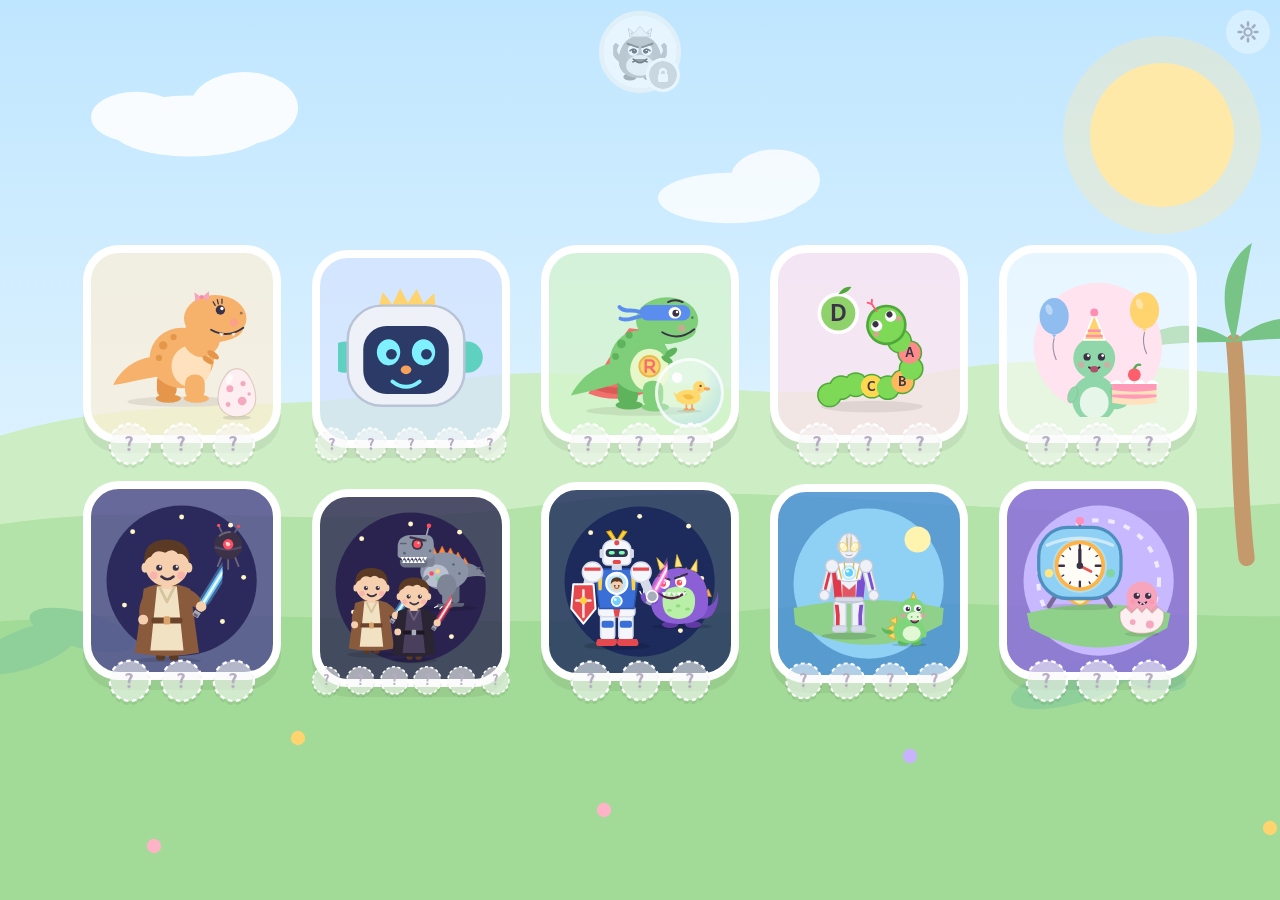
==== commit 42c2261b: "Add 恐龍時光機 dino time machine game (單元六 Chinese words: listen, picture-to-word, build; gain-only fossi" ====
--- a/index.html
+++ b/index.html
@@ -21,6 +21,7 @@
   <link rel="stylesheet" href="css/mecha.css">
   <link rel="stylesheet" href="css/robo.css">
   <link rel="stylesheet" href="css/light.css">
+  <link rel="stylesheet" href="css/time.css">
 </head>
 <body data-screen="menu">
   <div id="scene">
@@ -38,6 +39,7 @@
       <div class="card-wrap"><button id="go-mecha" class="choose" aria-label="Jedi + Sith 大戰 Mecha-Rex"></button><div class="stickers" data-game="mecha"></div></div>
       <div class="card-wrap"><button id="go-robo" class="choose" aria-label="機甲 Luca 出擊"></button><div class="stickers" data-game="robo"></div></div>
       <div class="card-wrap"><button id="go-light" class="choose" aria-label="光之巨人 Luca 救援隊"></button><div class="stickers" data-game="light"></div></div>
+      <div class="card-wrap"><button id="go-time" class="choose" aria-label="恐龍時光機"></button><div class="stickers" data-game="time"></div></div>
       <!-- 秘密短片：集齊英雄 + Super Rex 6 張貼紙先開到 -->
       <button id="go-boss" class="locked" aria-label="秘密短片"></button>
     </div>
@@ -134,6 +136,19 @@
       <button id="light-again" aria-label="返主選單"></button>
     </div>
 
+    <!-- 恐龍時光機（廣東話：單元六：其他；聽字揀卡 / 睇圖揀字 / 砌詞；化石只加唔扣） -->
+    <div id="time-screen">
+      <div id="time-bg"></div>
+      <div id="tm-mama"></div>
+      <div id="tm-baby"></div>
+      <div id="tm-machine"></div>
+      <div id="tm-pal"></div>
+      <div id="time-meter" hidden></div>
+      <div id="time-hud"></div>
+      <div id="time-play"></div>
+      <button id="time-again" aria-label="返主選單"></button>
+    </div>
+
     <!-- 開始畫面：揀恐龍（撳邊隻就開始，同時解鎖聲音） -->
     <div id="start-screen">
       <button id="picker-home" class="home-btn" aria-label="返主選單"></button>
@@ -227,6 +242,14 @@
         <div class="row" id="p-light-info"></div>
         <p class="note">跟 Yorkland Part 3 W-controlled（cow / new / bowl / prawn）+ R-controlled（horse / arm / bird / skirt）。「✓✗ 句子」有陷阱圖（杯 ≠ bowl、裙 ≠ skirt、腳 ≠ arm、蟹 ≠ prawn、舊梳化 ≠ new、綠色 ≠ brown）；「光球」= 聽字揀 ow / ew / aw 或 or / ar / ir；「砌字」★ = 工作紙 8 個字（第一下就啱 2 次之前排先），多一粒干擾字母；「似 cow / bowl」= ow 嘅兩個音（brown / owl 似 cow；snow / yellow 似 bowl）。冇扣血：第一下就啱先加一粒光，答錯要聽多次先畀再撳；一關光儲滿 = 金勳章，四關都金 = 金色貼紙。</p>
         <div class="row"><button id="p-light-reset" class="danger">重設光之巨人記錄</button></div>
+      </section>
+
+      <section>
+        <h3>恐龍時光機認字記錄（第一下就啱 / 次數）</h3>
+        <table class="stats"><thead><tr><th>詞</th><th>聽字揀卡</th><th>睇圖揀字</th><th>砌詞</th></tr></thead><tbody id="p-time-stats"></tbody></table>
+        <div class="row" id="p-time-info"></div>
+        <p class="note">單元六：其他。★ = 老師未剔，第一下就啱 2 次之前會排先出。「睇圖揀字」唔會讀出個詞，先係真正自己睇字，填工作紙「家長評估」可以參考呢欄（生活 / 事情 / 地方 / 國家 太抽象冇圖）。干擾卡會用共用一粒字嘅詞：生日 / 生活、故事 / 事情、中國 / 國家。冇扣分：第一下就啱先加一粒化石，答錯要聽多次先畀再撳；一關化石儲滿 = 金勳章。</p>
+        <div class="row"><button id="p-time-reset" class="danger">重設時光機記錄</button></div>
       </section>
 
       <section>
@@ -281,6 +304,7 @@
   <script src="js/mecha-words.js"></script>
   <script src="js/robo-words.js"></script>
   <script src="js/light-words.js"></script>
+  <script src="js/time-words.js"></script>
   <script src="js/voices.js"></script>
   <script src="js/art.js"></script>
   <script src="js/audio.js"></script>
@@ -292,6 +316,7 @@
   <script src="js/mecha-art.js"></script>
   <script src="js/robo-art.js"></script>
   <script src="js/light-art.js"></script>
+  <script src="js/time-art.js"></script>
   <script src="js/endings-art.js"></script>
   <script src="js/rewards.js"></script>
   <script src="js/hero.js"></script>
@@ -302,6 +327,7 @@
   <script src="js/mecha.js"></script>
   <script src="js/robo.js"></script>
   <script src="js/light.js"></script>
+  <script src="js/time.js"></script>
   <script src="js/boss.js"></script>
   <script src="js/game.js"></script>
 </body>
--- a/css/time.css
+++ b/css/time.css
@@ -0,0 +1,227 @@
+/* 恐龍時光機（廣東話，單元六：其他） */
+
+/* ---------- 主選單：10 張卡 = 5 + 5（直向 3 + 3 + 3 + 1） ---------- */
+#menu-screen .card-wrap:nth-child(6) { grid-column: auto / span 2; }
+@media (orientation: portrait) {
+  #menu-screen .card-wrap:nth-child(10) { grid-column: 3 / span 2; }
+}
+#go-time { background: rgba(140,110,220,.85); animation-delay: -2.2s; }
+#go-time .choose-art { margin: -6%; width: 112%; height: 112%; }
+
+/* ---------- 畫面 ---------- */
+#time-screen { position: absolute; inset: 0; z-index: 10; display: none; overflow: hidden; }
+body[data-screen="time"] #time-screen { display: block; }
+#time-bg { position: absolute; inset: 0; transition: filter 1s; }
+#time-bg svg { width: 100%; height: 100%; display: block; }
+#time-screen.era-2 #time-bg { filter: hue-rotate(-30deg) saturate(1.2); }
+#time-screen.era-3 #time-bg { filter: hue-rotate(40deg) brightness(1.05); }
+#time-screen.era-4 #time-bg { filter: sepia(.25) saturate(1.3); }
+body.time-night #time-screen #time-bg { filter: brightness(.3) saturate(.5) hue-rotate(200deg); }
+
+#tm-machine { position: absolute; z-index: 5; left: 1vw; bottom: 6vh; height: 40vh; aspect-ratio: 220 / 200; visibility: hidden; transition: left .8s, bottom .8s, height .8s; }
+#tm-machine.in { visibility: visible; animation: tmin 1s cubic-bezier(.2,.9,.3,1.2) both; }
+#tm-machine svg { width: 100%; height: 100%; display: block; overflow: visible; animation: tmidle 3s ease-in-out infinite; }
+@keyframes tmin { from { transform: translateY(-80vh) scale(.6); } }
+@keyframes tmidle { 50% { transform: translateY(-1vh); } }
+#tm-machine .tm-hands { transform-box: view-box; transform-origin: 110px 104px; animation: tmtick 8s linear infinite; }
+@keyframes tmtick { to { transform: rotate(360deg); } }
+#tm-machine.go .tm-hands { animation-duration: .5s; }
+#tm-machine.go svg { animation: tmshake .12s linear infinite; }
+@keyframes tmshake { 25% { transform: translate(-.4vh, .2vh); } 75% { transform: translate(.4vh, -.2vh); } }
+#tm-machine .tm-jet { opacity: 0; transition: opacity .3s; }
+#tm-machine.go .tm-jet, #tm-machine.fly .tm-jet { opacity: 1; }
+#tm-machine.charge .tm-glow { animation: tmglow .7s ease-out; transform-box: fill-box; transform-origin: center; }
+@keyframes tmglow { 40% { transform: scale(1.25); opacity: 1; } }
+#tm-machine.super svg { filter: drop-shadow(0 0 18px #ffe680) drop-shadow(0 0 6px #fff); }
+#tm-machine.fly { left: 36vw; bottom: 46vh; height: 30vh; }
+#tm-machine.fly svg { animation: lgfly 1.4s ease-in-out infinite; }
+
+#tm-pal { position: absolute; z-index: 6; left: calc(1vw + 30vh); bottom: 3vh; height: 26vh; aspect-ratio: 280 / 250; visibility: hidden; }
+#tm-pal.in { visibility: visible; animation: cardin .6s cubic-bezier(.3,1.6,.5,1) .4s both; }
+#tm-pal svg { width: 100%; height: 100%; display: block; overflow: visible; }
+#tm-pal.hop svg { animation: bbhop .45s ease-in-out 2; }
+
+#time-play { position: absolute; z-index: 7; left: 32vw; right: 2vw; top: 64px; bottom: 3vh; display: flex; flex-direction: column; align-items: center; justify-content: center; gap: 3vh; }
+body.time-home #time-play { left: 26vw; right: 22vw; }
+#time-hud { position: absolute; z-index: 7; top: max(12px, env(safe-area-inset-top)); left: 50%; translate: -50% 0; display: flex; align-items: center; gap: 1.2vmin; pointer-events: none; }
+#time-meter { position: absolute; z-index: 8; top: max(12px, env(safe-area-inset-top)); left: max(12px, env(safe-area-inset-left)); display: flex; gap: .8vmin; padding: .8vmin 1.2vmin; border-radius: 2vmin; background: rgba(90,60,30,.3); pointer-events: none; }
+#time-meter[hidden] { display: none; }
+
+#tm-baby { position: absolute; z-index: 4; right: 4vw; bottom: 4vh; height: 22vh; aspect-ratio: 100 / 110; display: none; transition: right .9s cubic-bezier(.3,1.2,.5,1); }
+#tm-mama { position: absolute; z-index: 3; right: -60vh; bottom: 3vh; height: 36vh; aspect-ratio: 280 / 250; display: none; transition: right 1s cubic-bezier(.3,1.2,.5,1); }
+body.time-home #tm-baby, body.time-home #tm-mama { display: block; }
+#tm-baby svg, #tm-mama svg { width: 100%; height: 100%; display: block; overflow: visible; }
+#tm-baby.enter svg { animation: lgbabyin .9s cubic-bezier(.2,.9,.3,1.2) both; }
+#tm-baby.cry svg { animation: lgsob 1.6s ease-in-out infinite; }
+#tm-baby.hop svg { animation: bbhop .5s ease-in-out 2; }
+#tm-baby.hug { right: calc(2vw + 30vh); }
+#tm-baby.hug svg, #tm-mama.enter svg { animation: jlcheer .6s ease-in-out infinite; }
+#tm-mama.enter { right: 1vw; }
+#tm-baby.leave, #tm-mama.leave { right: -70vh; }
+
+@media (orientation: portrait) {
+  #tm-machine { left: 3vw; top: 72px; bottom: auto; height: 20vh; }
+  #tm-pal { left: 30vw; top: calc(72px + 6vh); bottom: auto; height: 14vh; }
+  #tm-baby { right: 4vw; top: 84px; bottom: auto; height: 14vh; }
+  #tm-mama { top: 72px; bottom: auto; height: 20vh; }
+  #tm-baby.hug { right: calc(4vw + 18vh); }
+  #time-play, body.time-home #time-play { left: 3vw; right: 3vw; top: calc(84px + 20vh + 9vmin); bottom: 3vh; }
+  #time-hud { top: calc(80px + 20vh); }
+  #tm-machine.fly { left: 30vw; top: 70px; bottom: auto; height: 22vh; }
+}
+
+/* ---------- HUD ---------- */
+.tm-cell { width: 5.6vmin; display: block; }
+.tm-cell svg { width: 100%; display: block; opacity: .28; filter: grayscale(1); transition: opacity .3s, filter .3s; }
+.tm-cell.in { animation: lgcellin .4s cubic-bezier(.3,1.6,.5,1) both; }
+.tm-cell.on svg { opacity: 1; filter: drop-shadow(0 0 8px #ffe680); }
+.tm-cell.on { animation: lgcellon .6s cubic-bezier(.3,1.6,.5,1); }
+#time-meter.perfect { animation: lgperfect 1.4s ease-out; }
+.tm-spark { position: fixed; z-index: 40; width: 5vh; height: 5vh; border-radius: 50%; pointer-events: none;
+  background: radial-gradient(circle, #fff 0 25%, #ffd9a0 45%, rgba(255,180,80,0) 72%); box-shadow: 0 0 18px #ffd9a0; }
+
+#time-hud .tm-hi { width: 6.5vmin; }
+#time-hud .tm-hi svg { width: 100%; display: block; }
+#time-hud .tm-lit { transition: fill .4s; }
+#time-hud.k-bulb .tm-hi.on .tm-lit { fill: #ffe680; }
+#time-hud.k-portal .tm-hi.on .tm-lit { fill: #c7a3ff; }
+#time-hud.k-battery .tm-hi.on .tm-lit { fill: #7fd6a0; }
+#time-hud.k-foot .tm-hi.on .tm-lit { fill: #a8744c; }
+#time-hud .tm-hi.on svg { filter: drop-shadow(0 0 8px #fff6c8); animation: bbon .6s cubic-bezier(.3,1.6,.5,1); }
+#time-hud .tm-nest { width: 11vmin; margin-left: 1vmin; }
+#time-hud .tm-nest svg { width: 100%; display: block; }
+
+/* ---------- 揀恐龍拍檔 ---------- */
+.tm-pals { display: flex; gap: 4vh; }
+.tm-palbtn { position: relative; width: 25vh; height: 30vh; padding: 1vh 1vh 7vh; border: 6px solid #fff; border-radius: 26px; box-shadow: 0 8px 0 rgba(0,0,0,.18); animation: cardin .45s cubic-bezier(.3,1.6,.5,1) both; touch-action: manipulation; }
+.tm-palbtn.p-brachio { background: linear-gradient(#c9f0c2, #fff); }
+.tm-palbtn.p-trex { background: linear-gradient(#ffd0b0, #fff); }
+.tm-palbtn.p-trice { background: linear-gradient(#ffd0e0, #fff); }
+.tm-palbtn .pb-art { position: absolute; inset: 1vh 1vh 7vh; pointer-events: none; }
+.tm-palbtn .pb-art svg { width: 100%; height: 100%; display: block; }
+.tm-palbtn .pb-txt { position: absolute; left: 0; right: 0; bottom: .6vh; font-family: "WenKai", "Kaiti TC", "STKaiti", serif; font-weight: 700; font-size: clamp(22px, 5.4vh, 56px); color: #3b3247; pointer-events: none; }
+.tm-palbtn.right { animation: cardright .6s ease-out; }
+.tm-palbtn:active { transform: scale(.95); }
+@media (orientation: portrait) { .tm-palbtn { width: 29vw; height: 36vw; } .tm-pals { gap: 3vw; } }
+
+/* ---------- 字卡 / 圖 / 砌詞 ---------- */
+#time-play button { touch-action: manipulation; -webkit-tap-highlight-color: transparent; }
+#time-play .wiggle { animation: partwiggle .6s ease-in-out; }
+#time-play .fade { opacity: .2; transition: opacity .35s; pointer-events: none; }
+.tm-cards { display: flex; gap: 2.4vmin; justify-content: center; }
+#time-play .tm-card { font-size: clamp(40px, 9vmin, 100px); min-width: 0; padding: .16em .3em; }
+#time-play.mode-pic .tm-card { font-size: clamp(36px, 8vmin, 90px); }
+#time-play.in-home .tm-card { font-size: clamp(32px, 7vmin, 80px); }
+.tm-pic { height: 32vh; aspect-ratio: 200 / 170; background: #fff; border-radius: 22px; padding: 1.4vh; box-shadow: 0 6px 0 rgba(0,0,0,.12), 0 0 0 6px #c7a3ff; }
+.tm-pic svg { width: 100%; height: 100%; display: block; }
+.tm-pic.in { animation: holoin .5s ease-out both; }
+.tm-pic.yay { animation: yay .7s cubic-bezier(.3,1.6,.5,1); }
+#time-play.in-home .tm-pic { height: 22vh; }
+
+.tm-slots { display: flex; gap: 2vh; padding: 1.4vh 2.4vh; border-radius: 26px; background: rgba(255,255,255,.55); }
+.tm-slots.in { animation: holoin .5s ease-out both; }
+.tm-slots.glow { animation: tmslots 1s ease-out; }
+@keyframes tmslots { 40% { transform: scale(1.12); box-shadow: 0 0 30px #ffe680; background: rgba(255,246,200,.9); } }
+.tm-slot { width: 18vh; height: 18vh; display: grid; place-items: center; border: 6px dashed #b7aec4; border-radius: 22px; background: #fffdf6;
+  font-family: "WenKai", "Kaiti TC", "STKaiti", serif; font-weight: 700; font-size: 13vh; line-height: 1; color: #3b3247; }
+.tm-slot.now { border-color: #ffb347; animation: tmnow 1.4s ease-in-out infinite; }
+@keyframes tmnow { 50% { box-shadow: 0 0 0 8px rgba(255,179,71,.35); } }
+.tm-slot.filled { border-style: solid; border-color: #7fd6a0; }
+.tm-keys { display: flex; gap: 2.4vh; }
+.tm-key { width: 15vh; height: 15vh; border: 6px solid #fff; border-radius: 50%; background: radial-gradient(circle at 35% 30%, #fff6c8, #ffd23e 70%, #f0b400);
+  box-shadow: 0 7px 0 rgba(0,0,0,.18); font-family: "WenKai", "Kaiti TC", "STKaiti", serif; font-weight: 700; font-size: 9vh; line-height: 1; color: #3b3247;
+  animation: cardin .45s cubic-bezier(.3,1.6,.5,1) both; }
+.tm-key:active { transform: scale(.94); }
+.tm-key.used { visibility: hidden; }
+#time-play .tm-key.hint { animation: jdhint 1.2s ease-in-out infinite; }
+#time-play.in-home .tm-slot { width: 14vh; height: 14vh; font-size: 10vh; }
+#time-play.in-home .tm-key { width: 12vh; height: 12vh; font-size: 7.4vh; }
+@media (orientation: portrait) {
+  .tm-pic, #time-play.in-home .tm-pic { height: 22vh; }
+  .tm-keys { gap: 2.4vw; }
+  .tm-key, #time-play.in-home .tm-key { width: 20vw; height: 20vw; font-size: 12vw; }
+  .tm-slot, #time-play.in-home .tm-slot { width: 24vw; height: 24vw; font-size: 17vw; }
+}
+
+/* ---------- 時光機出發 ---------- */
+.tm-warp { position: absolute; inset: 0; z-index: 20; pointer-events: none; display: grid; place-items: center; animation: tmwarpbg 1.7s ease-in-out forwards; }
+.tm-warp i { position: absolute; width: 30vmin; height: 30vmin; border-radius: 50%; border: 3vmin dashed rgba(255,255,255,.85); animation: tmwarp 1.7s ease-in forwards; }
+.tm-warp i:nth-child(2) { border-color: rgba(199,163,255,.85); animation-delay: .15s; }
+.tm-warp i:nth-child(3) { border-color: rgba(255,230,128,.85); animation-delay: .3s; }
+@keyframes tmwarp { from { transform: scale(.2) rotate(0); opacity: 0; } 30% { opacity: 1; } to { transform: scale(5) rotate(540deg); opacity: 0; } }
+@keyframes tmwarpbg { 0%, 100% { background: rgba(120,90,220,0); } 45% { background: rgba(120,90,220,.55); } }
+
+/* ---------- 結局 ---------- */
+body.time-battle #time-play { visibility: hidden; }
+#time-again {
+  position: absolute; z-index: 12; left: 50%; top: 40%;
+  width: 140px; height: 140px; margin: -70px 0 0 -70px;
+  border-radius: 50%; border: 7px solid #fff;
+  background: radial-gradient(circle at 35% 30%, #a6e3a0, #6cc067 60%, #52a64e);
+  padding: 26px; opacity: 0; pointer-events: none; transition: opacity 1s;
+}
+#time-again svg { width: 100%; height: 100%; display: block; }
+body.time-done #time-again { opacity: 1; pointer-events: auto; }
+
+/* 煙花 */
+.tm-rocket { position: absolute; z-index: 9; bottom: 6vh; width: 9vh; cursor: pointer; transition: bottom .7s ease-in; animation: cardin .45s cubic-bezier(.3,1.6,.5,1) both; }
+.tm-rocket svg { width: 100%; display: block; pointer-events: none; }
+.tm-rocket.tap-hint { animation: jdhint 1.1s ease-in-out infinite; }
+.tm-rocket.up { bottom: 70vh; pointer-events: none; }
+.tm-rocket.boom svg { opacity: 0; transition: opacity .2s; }
+.tm-rocket.boom::after { content: ""; position: absolute; left: 50%; top: 50%; width: 30vh; height: 30vh; margin: -15vh 0 0 -15vh; border-radius: 50%;
+  background: radial-gradient(circle, transparent 0 30%, var(--fc) 32% 36%, transparent 38% 52%, var(--fc) 54% 57%, transparent 60%); animation: lgfire 1.4s ease-out forwards; }
+.tm-fireworks { position: absolute; inset: 0; z-index: 2; pointer-events: none; }
+.tm-fireworks i { position: absolute; width: 22vh; height: 22vh; margin: -11vh 0 0 -11vh; border-radius: 50%; opacity: 0;
+  background: radial-gradient(circle, transparent 0 30%, var(--fc) 32% 36%, transparent 38% 52%, var(--fc) 54% 57%, transparent 60%); animation: lgfire 1.4s ease-out infinite; }
+.tm-fireworks i:nth-child(1) { left: 22%; top: 22%; --fc: #ff8fb8; }
+.tm-fireworks i:nth-child(2) { left: 52%; top: 14%; --fc: #ffe680; animation-delay: .35s; }
+.tm-fireworks i:nth-child(3) { left: 78%; top: 26%; --fc: #9fd3ff; animation-delay: .7s; }
+.tm-fireworks i:nth-child(4) { left: 38%; top: 36%; --fc: #b3ecc0; animation-delay: 1.05s; }
+.tm-fireworks i:nth-child(5) { left: 66%; top: 40%; --fc: #c7a3ff; animation-delay: .5s; }
+.tm-fireworks i:nth-child(6) { left: 88%; top: 12%; --fc: #ffb347; animation-delay: .9s; }
+@media (orientation: portrait) { .tm-rocket { width: 13vw; } }
+
+/* 生日蛋糕 */
+.tm-party { position: absolute; z-index: 9; left: 34vw; right: 4vw; bottom: 4vh; height: 60vh; display: flex; align-items: flex-end; justify-content: center; gap: 2vw; }
+.tm-cake { position: relative; height: 46vh; aspect-ratio: 240 / 200; }
+.tm-cake > svg { width: 100%; height: 100%; display: block; }
+.tm-cake b { position: absolute; top: -4%; width: 12%; aspect-ratio: 40 / 56; cursor: pointer; padding: 3%; margin: -3%; box-sizing: content-box; }
+.tm-cake b svg { width: 100%; display: block; pointer-events: none; transform-origin: 50% 100%; animation: tmflicker .5s ease-in-out infinite alternate; }
+.tm-cake b.f1 { left: calc(76 / 240 * 100% - 6%); }
+.tm-cake b.f2 { left: calc(120 / 240 * 100% - 6%); }
+.tm-cake b.f3 { left: calc(164 / 240 * 100% - 6%); }
+@keyframes tmflicker { to { transform: scaleY(1.12) rotate(4deg); } }
+.tm-cake b.tap-hint svg { animation: jdhint 1.1s ease-in-out infinite; }
+.tm-cake b.out { pointer-events: none; }
+.tm-cake b.out svg { animation: tmpuff .6s ease-out forwards; }
+@keyframes tmpuff { to { transform: scale(.2) translateY(-30%); opacity: 0; } }
+.tm-bday { height: 24vh; aspect-ratio: 100 / 110; }
+.tm-bday svg { width: 100%; height: 100%; display: block; }
+.tm-party.cheer .tm-bday svg { animation: jlcheer .6s ease-in-out infinite; }
+.tm-confetti { position: absolute; inset: 0; z-index: 10; pointer-events: none; }
+.tm-confetti i { position: absolute; top: -4vh; width: 1.6vh; height: 2.6vh; border-radius: .4vh; background: #ff8fb8; animation: tmconf 2.4s linear infinite; }
+.tm-confetti i:nth-child(3n+1) { background: #ffe680; } .tm-confetti i:nth-child(3n+2) { background: #7fb0ff; }
+.tm-confetti i:nth-child(1) { left: 8%; } .tm-confetti i:nth-child(2) { left: 16%; animation-delay: .4s; } .tm-confetti i:nth-child(3) { left: 24%; animation-delay: 1.1s; }
+.tm-confetti i:nth-child(4) { left: 32%; animation-delay: .7s; } .tm-confetti i:nth-child(5) { left: 40%; animation-delay: 1.6s; } .tm-confetti i:nth-child(6) { left: 48%; animation-delay: .2s; }
+.tm-confetti i:nth-child(7) { left: 56%; animation-delay: 1.3s; } .tm-confetti i:nth-child(8) { left: 64%; animation-delay: .9s; } .tm-confetti i:nth-child(9) { left: 72%; animation-delay: 1.9s; }
+.tm-confetti i:nth-child(10) { left: 80%; animation-delay: .5s; } .tm-confetti i:nth-child(11) { left: 88%; animation-delay: 1.4s; } .tm-confetti i:nth-child(12) { left: 94%; animation-delay: .1s; }
+@keyframes tmconf { to { transform: translateY(110vh) rotate(720deg); } }
+@media (orientation: portrait) { .tm-party { left: 3vw; right: 3vw; bottom: 6vh; height: 50vh; } .tm-cake { height: 30vh; } .tm-bday { height: 16vh; } }
+
+/* 星星 + 彩虹 */
+.tm-star { position: absolute; z-index: 9; width: 12vh; cursor: pointer; animation: cardin .45s cubic-bezier(.3,1.6,.5,1) both, cfloat 2.2s ease-in-out infinite; }
+.tm-star svg { width: 100%; display: block; pointer-events: none; }
+.tm-star.tap-hint { animation: jdhint 1.1s ease-in-out infinite; }
+.tm-star.got { animation: lgstargot .7s ease-out forwards; pointer-events: none; }
+.tm-rainbow { position: absolute; z-index: 1; left: 50%; top: 4vh; width: 84vw; translate: -50% 0; animation: lgrainbow 1.4s ease-out both; }
+.tm-rainbow svg { width: 100%; display: block; }
+@media (orientation: portrait) { .tm-star { width: 20vw; } }
+
+/* BB 恐龍搵返媽媽：心心 */
+.tm-hearts { position: absolute; z-index: 9; right: 12vw; bottom: 30vh; width: 20vh; height: 30vh; pointer-events: none; }
+.tm-hearts i { position: absolute; bottom: 0; font-style: normal; animation: lgheart 2s ease-out infinite; opacity: 0; }
+.tm-hearts i::before { content: "♥"; font-size: 6vh; color: #ff6b9a; text-shadow: 0 0 8px #fff; }
+.tm-hearts i:nth-child(1) { left: 0; } .tm-hearts i:nth-child(2) { left: 25%; animation-delay: .4s; } .tm-hearts i:nth-child(3) { left: 50%; animation-delay: .8s; }
+.tm-hearts i:nth-child(4) { left: 75%; animation-delay: 1.2s; } .tm-hearts i:nth-child(5) { left: 40%; animation-delay: 1.6s; }
+@media (orientation: portrait) { .tm-hearts { top: 84px; bottom: auto; right: 20vw; } }
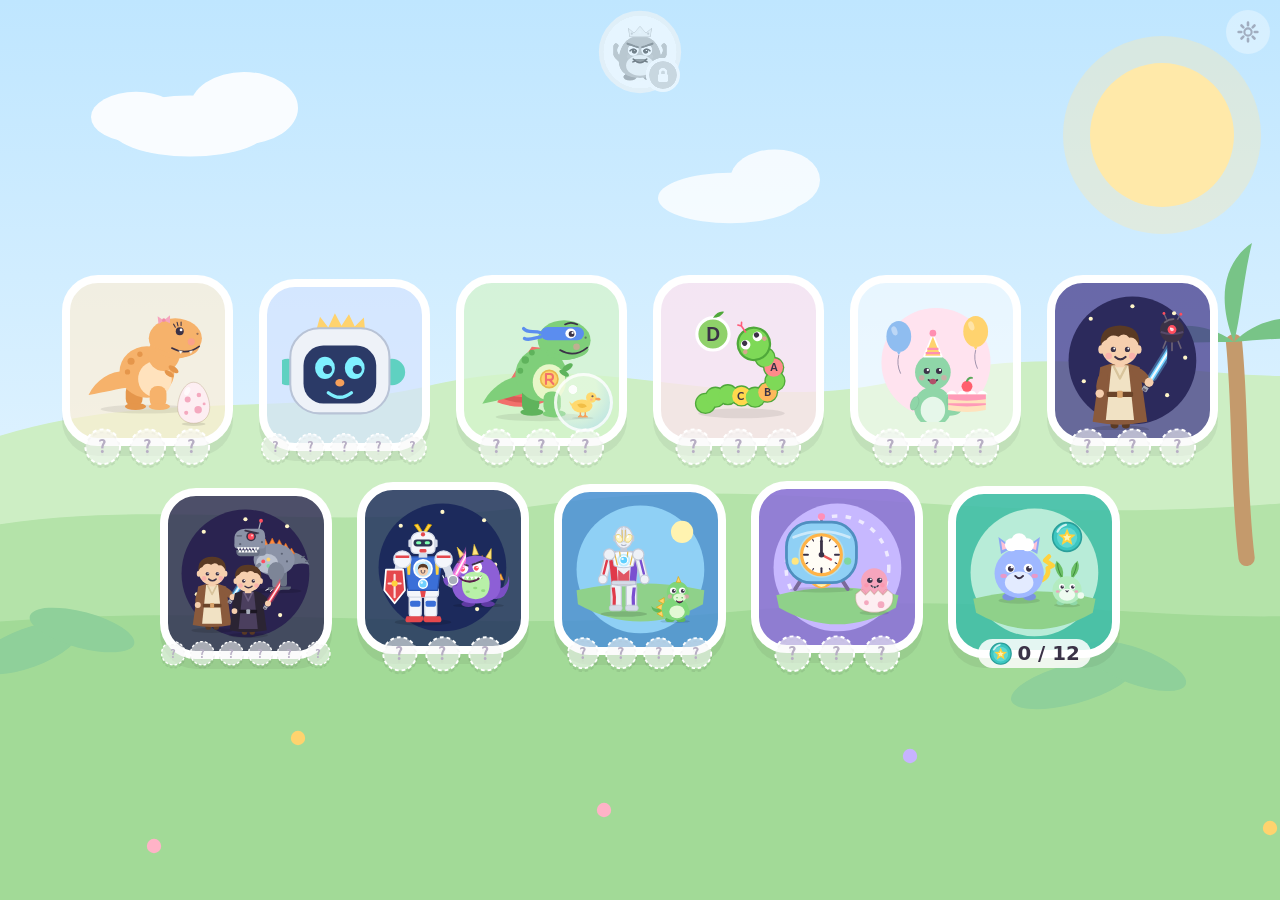
==== commit 9897e80a: "Add Luca 怪獸收集隊 monster collector math game (10–14 count-on with ten-frame ball case, gain-only stars" ====
--- a/index.html
+++ b/index.html
@@ -22,6 +22,7 @@
   <link rel="stylesheet" href="css/robo.css">
   <link rel="stylesheet" href="css/light.css">
   <link rel="stylesheet" href="css/time.css">
+  <link rel="stylesheet" href="css/mon.css">
 </head>
 <body data-screen="menu">
   <div id="scene">
@@ -40,6 +41,7 @@
       <div class="card-wrap"><button id="go-robo" class="choose" aria-label="機甲 Luca 出擊"></button><div class="stickers" data-game="robo"></div></div>
       <div class="card-wrap"><button id="go-light" class="choose" aria-label="光之巨人 Luca 救援隊"></button><div class="stickers" data-game="light"></div></div>
       <div class="card-wrap"><button id="go-time" class="choose" aria-label="恐龍時光機"></button><div class="stickers" data-game="time"></div></div>
+      <div class="card-wrap"><button id="go-mon" class="choose" aria-label="Luca 怪獸收集隊"></button><div class="stickers" data-game="mon"></div></div>
       <!-- 秘密短片：集齊英雄 + Super Rex 6 張貼紙先開到 -->
       <button id="go-boss" class="locked" aria-label="秘密短片"></button>
     </div>
@@ -149,6 +151,15 @@
       <button id="time-again" aria-label="返主選單"></button>
     </div>
 
+    <!-- Luca 怪獸收集隊（數學：十至十四，廣東話；球盒 = 十格框；只加唔扣；捉怪獸 + 圖鑑） -->
+    <div id="mon-screen">
+      <div id="mon-bg"></div>
+      <div id="mn-pal"></div>
+      <div id="mon-meter" hidden></div>
+      <div id="mon-play"></div>
+      <button id="mon-again" aria-label="返主選單"></button>
+    </div>
+
     <!-- 開始畫面：揀恐龍（撳邊隻就開始，同時解鎖聲音） -->
     <div id="start-screen">
       <button id="picker-home" class="home-btn" aria-label="返主選單"></button>
@@ -250,6 +261,14 @@
         <div class="row" id="p-time-info"></div>
         <p class="note">單元六：其他。★ = 老師未剔，第一下就啱 2 次之前會排先出。「睇圖揀字」唔會讀出個詞，先係真正自己睇字，填工作紙「家長評估」可以參考呢欄（生活 / 事情 / 地方 / 國家 太抽象冇圖）。干擾卡會用共用一粒字嘅詞：生日 / 生活、故事 / 事情、中國 / 國家。冇扣分：第一下就啱先加一粒化石，答錯要聽多次先畀再撳；一關化石儲滿 = 金勳章。</p>
         <div class="row"><button id="p-time-reset" class="danger">重設時光機記錄</button></div>
+      </section>
+
+      <section>
+        <h3>怪獸收集隊數學記錄（第一下就啱 / 次數）</h3>
+        <table class="stats"><thead><tr><th>數</th><th>幾多粒球</th><th>邊個係</th><th>揀咗個位數</th></tr></thead><tbody id="p-mon-stats"></tbody></table>
+        <div class="row" id="p-mon-info"></div>
+        <p class="note">球盒 = 十格框（一盒十粒）。「幾多粒球」= 睇一盒 + 散球揀數字；「邊個係」= 聽數字揀啱嗰堆球。「揀咗個位數」= 例如 13 揀咗 3、或者揀咗冇盒嗰堆 → 未明白「一盒 = 十」。★ = 老師提嘅 10+1、10+2，第一下就啱 2 次之前排先。答錯唔扣：幾多粒球答錯會示範「呢盒係十，十一、十二……」先畀再揀。</p>
+        <div class="row"><button id="p-mon-reset" class="danger">重設數學記錄</button> <button id="p-mon-dex-reset" class="danger">清空怪獸圖鑑</button></div>
       </section>
 
       <section>
@@ -305,6 +324,7 @@
   <script src="js/robo-words.js"></script>
   <script src="js/light-words.js"></script>
   <script src="js/time-words.js"></script>
+  <script src="js/mon-data.js"></script>
   <script src="js/voices.js"></script>
   <script src="js/art.js"></script>
   <script src="js/audio.js"></script>
@@ -317,6 +337,7 @@
   <script src="js/robo-art.js"></script>
   <script src="js/light-art.js"></script>
   <script src="js/time-art.js"></script>
+  <script src="js/mon-art.js"></script>
   <script src="js/endings-art.js"></script>
   <script src="js/rewards.js"></script>
   <script src="js/hero.js"></script>
@@ -328,6 +349,7 @@
   <script src="js/robo.js"></script>
   <script src="js/light.js"></script>
   <script src="js/time.js"></script>
+  <script src="js/mon.js"></script>
   <script src="js/boss.js"></script>
   <script src="js/game.js"></script>
 </body>
--- a/css/mon.css
+++ b/css/mon.css
@@ -0,0 +1,209 @@
+/* Luca 怪獸收集隊（數學：十至十四，廣東話） */
+
+/* ---------- 主選單：11 張卡 = 6 + 5（直向 3 + 3 + 3 + 2） ---------- */
+#menu-screen { grid-template-columns: repeat(12, calc(var(--card) / 2 + 1vw)); --card: min(13.4vw, 30vh); }
+#menu-screen .card-wrap { grid-column: span 2; }
+#menu-screen .card-wrap:nth-child(5), #menu-screen .card-wrap:nth-child(6) { grid-column: auto / span 2; }
+#menu-screen .card-wrap:nth-child(7) { grid-column: 2 / span 2; }
+@media (orientation: portrait) {
+  #menu-screen { grid-template-columns: repeat(6, calc(var(--card) / 2 + 1.5vw)); --card: min(28vw, 18.5vh); }
+  #menu-screen .card-wrap:nth-child(7) { grid-column: auto / span 2; }
+  #menu-screen .card-wrap:nth-child(10) { grid-column: 2 / span 2; }
+}
+#go-mon { background: rgba(60,190,170,.85); animation-delay: -1.4s; }
+#go-mon .choose-art { margin: -6%; width: 112%; height: 112%; }
+.stickers[data-game="mon"] { justify-content: center; }
+.mn-pill { display: inline-flex; align-items: center; gap: .6vmin; padding: .3vmin 1.2vmin; border-radius: 99px; background: rgba(255,255,255,.85); font: 800 clamp(12px, 2.2vmin, 22px)/1.2 system-ui, sans-serif; color: #3b3247; white-space: pre; }
+.mn-pill .mp-ball { width: 2.6vmin; display: block; }
+.mn-pill svg { width: 100%; display: block; }
+
+/* ---------- 畫面 ---------- */
+#mon-screen { position: absolute; inset: 0; z-index: 10; display: none; overflow: hidden; }
+body[data-screen="mon"] #mon-screen { display: block; }
+#mon-bg { position: absolute; inset: 0; }
+#mon-bg svg { width: 100%; height: 100%; display: block; }
+#mn-pal { position: absolute; z-index: 6; left: 2vw; bottom: 4vh; height: 30vh; aspect-ratio: 1; visibility: hidden; }
+#mn-pal.in { visibility: visible; animation: cardin .6s cubic-bezier(.3,1.6,.5,1) both; }
+#mn-pal.hide { visibility: hidden; }
+#mn-pal svg { width: 100%; height: 100%; display: block; overflow: visible; animation: cfloat 2.6s ease-in-out infinite; }
+#mn-pal.hop svg { animation: bbhop .45s ease-in-out 2; }
+
+#mon-play { position: absolute; z-index: 7; left: 28vw; right: 2vw; top: 64px; bottom: 3vh; display: flex; flex-direction: column; align-items: center; justify-content: center; gap: 3vh; }
+#mon-play.mode-pal, #mon-play.mode-dex, #mon-play.mode-evo { left: 2vw; }
+#mon-meter { position: absolute; z-index: 8; top: max(12px, env(safe-area-inset-top)); left: max(12px, env(safe-area-inset-left)); display: flex; gap: .8vmin; padding: .8vmin 1.2vmin; border-radius: 2vmin; background: rgba(40,110,100,.25); pointer-events: none; }
+#mon-meter[hidden] { display: none; }
+.mn-cell { width: 5.6vmin; display: block; }
+.mn-cell svg { width: 100%; display: block; opacity: .28; filter: grayscale(1); transition: opacity .3s, filter .3s; }
+.mn-cell.in { animation: lgcellin .4s cubic-bezier(.3,1.6,.5,1) both; }
+.mn-cell.on svg { opacity: 1; filter: drop-shadow(0 0 8px #ffe680); }
+.mn-cell.on { animation: lgcellon .6s cubic-bezier(.3,1.6,.5,1); }
+#mon-meter.perfect { animation: lgperfect 1.4s ease-out; }
+.mn-spark { position: fixed; z-index: 40; width: 5vh; height: 5vh; border-radius: 50%; pointer-events: none;
+  background: radial-gradient(circle, #fff 0 25%, #ffe680 45%, rgba(255,210,62,0) 72%); box-shadow: 0 0 18px #ffe680; }
+
+@media (orientation: portrait) {
+  #mn-pal { left: 3vw; top: 70px; bottom: auto; height: 16vh; }
+  #mon-play, #mon-play.mode-pal, #mon-play.mode-dex, #mon-play.mode-evo { left: 3vw; right: 3vw; top: calc(76px + 16vh); bottom: 3vh; }
+}
+
+#mon-play button { touch-action: manipulation; -webkit-tap-highlight-color: transparent; }
+#mon-play .wiggle { animation: partwiggle .6s ease-in-out; }
+#mon-play .fade { opacity: .2; transition: opacity .35s; pointer-events: none; }
+#mon-play .hint, #mon-play .tap-hint { animation: jdhint 1.2s ease-in-out infinite; }
+
+/* ---------- 揀拍檔 ---------- */
+.mn-pals { display: flex; gap: 3vh; }
+.mn-palbtn { position: relative; width: 22vh; height: 28vh; padding: 1vh 1vh 7vh; border: 6px solid #fff; border-radius: 26px; box-shadow: 0 8px 0 rgba(0,0,0,.18); animation: cardin .45s cubic-bezier(.3,1.6,.5,1) both; }
+.mn-palbtn.p-cat { background: linear-gradient(#dfe6ff, #fff); }
+.mn-palbtn.p-bunny { background: linear-gradient(#d6f6dc, #fff); }
+.mn-palbtn.p-fish { background: linear-gradient(#d6efff, #fff); }
+.mn-palbtn.p-bear { background: linear-gradient(#f3dfc8, #fff); }
+.mn-palbtn .pb-art { position: absolute; inset: 1vh 1vh 7vh; pointer-events: none; }
+.mn-palbtn .pb-art svg { width: 100%; height: 100%; display: block; overflow: visible; }
+.mn-palbtn .pb-txt { position: absolute; left: 0; right: 0; bottom: .8vh; font: 800 clamp(18px, 4.4vh, 46px)/1.1 system-ui, "PingFang HK", "Noto Sans TC", sans-serif; color: #3b3247; pointer-events: none; }
+.mn-palbtn.right { animation: cardright .6s ease-out; }
+.mn-palbtn:active { transform: scale(.95); }
+@media (orientation: portrait) { .mn-pals { display: grid; grid-template-columns: 1fr 1fr; gap: 3vw; } .mn-palbtn { width: 38vw; height: 22vh; } }
+
+/* ---------- 球盒（十格框）+ 散球 ---------- */
+.mn-box { --s: 6vh; position: relative; display: grid; grid-template-columns: repeat(5, var(--s)); grid-auto-rows: var(--s); gap: calc(var(--s) * .12);
+  padding: calc(var(--s) * .16); border-radius: calc(var(--s) * .35); background: #fff8e0; border: calc(var(--s) * .1) solid #3cc6c0; box-shadow: 0 6px 0 rgba(0,0,0,.12); }
+.mn-slot { display: block; border-radius: 50%; background: rgba(60,198,192,.15); box-shadow: inset 0 0 0 2px rgba(60,198,192,.45); }
+.mn-slot svg, .mn-lb svg, .mn-pb svg { width: 100%; height: 100%; display: block; }
+.mn-box .mn-ten { position: absolute; right: calc(var(--s) * -.45); top: calc(var(--s) * -.45); width: calc(var(--s) * 1.05); height: calc(var(--s) * 1.05); border-radius: 50%; display: grid; place-items: center;
+  background: #ff8fb8; color: #fff; border: 3px solid #fff; font: 900 calc(var(--s) * .52)/1 system-ui, sans-serif; opacity: 0; transform: scale(0); transition: .35s cubic-bezier(.3,1.6,.5,1); }
+.mn-box.full .mn-ten { opacity: 1; transform: none; }
+.mn-box.full { border-color: #ffb347; }
+.mn-box.glow { animation: mnglow 1s ease-out; }
+@keyframes mnglow { 40% { transform: scale(1.08); box-shadow: 0 0 34px #ffe680; background: #fff3b0; } }
+.mn-box.in, .mn-group.in, .mn-eggrow.in { animation: cardin .45s cubic-bezier(.3,1.6,.5,1) both; }
+/* 盒蓋埋：蓋上面寫 10（孵蛋嗰陣由十數落去） */
+.mn-box.closed::after { content: "10"; position: absolute; inset: 0; border-radius: inherit; display: grid; place-items: center;
+  background: repeating-linear-gradient(45deg, #3cc6c0 0 14px, #49d2cc 14px 28px); color: #fff; font: 900 calc(var(--s) * 1.7)/1 system-ui, sans-serif; text-shadow: 0 4px 0 rgba(0,0,0,.15); }
+.mn-box.closed .mn-ten { display: none; }
+.mn-box.big { --s: 10vh; }
+.mn-loose { --s: 6vh; display: flex; flex-wrap: wrap; gap: calc(var(--s) * .14); max-width: calc(var(--s) * 5.6); min-height: var(--s); }
+.mn-lb { display: block; width: var(--s); height: var(--s); }
+.mn-lb.lit { animation: mnlit .5s cubic-bezier(.3,1.6,.5,1); filter: drop-shadow(0 0 10px #ffe680); }
+@keyframes mnlit { 40% { transform: scale(1.35); } }
+.mn-group { display: flex; align-items: center; gap: 2.4vh; }
+.mn-group.big .mn-box, .mn-group.big .mn-loose { --s: 9vh; }
+@media (orientation: portrait) {
+  .mn-box.big { --s: 13vw; }
+  .mn-group.big .mn-box, .mn-group.big .mn-loose { --s: 8.5vw; }
+  .mn-group.big { gap: 3vw; }
+}
+
+/* ① 執球入盒 */
+.mn-pile { display: grid; grid-template-columns: repeat(5, 9vh); gap: 1.6vh 2.4vh; }
+.mn-pb { width: 9vh; height: 9vh; padding: 0; border: 0; background: none; animation: cardin .45s cubic-bezier(.3,1.6,.5,1) both; }
+.mn-pb:active { transform: scale(.9); }
+.mn-pb.used { visibility: hidden; }
+@media (orientation: portrait) { .mn-pile { grid-template-columns: repeat(5, 13vw); gap: 2vw 3vw; } .mn-pb { width: 13vw; height: 13vw; } }
+
+/* ② 數字卡 */
+.mn-nums { display: flex; gap: 4vh; }
+.mn-num { min-width: 20vh; padding: .5vh 3vh; font: 900 clamp(48px, 14vh, 150px)/1.1 "Arial Rounded MT Bold", system-ui, sans-serif; color: #3b3247; background: #fff; border: 6px solid #3cc6c0; border-radius: 26px; box-shadow: 0 8px 0 rgba(0,0,0,.18); animation: cardin .4s cubic-bezier(.3,1.6,.5,1) both; }
+.mn-num:active { transform: scale(.95); }
+.mn-num.right { animation: cardright .6s ease-out; border-color: #7fd6a0; }
+@media (orientation: portrait) { .mn-nums { gap: 4vw; } .mn-num { min-width: 24vw; font-size: 15vw; } }
+
+/* ③ 邊個係：目標數字 + 3 堆球 */
+.mn-target { font: 900 clamp(60px, 18vh, 190px)/1 "Arial Rounded MT Bold", system-ui, sans-serif; color: #fff; padding: 1vh 5vh; border-radius: 28px; background: #ff8fb8; border: 7px solid #fff; box-shadow: 0 8px 0 rgba(0,0,0,.15); }
+.mn-target.in { animation: cardin .45s cubic-bezier(.3,1.6,.5,1) both; }
+.mn-choices { display: grid; grid-template-columns: repeat(3, 1fr); gap: 3vh; align-items: stretch; }
+.mn-choice { display: grid; place-items: center; min-height: 22vh; padding: 2.4vh 2vh; background: #fff; border: 6px solid #fff; border-radius: 24px; box-shadow: 0 8px 0 rgba(0,0,0,.15); animation: cardin .45s cubic-bezier(.3,1.6,.5,1) both; }
+.mn-choice:active { transform: scale(.96); }
+.mn-choice.right { animation: cardright .6s ease-out; border-color: #7fd6a0; }
+.mn-choice .mn-group { flex-direction: column; gap: 1.4vh; pointer-events: none; }
+.mn-choice .mn-box, .mn-choice .mn-loose { --s: 5vh; }
+@media (orientation: portrait) {
+  .mn-choices { gap: 2.4vw; }
+  .mn-choice { padding: 2vw 1.6vw; }
+  .mn-choice .mn-box, .mn-choice .mn-loose { --s: 4.6vw; }
+}
+
+/* ---------- 捉怪獸 ---------- */
+.mn-scene { position: relative; width: 52vh; height: 44vh; }
+.mn-bush { position: absolute; z-index: 2; left: 0; right: 0; bottom: 0; }
+.mn-bush svg { width: 100%; display: block; }
+.mn-bush.shake { animation: mnbush .25s ease-in-out 6; transform-origin: 50% 100%; }
+@keyframes mnbush { 25% { transform: rotate(-3deg) scaleY(1.04); } 75% { transform: rotate(3deg); } }
+.mn-mon { position: absolute; z-index: 1; left: 50%; bottom: 8%; width: 36vh; height: 36vh; margin-left: -18vh; transform: translateY(40%) scale(.3); opacity: 0;
+  transition: transform .6s cubic-bezier(.3,1.6,.5,1), opacity .3s; }
+.mn-mon svg { width: 100%; height: 100%; display: block; overflow: visible; }
+.mn-mon.up { z-index: 3; transform: translateY(-38%); opacity: 1; }
+.mn-mon.up svg { animation: cfloat 2s ease-in-out infinite; }
+.mn-mon.suck { transform: translateY(-38%) scale(0); opacity: 0; transition: transform .4s ease-in, opacity .4s; }
+.mn-throw { width: 14vh; height: 14vh; padding: 0; border: 0; background: none; visibility: hidden; position: relative; z-index: 9; }
+.mn-throw.ready { visibility: visible; animation: mnbob 1s ease-in-out infinite; }
+.mn-throw.thrown, .mn-throw.wob, .mn-throw.done { visibility: visible; pointer-events: none; }
+.mn-throw svg { width: 100%; height: 100%; display: block; pointer-events: none; }
+.mn-throw.wob svg { animation: mnwob .5s ease-in-out; transform-origin: 50% 90%; }
+.mn-throw.done svg { filter: drop-shadow(0 0 16px #ffe680); }
+@keyframes mnbob { 50% { transform: translateY(-1.6vh); } }
+@keyframes mnwob { 25% { transform: rotate(-18deg); } 75% { transform: rotate(18deg); } }
+@media (orientation: portrait) { .mn-scene { width: 80vw; height: 34vh; } .mn-mon { width: 26vh; height: 26vh; margin-left: -13vh; } }
+
+/* 閃閃怪獸：換色 + 閃光 */
+.is-shiny .mn-body, .shiny .dx-art .mn-body { filter: hue-rotate(150deg) saturate(1.25) brightness(1.05); }
+.mn-sparkle { animation: mnsparkle 1.2s ease-in-out infinite; transform-box: fill-box; transform-origin: center; }
+@keyframes mnsparkle { 50% { opacity: .3; } }
+
+/* 新怪獸卡 */
+.mn-newcard { display: grid; justify-items: center; gap: 1vh; padding: 2vh 5vh 2.4vh; background: #fff; border-radius: 28px; border: 7px solid #ffe680; box-shadow: 0 0 40px #fff6c8, 0 8px 0 rgba(0,0,0,.12); }
+.mn-newcard.in { animation: cardin .5s cubic-bezier(.3,1.6,.5,1) both; }
+.mn-newcard .nc-art { width: 34vh; height: 34vh; }
+.mn-newcard .nc-art svg { width: 100%; height: 100%; display: block; overflow: visible; }
+.mn-newcard .nc-name { font: 900 clamp(26px, 6vh, 64px)/1.1 system-ui, "PingFang HK", "Noto Sans TC", sans-serif; color: #3b3247; }
+
+/* ---------- ④ 孵蛋 ---------- */
+.mn-goal { font: 900 clamp(50px, 14vh, 150px)/1 "Arial Rounded MT Bold", system-ui, sans-serif; color: #fff; padding: .6vh 4vh; border-radius: 24px; background: #ff8fb8; border: 6px solid #fff; box-shadow: 0 6px 0 rgba(0,0,0,.15); }
+.mn-eggrow { display: flex; align-items: center; gap: 5vh; }
+.mn-eggleft { display: grid; gap: 2vh; justify-items: center; }
+.mn-eggleft .mn-box, .mn-eggleft .mn-loose { --s: 7vh; }
+.mn-egg { position: relative; width: 26vh; height: 31vh; padding: 0; border: 0; background: none; }
+.mn-egg > svg { width: 100%; height: 100%; display: block; pointer-events: none; transform-origin: 50% 90%; }
+.mn-egg.wob > svg { animation: mnwob .4s ease-in-out; }
+.mn-egg .eg-crack { opacity: 0; }
+.mn-egg.crack .eg-crack { opacity: 1; }
+.mn-egg.crack > svg { animation: mnwob .25s ease-in-out 3; }
+.mn-egg.open > svg { opacity: 0; transform: scale(1.3); transition: .4s; }
+.mn-born { position: absolute; inset: -10%; animation: cardin .6s cubic-bezier(.3,1.6,.5,1) both; pointer-events: none; }
+.mn-born svg { width: 100%; height: 100%; display: block; overflow: visible; animation: cfloat 2s ease-in-out infinite; }
+@media (orientation: portrait) {
+  .mn-eggrow { gap: 4vw; }
+  .mn-eggleft .mn-box, .mn-eggleft .mn-loose { --s: 7vw; }
+  .mn-egg { width: 32vw; height: 38vw; }
+}
+
+/* ---------- 圖鑑 ---------- */
+.mn-dex { display: grid; grid-template-columns: repeat(6, 1fr); gap: 1.6vh 2vh; padding: 2.4vh; border-radius: 28px; background: rgba(255,255,255,.75); }
+.mn-dexcell { display: grid; justify-items: center; gap: .4vh; padding: 1vh; border-radius: 18px; background: #fff; border: 4px solid #e6eef0; animation: cardin .4s cubic-bezier(.3,1.6,.5,1) both; }
+.mn-dexcell .dx-art { width: 13vh; height: 13vh; }
+.mn-dexcell .dx-art svg { width: 100%; height: 100%; display: block; }
+.mn-dexcell.shadow .dx-art svg { filter: brightness(0); opacity: .22; }
+.mn-dexcell .dx-name { font: 800 clamp(12px, 2.4vh, 26px)/1.1 system-ui, "PingFang HK", "Noto Sans TC", sans-serif; color: #3b3247; }
+.mn-dexcell.shadow .dx-name { color: #9a92a8; }
+.mn-dexcell.shiny { border-color: #ffd23e; background: #fffbe6; }
+.mn-dexcell.new { border-color: #ff8fb8; animation: cardin .4s cubic-bezier(.3,1.6,.5,1) both, mnnew 1.2s ease-in-out .6s infinite; }
+@keyframes mnnew { 50% { transform: scale(1.08); box-shadow: 0 0 22px #ffb3c7; } }
+@media (orientation: portrait) { .mn-dex { grid-template-columns: repeat(4, 1fr); gap: 1.4vh 2vw; } .mn-dexcell .dx-art { width: 16vw; height: 16vw; } }
+
+/* ---------- 進化 ---------- */
+.mn-evo .ev-art { width: 44vh; height: 44vh; }
+.mn-evo .ev-art svg { width: 100%; height: 100%; display: block; overflow: visible; }
+.mn-evo .ev-art.flash svg { animation: mnflash .6s ease-in-out; }
+@keyframes mnflash { 50% { filter: brightness(3) drop-shadow(0 0 30px #fff); transform: scale(1.1); } }
+.mn-evo .ev-art.grow { animation: cardin .8s cubic-bezier(.3,1.6,.5,1) both; }
+
+/* ---------- 完：返主選單 ---------- */
+#mon-again {
+  position: absolute; z-index: 12; left: 50%; top: 40%;
+  width: 140px; height: 140px; margin: -70px 0 0 -70px;
+  border-radius: 50%; border: 7px solid #fff;
+  background: radial-gradient(circle at 35% 30%, #a6e3a0, #6cc067 60%, #52a64e);
+  padding: 26px; opacity: 0; pointer-events: none; transition: opacity 1s;
+}
+#mon-again svg { width: 100%; height: 100%; display: block; }
+body.mon-done #mon-again { opacity: 1; pointer-events: auto; }
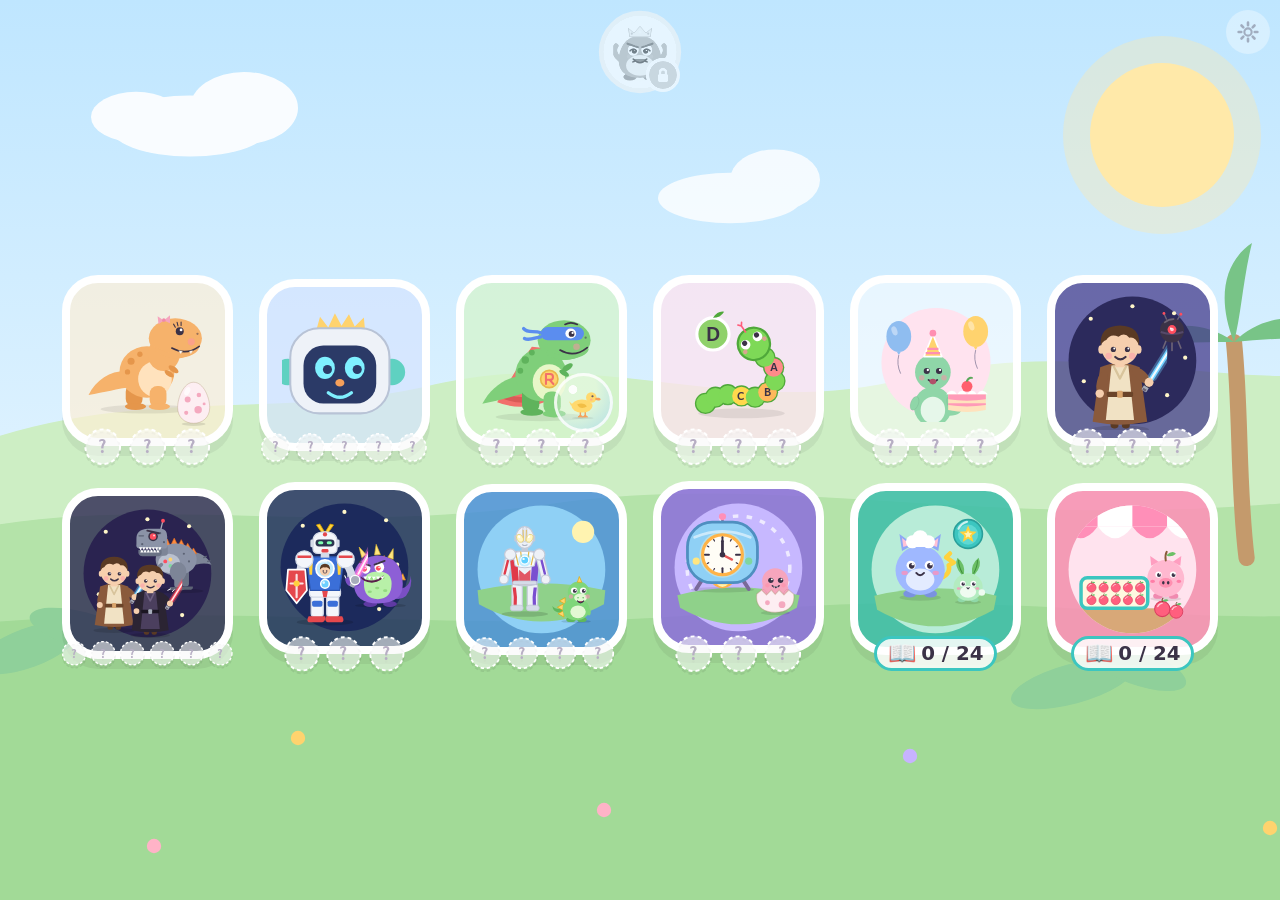
==== commit 92c32405: "v19: 怪獸果子店 — compose teens (box of 10 + loose), 10+k equations, shared 24-slot dex, 12 new monsters " ====
--- a/index.html
+++ b/index.html
@@ -42,6 +42,7 @@
       <div class="card-wrap"><button id="go-light" class="choose" aria-label="光之巨人 Luca 救援隊"></button><div class="stickers" data-game="light"></div></div>
       <div class="card-wrap"><button id="go-time" class="choose" aria-label="恐龍時光機"></button><div class="stickers" data-game="time"></div></div>
       <div class="card-wrap"><button id="go-mon" class="choose" aria-label="Luca 怪獸收集隊"></button><div class="stickers" data-game="mon"></div></div>
+      <div class="card-wrap"><button id="go-shop" class="choose" aria-label="怪獸果子店"></button><div class="stickers" data-game="shop"></div></div>
       <!-- 秘密短片：集齊英雄 + Super Rex 6 張貼紙先開到 -->
       <button id="go-boss" class="locked" aria-label="秘密短片"></button>
     </div>
@@ -269,6 +270,14 @@
         <div class="row" id="p-mon-info"></div>
         <p class="note">球盒 = 十格框（一盒十粒）。「幾多粒球」= 睇一盒 + 散球揀數字；「邊個係」= 聽數字揀啱嗰堆球。「揀咗個位數」= 例如 13 揀咗 3、或者揀咗冇盒嗰堆 → 未明白「一盒 = 十」。★ = 老師提嘅 10+1、10+2，第一下就啱 2 次之前排先。答錯唔扣：幾多粒球答錯會示範「呢盒係十，十一、十二……」先畀再揀。</p>
         <div class="row"><button id="p-mon-reset" class="danger">重設數學記錄</button> <button id="p-mon-dex-reset" class="danger">清空怪獸圖鑑</button></div>
+      </section>
+
+      <section>
+        <h3>怪獸果子店數學記錄（第一下就啱 / 次數）</h3>
+        <table class="stats"><thead><tr><th>數</th><th>砌果</th><th>十加幾</th><th>第一下拎散果</th><th>揀咗個位數</th></tr></thead><tbody id="p-shop-stats"></tbody></table>
+        <div class="row" id="p-shop-info"></div>
+        <p class="note">「砌果」= 客人要 N 粒，由貨架拎一盒（十）+ 散果；放多咗會放返一個落去（冇扣），「第一下就啱」= 冇放多咗。「第一下拎散果」= 開頭冇拎盒、由散果開始 → 可能仲係由一數起。「十加幾」= 10 + 3 = ? 揀數字，「揀咗個位數」= 揀咗 3。★ = 10+1、10+2、10+3 排先。圖鑑 / 拍檔同收集隊共用。</p>
+        <div class="row"><button id="p-shop-reset" class="danger">重設果子店記錄</button></div>
       </section>
 
       <section>
--- a/css/mon.css
+++ b/css/mon.css
@@ -1,19 +1,21 @@
 /* Luca 怪獸收集隊（數學：十至十四，廣東話） */
 
-/* ---------- 主選單：11 張卡 = 6 + 5（直向 3 + 3 + 3 + 2） ---------- */
+/* ---------- 主選單：12 張卡 = 6 + 6（直向 3 + 3 + 3 + 3） ---------- */
 #menu-screen { grid-template-columns: repeat(12, calc(var(--card) / 2 + 1vw)); --card: min(13.4vw, 30vh); }
-#menu-screen .card-wrap { grid-column: span 2; }
-#menu-screen .card-wrap:nth-child(5), #menu-screen .card-wrap:nth-child(6) { grid-column: auto / span 2; }
-#menu-screen .card-wrap:nth-child(7) { grid-column: 2 / span 2; }
-@media (orientation: portrait) {
-  #menu-screen { grid-template-columns: repeat(6, calc(var(--card) / 2 + 1.5vw)); --card: min(28vw, 18.5vh); }
-  #menu-screen .card-wrap:nth-child(7) { grid-column: auto / span 2; }
-  #menu-screen .card-wrap:nth-child(10) { grid-column: 2 / span 2; }
-}
+#menu-screen .card-wrap, #menu-screen .card-wrap:nth-child(n) { grid-column: auto / span 2; }
+@media (orientation: portrait) {
+  #menu-screen { grid-template-columns: repeat(6, calc(var(--card) / 2 + 1.5vw)); --card: min(28vw, 17.5vh); }
+}
+#go-shop { background: rgba(255,143,184,.85); animation-delay: -.6s; }
+#go-shop .choose-art { margin: -6%; width: 112%; height: 112%; }
+.stickers[data-game="shop"] { justify-content: center; }
 #go-mon { background: rgba(60,190,170,.85); animation-delay: -1.4s; }
 #go-mon .choose-art { margin: -6%; width: 112%; height: 112%; }
 .stickers[data-game="mon"] { justify-content: center; }
 .mn-pill { display: inline-flex; align-items: center; gap: .6vmin; padding: .3vmin 1.2vmin; border-radius: 99px; background: rgba(255,255,255,.85); font: 800 clamp(12px, 2.2vmin, 22px)/1.2 system-ui, sans-serif; color: #3b3247; white-space: pre; }
+.mn-pill { border: 3px solid #3cc6c0; cursor: pointer; touch-action: manipulation; -webkit-tap-highlight-color: transparent; position: relative; z-index: 2; }
+.mn-pill:active { transform: scale(.94); }
+.mn-pill .mp-book { font-size: 1.15em; line-height: 1; }
 .mn-pill .mp-ball { width: 2.6vmin; display: block; }
 .mn-pill svg { width: 100%; display: block; }
 
@@ -63,6 +65,11 @@
 .mn-palbtn .pb-txt { position: absolute; left: 0; right: 0; bottom: .8vh; font: 800 clamp(18px, 4.4vh, 46px)/1.1 system-ui, "PingFang HK", "Noto Sans TC", sans-serif; color: #3b3247; pointer-events: none; }
 .mn-palbtn.right { animation: cardright .6s ease-out; }
 .mn-palbtn:active { transform: scale(.95); }
+/* 未進化嘅拍檔：頭頂氣泡「我都想進化！」 */
+.mn-palbtn .pb-bub { position: absolute; left: 50%; top: -3.4vh; transform: translateX(-50%); white-space: nowrap; padding: .6vh 1.6vh; border-radius: 99px; background: #fff; border: 3px solid #ff8fb8;
+  font: 800 clamp(14px, 3vh, 30px)/1.1 system-ui, "PingFang HK", "Noto Sans TC", sans-serif; color: #e0457f; pointer-events: none; animation: mnbub 1.4s ease-in-out infinite; z-index: 2; }
+.mn-palbtn .pb-bub::after { content: ""; position: absolute; left: 50%; bottom: -9px; margin-left: -7px; border: 7px solid transparent; border-top-color: #ff8fb8; border-bottom: 0; }
+@keyframes mnbub { 50% { transform: translateX(-50%) translateY(-.8vh); } }
 @media (orientation: portrait) { .mn-pals { display: grid; grid-template-columns: 1fr 1fr; gap: 3vw; } .mn-palbtn { width: 38vw; height: 22vh; } }
 
 /* ---------- 球盒（十格框）+ 散球 ---------- */
@@ -134,6 +141,8 @@
 .mn-mon svg { width: 100%; height: 100%; display: block; overflow: visible; }
 .mn-mon.up { z-index: 3; transform: translateY(-38%); opacity: 1; }
 .mn-mon.up svg { animation: cfloat 2s ease-in-out infinite; }
+.mn-mon.escape { animation: mnescape .7s cubic-bezier(.3,1.6,.5,1); }
+@keyframes mnescape { 0% { transform: translateY(-38%) scale(.2); } 50% { transform: translateY(-60%) scale(1.1); } 100% { transform: translateY(-38%); } }
 .mn-mon.suck { transform: translateY(-38%) scale(0); opacity: 0; transition: transform .4s ease-in, opacity .4s; }
 .mn-throw { width: 14vh; height: 14vh; padding: 0; border: 0; background: none; visibility: hidden; position: relative; z-index: 9; }
 .mn-throw.ready { visibility: visible; animation: mnbob 1s ease-in-out infinite; }
@@ -177,18 +186,18 @@
   .mn-egg { width: 32vw; height: 38vw; }
 }
 
-/* ---------- 圖鑑 ---------- */
-.mn-dex { display: grid; grid-template-columns: repeat(6, 1fr); gap: 1.6vh 2vh; padding: 2.4vh; border-radius: 28px; background: rgba(255,255,255,.75); }
+/* ---------- 圖鑑（24 格：橫 8 × 3、直 6 × 4） ---------- */
+.mn-dex { display: grid; grid-template-columns: repeat(8, 1fr); gap: 1.2vh 1.4vh; padding: 2vh; border-radius: 28px; background: rgba(255,255,255,.75); }
 .mn-dexcell { display: grid; justify-items: center; gap: .4vh; padding: 1vh; border-radius: 18px; background: #fff; border: 4px solid #e6eef0; animation: cardin .4s cubic-bezier(.3,1.6,.5,1) both; }
-.mn-dexcell .dx-art { width: 13vh; height: 13vh; }
+.mn-dexcell .dx-art { width: 11vh; height: 11vh; }
 .mn-dexcell .dx-art svg { width: 100%; height: 100%; display: block; }
 .mn-dexcell.shadow .dx-art svg { filter: brightness(0); opacity: .22; }
-.mn-dexcell .dx-name { font: 800 clamp(12px, 2.4vh, 26px)/1.1 system-ui, "PingFang HK", "Noto Sans TC", sans-serif; color: #3b3247; }
+.mn-dexcell .dx-name { white-space: nowrap; font: 800 clamp(11px, 2.1vh, 24px)/1.1 system-ui, "PingFang HK", "Noto Sans TC", sans-serif; color: #3b3247; }
 .mn-dexcell.shadow .dx-name { color: #9a92a8; }
 .mn-dexcell.shiny { border-color: #ffd23e; background: #fffbe6; }
 .mn-dexcell.new { border-color: #ff8fb8; animation: cardin .4s cubic-bezier(.3,1.6,.5,1) both, mnnew 1.2s ease-in-out .6s infinite; }
 @keyframes mnnew { 50% { transform: scale(1.08); box-shadow: 0 0 22px #ffb3c7; } }
-@media (orientation: portrait) { .mn-dex { grid-template-columns: repeat(4, 1fr); gap: 1.4vh 2vw; } .mn-dexcell .dx-art { width: 16vw; height: 16vw; } }
+@media (orientation: portrait) { .mn-dex { grid-template-columns: repeat(6, 1fr); gap: 1.2vh 1.4vw; padding: 1.6vh 1.6vw; } .mn-dexcell { padding: .6vh .4vw; } .mn-dexcell .dx-art { width: 11vw; height: 11vw; } .mn-dexcell .dx-name { font-size: clamp(10px, 2.3vw, 20px); } }
 
 /* ---------- 進化 ---------- */
 .mn-evo .ev-art { width: 44vh; height: 44vh; }
@@ -207,3 +216,69 @@
 }
 #mon-again svg { width: 100%; height: 100%; display: block; }
 body.mon-done #mon-again { opacity: 1; pointer-events: auto; }
+
+/* ---------- 主選單開圖鑑睇 ---------- */
+#mn-dexview { position: fixed; inset: 0; z-index: 60; display: grid; place-items: center; padding: 70px 2vw 3vh; background: rgba(40,110,100,.82); overflow-y: auto; animation: mnfade .3s ease-out; }
+@keyframes mnfade { from { opacity: 0; } }
+#mn-dexview .dv-wrap { display: grid; gap: 2vh; justify-items: center; }
+#mn-dexview .dv-pals { display: grid; grid-template-columns: repeat(4, 1fr); gap: 2vh; padding: 1.6vh 2.4vh; border-radius: 24px; background: rgba(255,255,255,.75); }
+#mn-dexview .dv-pal { border-color: #b8ecd8; }
+#mn-dexview .dv-pal .dx-art { width: 12vh; height: 12vh; }
+#mn-dexview .dv-pal .dx-art svg { overflow: visible; }
+#mn-dexview .mn-dexcell { cursor: pointer; }
+#mn-dexview .mn-dexcell.tap { animation: mntap .5s cubic-bezier(.3,1.6,.5,1); }
+@keyframes mntap { 40% { transform: scale(1.18); box-shadow: 0 0 24px #ffe680; } }
+#mn-dexview .dv-close { position: fixed; top: max(14px, env(safe-area-inset-top)); right: max(14px, env(safe-area-inset-right)); width: 64px; height: 64px; border-radius: 50%; border: 5px solid #fff; background: #ff8fb8; color: #fff; font: 900 30px/1 system-ui, sans-serif; touch-action: manipulation; }
+@media (orientation: portrait) { #mn-dexview .dv-pal .dx-art { width: 15vw; height: 15vw; } #mn-dexview .dv-pals { gap: 2vw; } }
+
+/* ---------- 怪獸果子店 ---------- */
+#mon-play.mode-shop { gap: 2.2vh; }
+.sh-top { display: flex; align-items: center; gap: 2vh; }
+.sh-top.in { animation: cardin .5s cubic-bezier(.3,1.6,.5,1) both; }
+.sh-cust { width: 22vh; height: 22vh; }
+.sh-cust svg { width: 100%; height: 100%; display: block; overflow: visible; animation: cfloat 2.4s ease-in-out infinite; }
+.sh-cust.happy { animation: bbhop .45s ease-in-out 2; }
+.sh-bub { position: relative; display: flex; align-items: center; gap: 1vh; padding: 1vh 3vh; border-radius: 28px; background: #fff; border: 6px solid #ff8fb8; box-shadow: 0 6px 0 rgba(0,0,0,.12);
+  font: 900 clamp(50px, 13vh, 140px)/1 "Arial Rounded MT Bold", system-ui, sans-serif; color: #3b3247; }
+.sh-bub::before { content: ""; position: absolute; left: -22px; top: 50%; margin-top: -12px; border: 12px solid transparent; border-right: 14px solid #ff8fb8; border-left: 0; }
+.sh-bub .sh-bi { width: 9vh; height: 9vh; display: block; }
+.sh-bub .sh-bi svg { width: 100%; height: 100%; display: block; }
+.sh-tray { display: flex; align-items: center; justify-content: center; min-width: 46vh; min-height: 14vh; padding: 1.4vh 2.4vh; border-radius: 999px; background: rgba(255,255,255,.7); border: 5px dashed #ffb3c7; }
+.sh-tray .mn-box, .sh-tray .mn-loose { --s: 4.6vh; }
+.sh-tray .mn-loose { max-width: calc(var(--s) * 5.8); }
+.sh-shelf { display: flex; align-items: center; gap: 3vh; padding: 1.6vh 3vh; border-radius: 22px; background: #c08a5c; box-shadow: inset 0 -8px 0 rgba(0,0,0,.15), 0 6px 0 rgba(0,0,0,.12); }
+.sh-shelf.fade { opacity: .35; transition: opacity .4s; pointer-events: none; }
+.sh-boxbtn { padding: 0; border: 0; background: none; }
+.sh-boxbtn .mn-box { --s: 4.4vh; pointer-events: none; }
+.sh-boxbtn:active { transform: scale(.94); }
+.sh-pile { display: grid; grid-template-columns: repeat(5, 6.4vh); gap: .8vh 1vh; }
+.sh-lbtn { width: 6.4vh; height: 6.4vh; padding: 0; border: 0; background: none; }
+.sh-lbtn svg { width: 100%; height: 100%; display: block; pointer-events: none; }
+.sh-lbtn:active { transform: scale(.9); }
+.sh-boxbtn.used, .sh-lbtn.used { visibility: hidden; }
+.sh-boxbtn.back, .sh-lbtn.back { animation: cardin .45s cubic-bezier(.3,1.6,.5,1) both; }
+#mon-play .sh-bub.wiggle { animation: partwiggle .6s ease-in-out; }
+/* ② 十加幾 */
+.sh-eq { display: flex; align-items: center; gap: 2vh; padding: .6vh 4vh; border-radius: 24px; background: #fff; border: 6px solid #3cc6c0; box-shadow: 0 6px 0 rgba(0,0,0,.12);
+  font: 900 clamp(44px, 11vh, 120px)/1.1 "Arial Rounded MT Bold", system-ui, sans-serif; color: #3b3247; }
+.sh-eq.in { animation: cardin .45s cubic-bezier(.3,1.6,.5,1) both; }
+.sh-eq i { font-style: normal; color: #ff8fb8; }
+.sh-eq .q { min-width: 1.2em; text-align: center; color: #ff8fb8; }
+.sh-eq .q.lit { animation: mnlit .5s cubic-bezier(.3,1.6,.5,1); color: #3cc6c0; }
+#mon-play.mode-count.eq { gap: 2.4vh; }
+#mon-play.mode-count.eq .mn-group.big .mn-box, #mon-play.mode-count.eq .mn-group.big .mn-loose { --s: 7vh; }
+#mon-play.mode-count.eq .mn-num { font-size: clamp(40px, 11vh, 120px); }
+@media (orientation: portrait) {
+  .sh-cust { width: 26vw; height: 26vw; }
+  .sh-bub { font-size: 15vw; }
+  .sh-bub .sh-bi { width: 10vw; height: 10vw; }
+  .sh-tray { min-width: 70vw; min-height: 12vh; }
+  .sh-tray .mn-box, .sh-tray .mn-loose { --s: 5.4vw; }
+  .sh-shelf { flex-wrap: wrap; justify-content: center; gap: 2vh 3vw; padding: 1.6vh 3vw; }
+  .sh-boxbtn .mn-box { --s: 5.2vw; }
+  .sh-pile { grid-template-columns: repeat(5, 9vw); gap: 1vw; }
+  .sh-lbtn { width: 9vw; height: 9vw; }
+  .sh-eq { font-size: 13vw; }
+  #mon-play.mode-count.eq .mn-group.big .mn-box, #mon-play.mode-count.eq .mn-group.big .mn-loose { --s: 7.5vw; }
+}
+#mon-screen[data-game="shop"] #mon-meter { background: rgba(255,255,255,.75); }
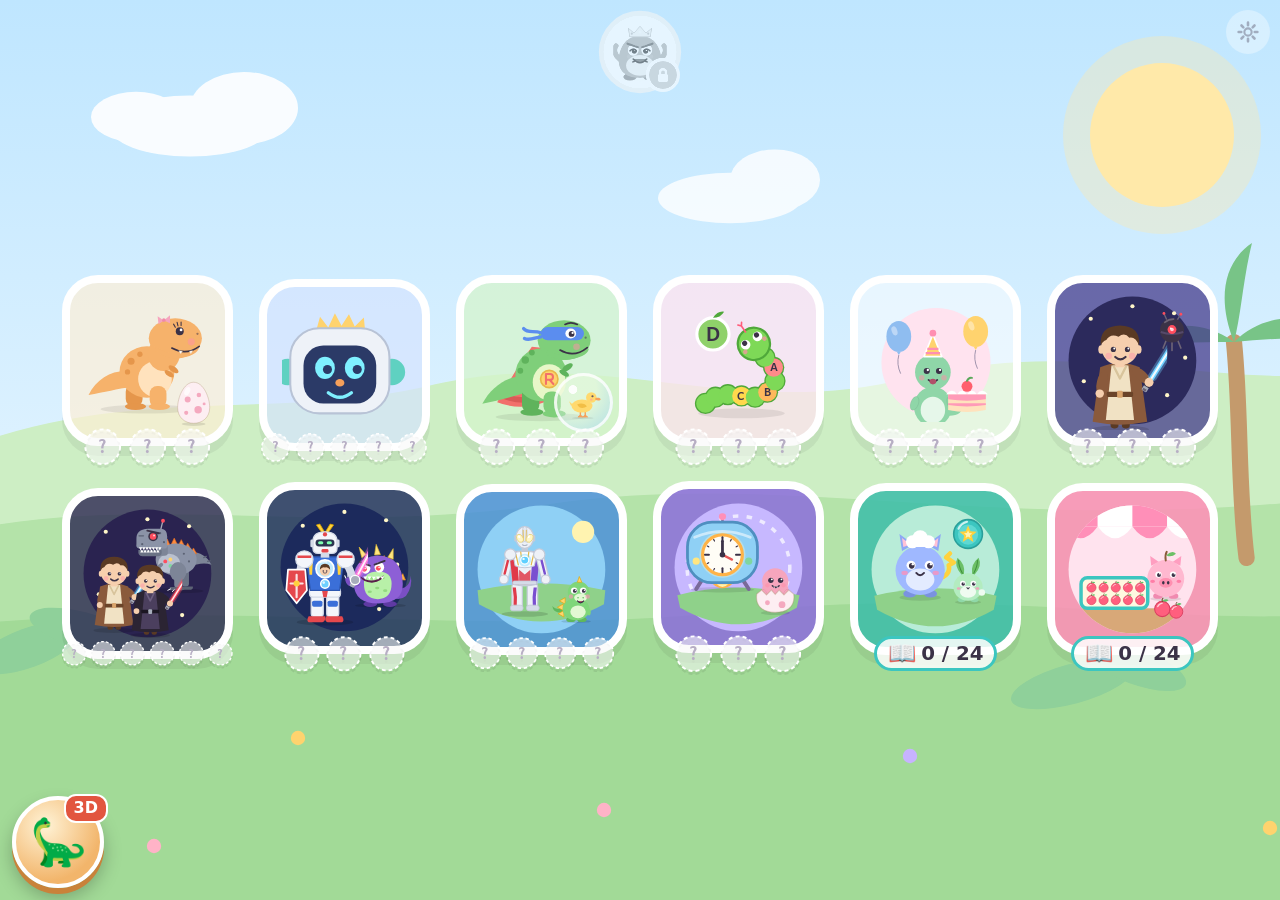
==== commit 7d91c85a: "v20: 赤洲化石獵人 — first 3D game (three.js r170, original code-built models): fossil story, dig 4 bones, " ====
--- a/index.html
+++ b/index.html
@@ -23,6 +23,7 @@
   <link rel="stylesheet" href="css/light.css">
   <link rel="stylesheet" href="css/time.css">
   <link rel="stylesheet" href="css/mon.css">
+  <link rel="stylesheet" href="css/fossil.css">
 </head>
 <body data-screen="menu">
   <div id="scene">
@@ -43,6 +44,8 @@
       <div class="card-wrap"><button id="go-time" class="choose" aria-label="恐龍時光機"></button><div class="stickers" data-game="time"></div></div>
       <div class="card-wrap"><button id="go-mon" class="choose" aria-label="Luca 怪獸收集隊"></button><div class="stickers" data-game="mon"></div></div>
       <div class="card-wrap"><button id="go-shop" class="choose" aria-label="怪獸果子店"></button><div class="stickers" data-game="shop"></div></div>
+      <!-- 3D：赤洲化石獵人（獨立一頁 fossil.html，three.js） -->
+      <a id="go-fossil" href="fossil.html" aria-label="赤洲化石獵人 3D">🦕</a>
       <!-- 秘密短片：集齊英雄 + Super Rex 6 張貼紙先開到 -->
       <button id="go-boss" class="locked" aria-label="秘密短片"></button>
     </div>
--- a/css/fossil.css
+++ b/css/fossil.css
@@ -0,0 +1,115 @@
+/* 赤洲化石獵人（3D）— 主選單入口掣 + fossil.html 畫面 */
+
+/* ---- 主選單：左下角 3D 入口 ---- */
+#go-fossil {
+  position: absolute; left: max(12px, env(safe-area-inset-left)); bottom: max(12px, env(safe-area-inset-bottom));
+  width: 92px; height: 92px; border-radius: 50%; z-index: 12;
+  display: flex; align-items: center; justify-content: center; text-decoration: none;
+  background: radial-gradient(circle at 35% 30%, #fff3d6, #f2b56b 70%); border: 4px solid #fff;
+  box-shadow: 0 6px 0 #c9823a, 0 10px 18px rgba(0, 0, 0, .25);
+  font-size: 46px; line-height: 1; animation: fsbob 2.4s ease-in-out infinite;
+}
+#go-fossil::after {
+  content: "3D"; position: absolute; right: -8px; top: -6px; padding: 2px 8px; border-radius: 12px;
+  background: #e2553f; color: #fff; font: 800 16px/1.3 system-ui, sans-serif; border: 2px solid #fff;
+}
+#go-fossil:active { transform: translateY(4px); box-shadow: 0 2px 0 #c9823a; }
+@keyframes fsbob { 50% { transform: translateY(-5px); } }
+
+/* ---- fossil.html ---- */
+body.fossil-page {
+  margin: 0; overflow: hidden; position: fixed; inset: 0; touch-action: none;
+  -webkit-user-select: none; user-select: none; -webkit-tap-highlight-color: transparent;
+  font-family: system-ui, "PingFang HK", "Noto Sans HK", "Microsoft JhengHei", sans-serif;
+  background: linear-gradient(#8fd0ff, #d9f1ff 62%, #f6fbff);
+  transition: background-color .3s;
+}
+body.fossil-page::before {
+  content: ""; position: absolute; inset: 0; background: linear-gradient(#1c2350, #51407a 70%, #c98a6a);
+  opacity: 0; transition: opacity .32s; pointer-events: none;
+}
+body.fossil-page.night::before { opacity: 1; }
+#fs-canvas { position: absolute; inset: 0; width: 100%; height: 100%; display: block; }
+.fossil-page button, .fossil-page a { font-family: inherit; }
+
+#fs-marks { position: absolute; inset: 0; pointer-events: none; }
+.fs-mark {
+  position: absolute; left: 0; top: 0; width: 15vmin; height: 15vmin; padding: 0; border-radius: 50%;
+  border: .9vmin solid #fff; background: rgba(255, 221, 87, .35); pointer-events: auto;
+  box-shadow: 0 0 0 .5vmin rgba(255, 190, 40, .9), 0 0 4vmin rgba(255, 220, 90, .9);
+  font-size: 7vmin; line-height: 1; will-change: transform;
+}
+.fs-mark > span { display: block; animation: fspulse 1.1s ease-in-out infinite; }
+.fs-mark.slot { width: 12.5vmin; height: 12.5vmin; background: rgba(255, 255, 255, .1); border-style: dashed; box-shadow: 0 0 4vmin rgba(120, 220, 255, .9); animation: fsring 1.2s ease-in-out infinite; }
+.fs-mark.no { animation: fsshake .4s; opacity: .25; pointer-events: none; }
+.fs-mark[hidden] { display: none; }
+@keyframes fsring { 50% { box-shadow: 0 0 1.5vmin rgba(120, 220, 255, .9); border-color: #ffe27a; } }
+@keyframes fspulse { 50% { transform: scale(1.25); } }
+@keyframes fsshake { 25% { margin-left: -1.5vmin; } 75% { margin-left: 1.5vmin; } }
+
+#fs-hud[hidden], #fs-card[hidden], #fs-end[hidden], #fs-fail[hidden], #fs-skip[hidden] { display: none; }
+#fs-home {
+  position: absolute; left: max(10px, env(safe-area-inset-left)); top: max(10px, env(safe-area-inset-top));
+  width: 9vmin; height: 9vmin; min-width: 48px; min-height: 48px; border-radius: 50%; border: 3px solid #fff;
+  background: rgba(255, 255, 255, .55) url("data:image/svg+xml,%3Csvg xmlns='http://www.w3.org/2000/svg' viewBox='0 0 24 24'%3E%3Cpath d='M3 11.5 12 4l9 7.5M6 10v9h4.5v-5h3v5H18v-9' fill='none' stroke='%235a6a80' stroke-width='2.2' stroke-linecap='round' stroke-linejoin='round'/%3E%3C/svg%3E") center / 62% no-repeat;
+  opacity: .8;
+}
+#fs-home.hold { background-color: #ffd36e; transform: scale(1.12); transition: transform .7s linear; }
+#fs-tray {
+  position: absolute; top: max(10px, env(safe-area-inset-top)); left: 50%; transform: translateX(-50%);
+  display: flex; gap: 1.6vmin; padding: 1.2vmin 1.8vmin; border-radius: 3vmin;
+  background: rgba(255, 255, 255, .6); border: 3px solid #fff;
+}
+.fs-slot { width: 11vmin; height: 11vmin; border-radius: 2vmin; background: rgba(90, 106, 128, .16); display: flex; align-items: center; justify-content: center; }
+.fs-slot svg { width: 86%; height: 86%; opacity: .16; filter: grayscale(1); transition: opacity .3s, transform .3s; }
+.fs-slot.got { background: #fff6dc; }
+.fs-slot.got svg { opacity: 1; filter: none; }
+.fs-slot.used { background: #d8f5d0; }
+.fs-slot.ask { animation: fsask .7s ease-in-out infinite; background: #fff; box-shadow: 0 0 0 .7vmin #ffbe28; }
+@keyframes fsask { 50% { transform: scale(1.18) rotate(-4deg); } }
+#fs-stars { position: absolute; right: max(12px, env(safe-area-inset-right)); top: max(12px, env(safe-area-inset-top)); font-size: 6vmin; letter-spacing: .4vmin; }
+#fs-stars span, #fs-end-stars span { opacity: .22; filter: grayscale(1); display: inline-block; transition: opacity .3s, transform .3s; }
+#fs-stars span.on, #fs-end-stars span.on { opacity: 1; filter: none; transform: scale(1.15); }
+#fs-skip {
+  position: absolute; right: max(12px, env(safe-area-inset-right)); bottom: max(12px, env(safe-area-inset-bottom));
+  width: 11vmin; height: 11vmin; border-radius: 50%; border: 3px solid #fff; background: rgba(255, 255, 255, .7); font-size: 5.5vmin;
+}
+
+#fs-cap {
+  position: absolute; left: 50%; bottom: max(14px, env(safe-area-inset-bottom)); transform: translateX(-50%);
+  max-width: 78vw; padding: 1.2vmin 3vmin; border-radius: 4vmin; text-align: center;
+  background: rgba(255, 255, 255, .82); color: #33405a; font-size: 3.6vmin; font-weight: 700; line-height: 1.35;
+  pointer-events: none; transition: opacity .25s;
+}
+#fs-cap:empty { opacity: 0; }
+
+#fs-card {
+  position: absolute; left: 50%; top: 50%; transform: translate(-50%, -50%); min-width: 40vmin; padding: 3vmin 5vmin;
+  border-radius: 5vmin; background: #fffdf4; border: 1vmin solid #ffbe28; text-align: center; pointer-events: none;
+  box-shadow: 0 2vmin 5vmin rgba(0, 0, 0, .3); animation: fspop .35s cubic-bezier(.2, 1.6, .4, 1);
+}
+#fs-card-art svg { width: 26vmin; height: 26vmin; }
+#fs-card-name { font-size: 8vmin; font-weight: 800; color: #b5533c; }
+#fs-card-sub { font-size: 3.2vmin; color: #7a8599; }
+@keyframes fspop { from { transform: translate(-50%, -50%) scale(.4); opacity: 0; } }
+
+#fs-start, #fs-end {
+  position: absolute; inset: 0; display: flex; flex-direction: column; align-items: center; justify-content: center; gap: 5vmin;
+}
+#fs-start { background: rgba(143, 208, 255, .35); }
+.fs-title { font-size: 9vmin; font-weight: 800; color: #fff; text-shadow: 0 .6vmin 0 #b5533c, 0 1vmin 3vmin rgba(0, 0, 0, .35); }
+#fs-go, #fs-again {
+  width: 30vmin; height: 30vmin; border-radius: 50%; border: 1.4vmin solid #fff; background: #6cc04a; color: #fff;
+  font-size: 15vmin; line-height: 1; box-shadow: 0 1.6vmin 0 #3f8a28, 0 2.5vmin 5vmin rgba(0, 0, 0, .3); padding-left: 2.5vmin;
+  animation: fsbob 1.8s ease-in-out infinite;
+}
+#fs-again { width: 20vmin; height: 20vmin; font-size: 10vmin; padding: 0; }
+.fs-back {
+  width: 14vmin; height: 14vmin; border-radius: 50%; border: 1vmin solid #fff; background: rgba(255, 255, 255, .75);
+  display: flex; align-items: center; justify-content: center; font-size: 7vmin; text-decoration: none;
+}
+#fs-end { inset: auto 0 12vmin 0; gap: 2vmin; pointer-events: none; }
+#fs-end > * { pointer-events: auto; }
+#fs-end-stars { font-size: 11vmin; text-shadow: 0 .6vmin 2vmin rgba(0, 0, 0, .25); }
+.fs-end-row { display: flex; gap: 6vmin; align-items: center; }
+#fs-fail { position: absolute; inset: 0; display: flex; flex-direction: column; align-items: center; justify-content: center; font-size: 5vmin; gap: 3vmin; background: #fff; }
